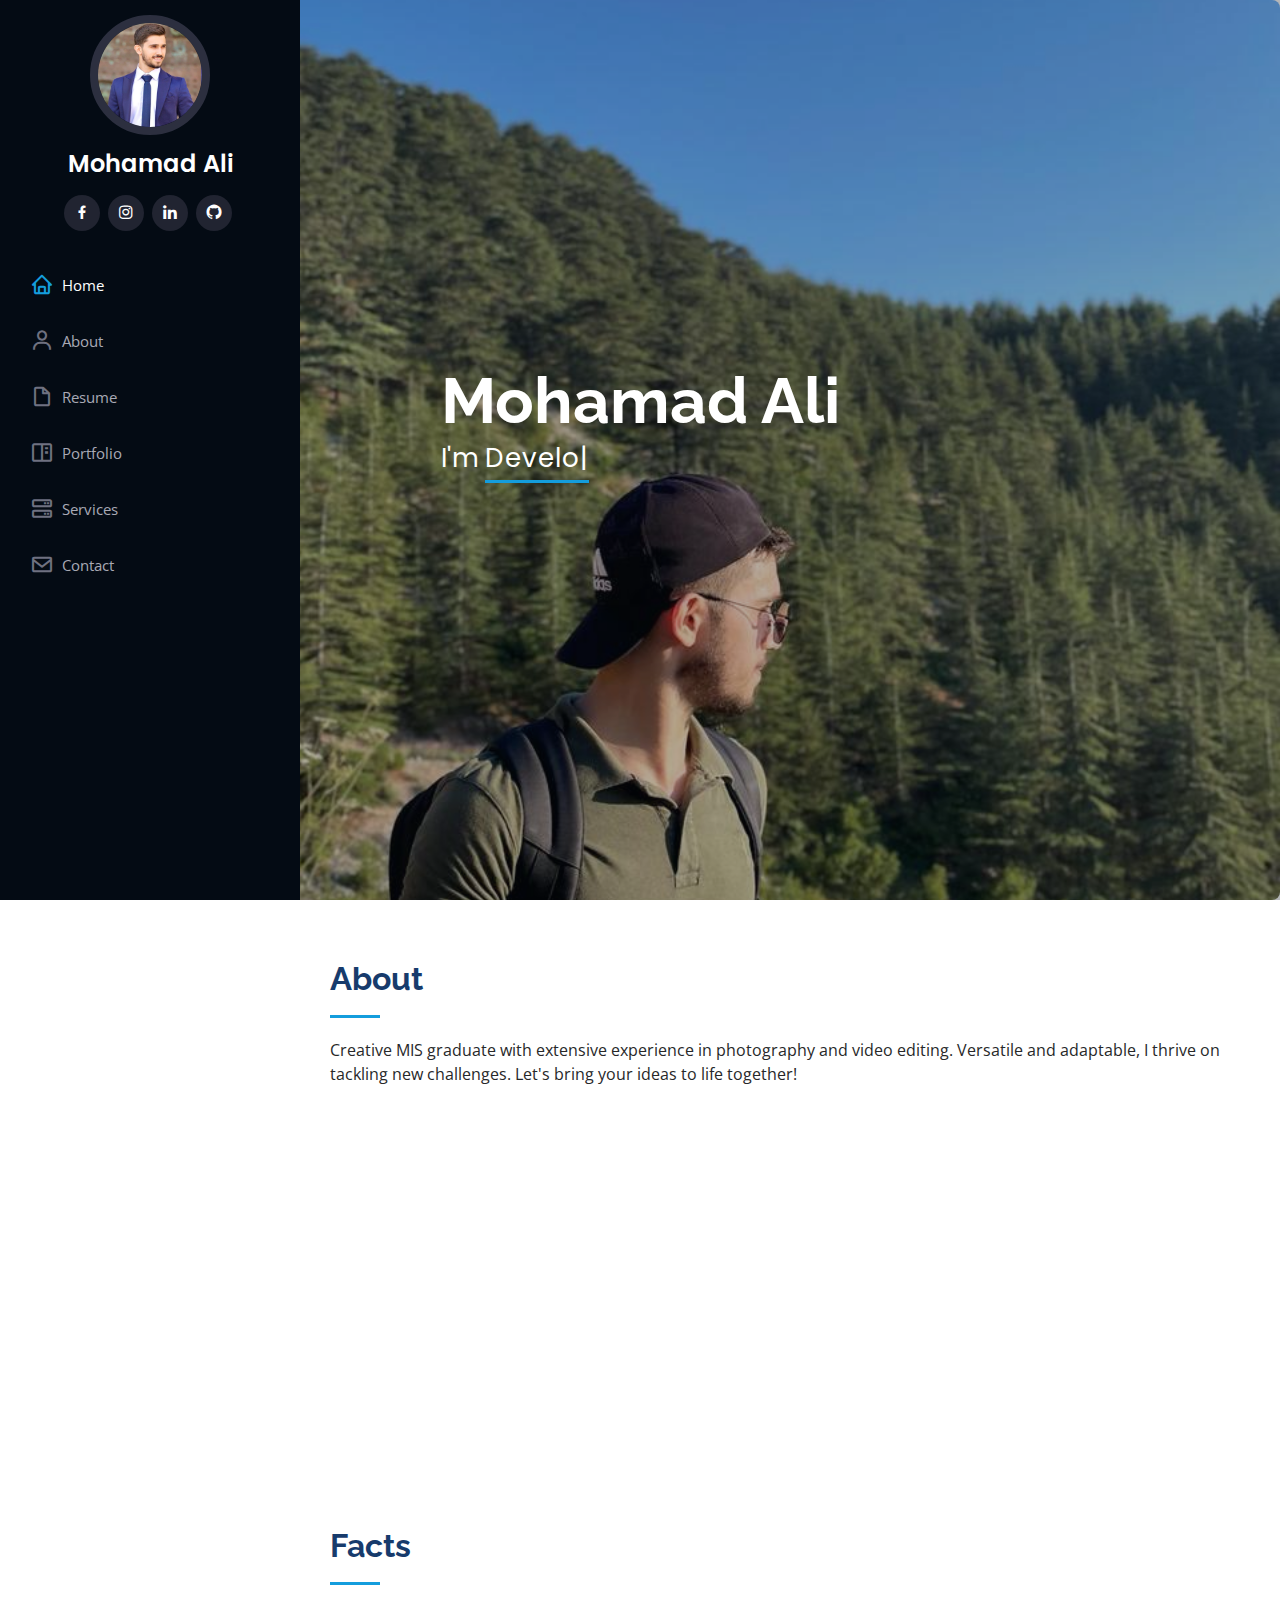
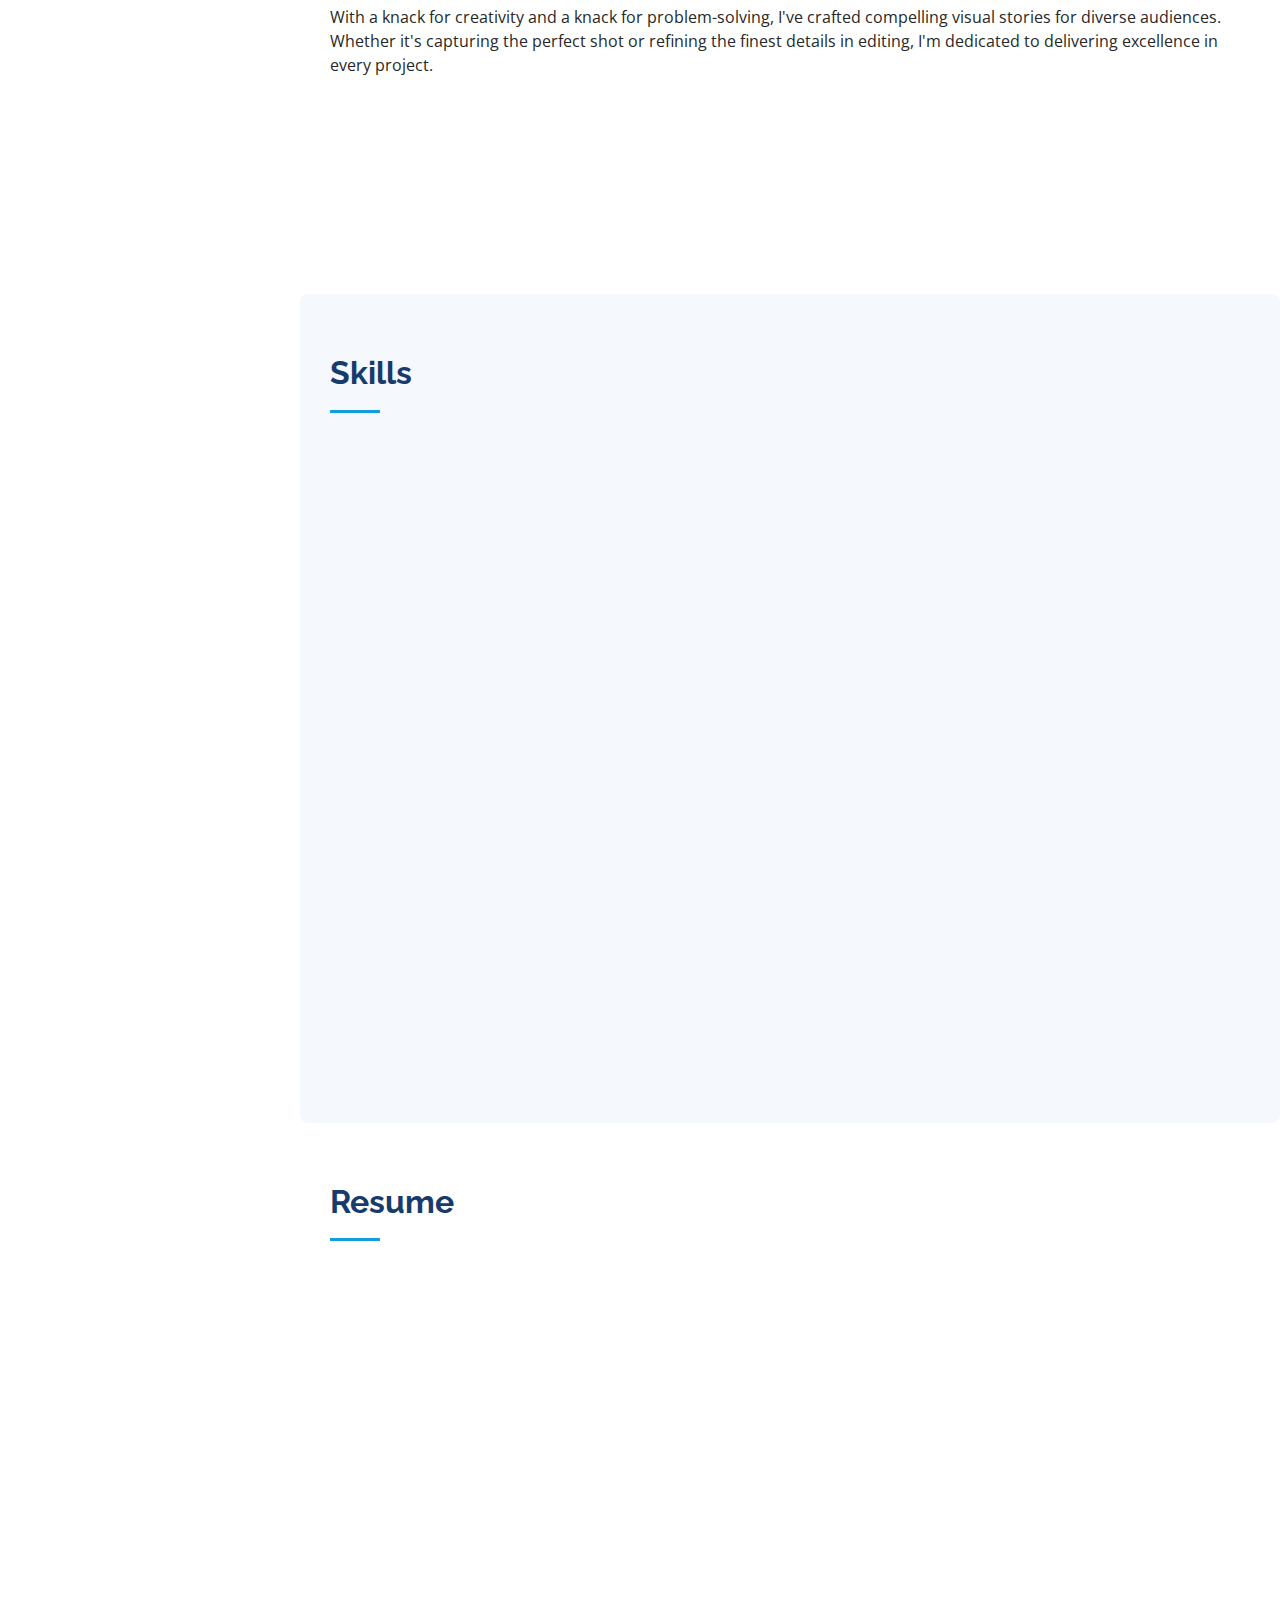
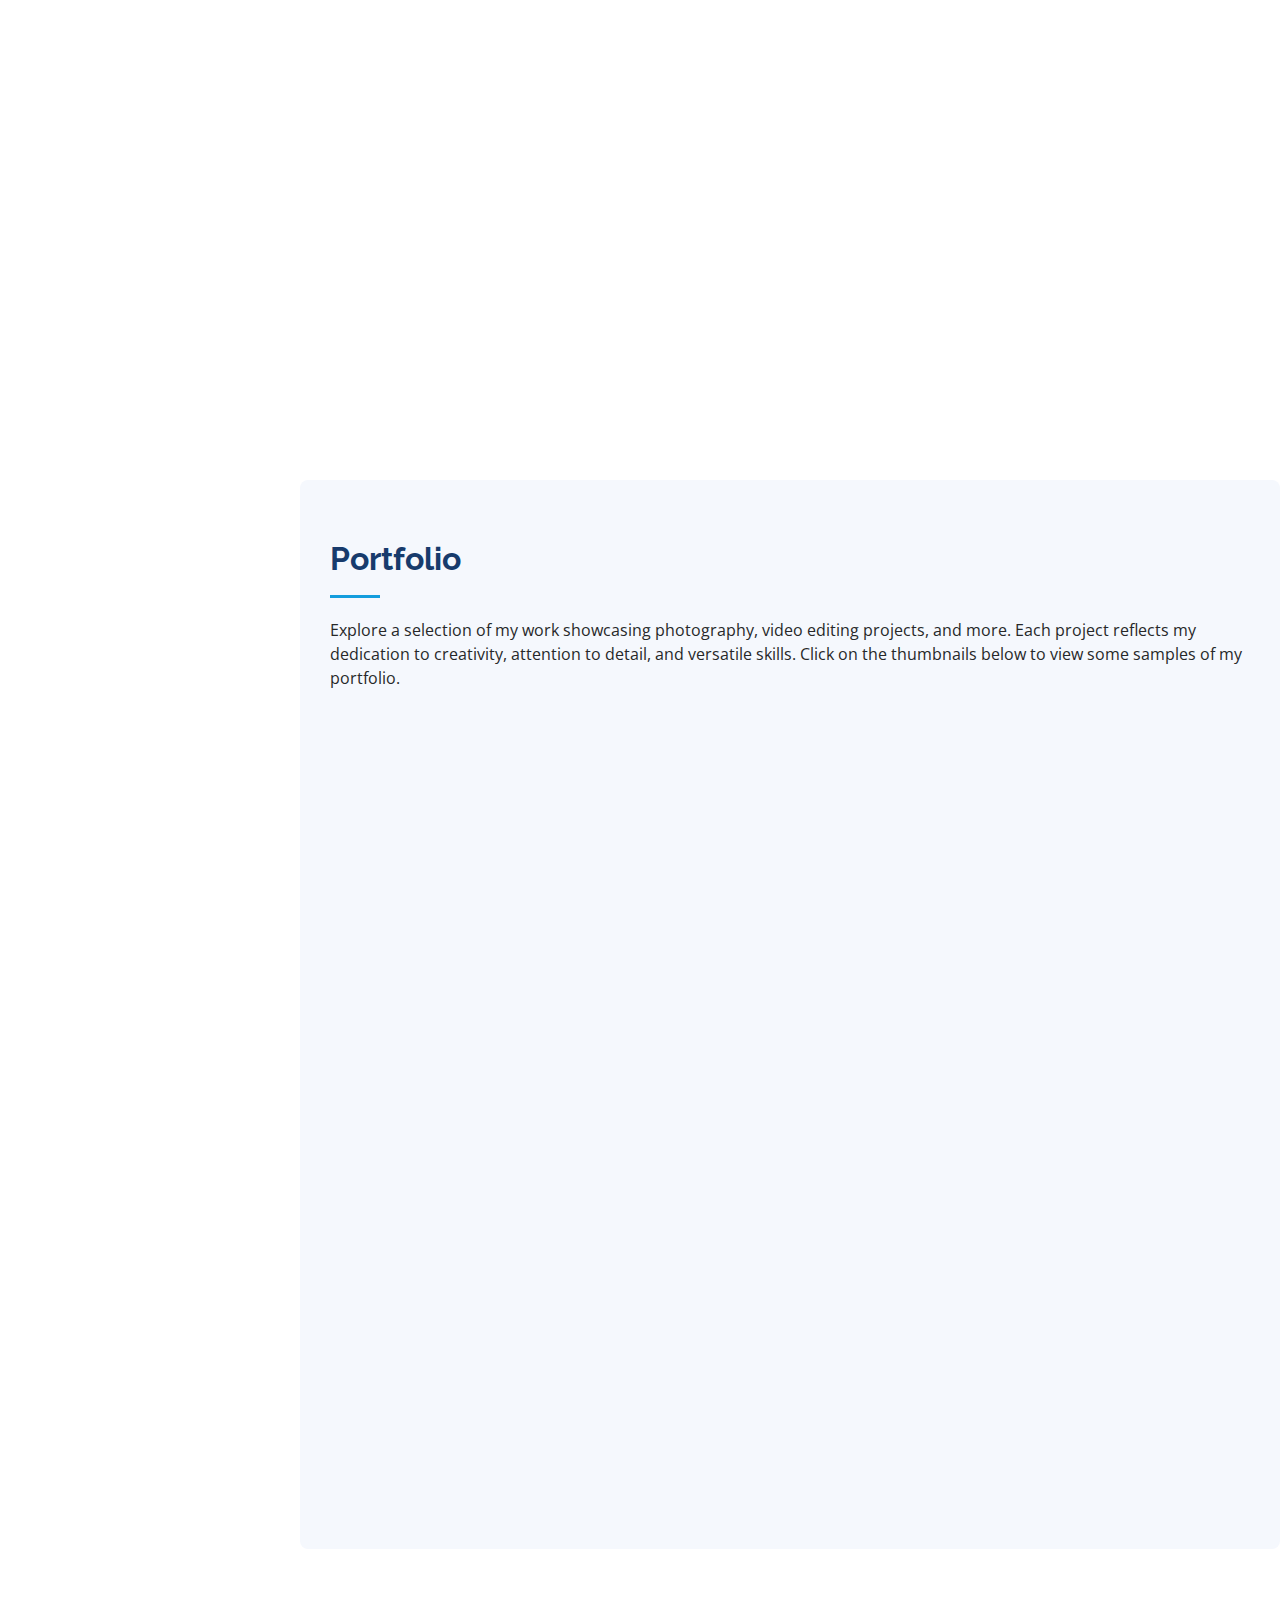
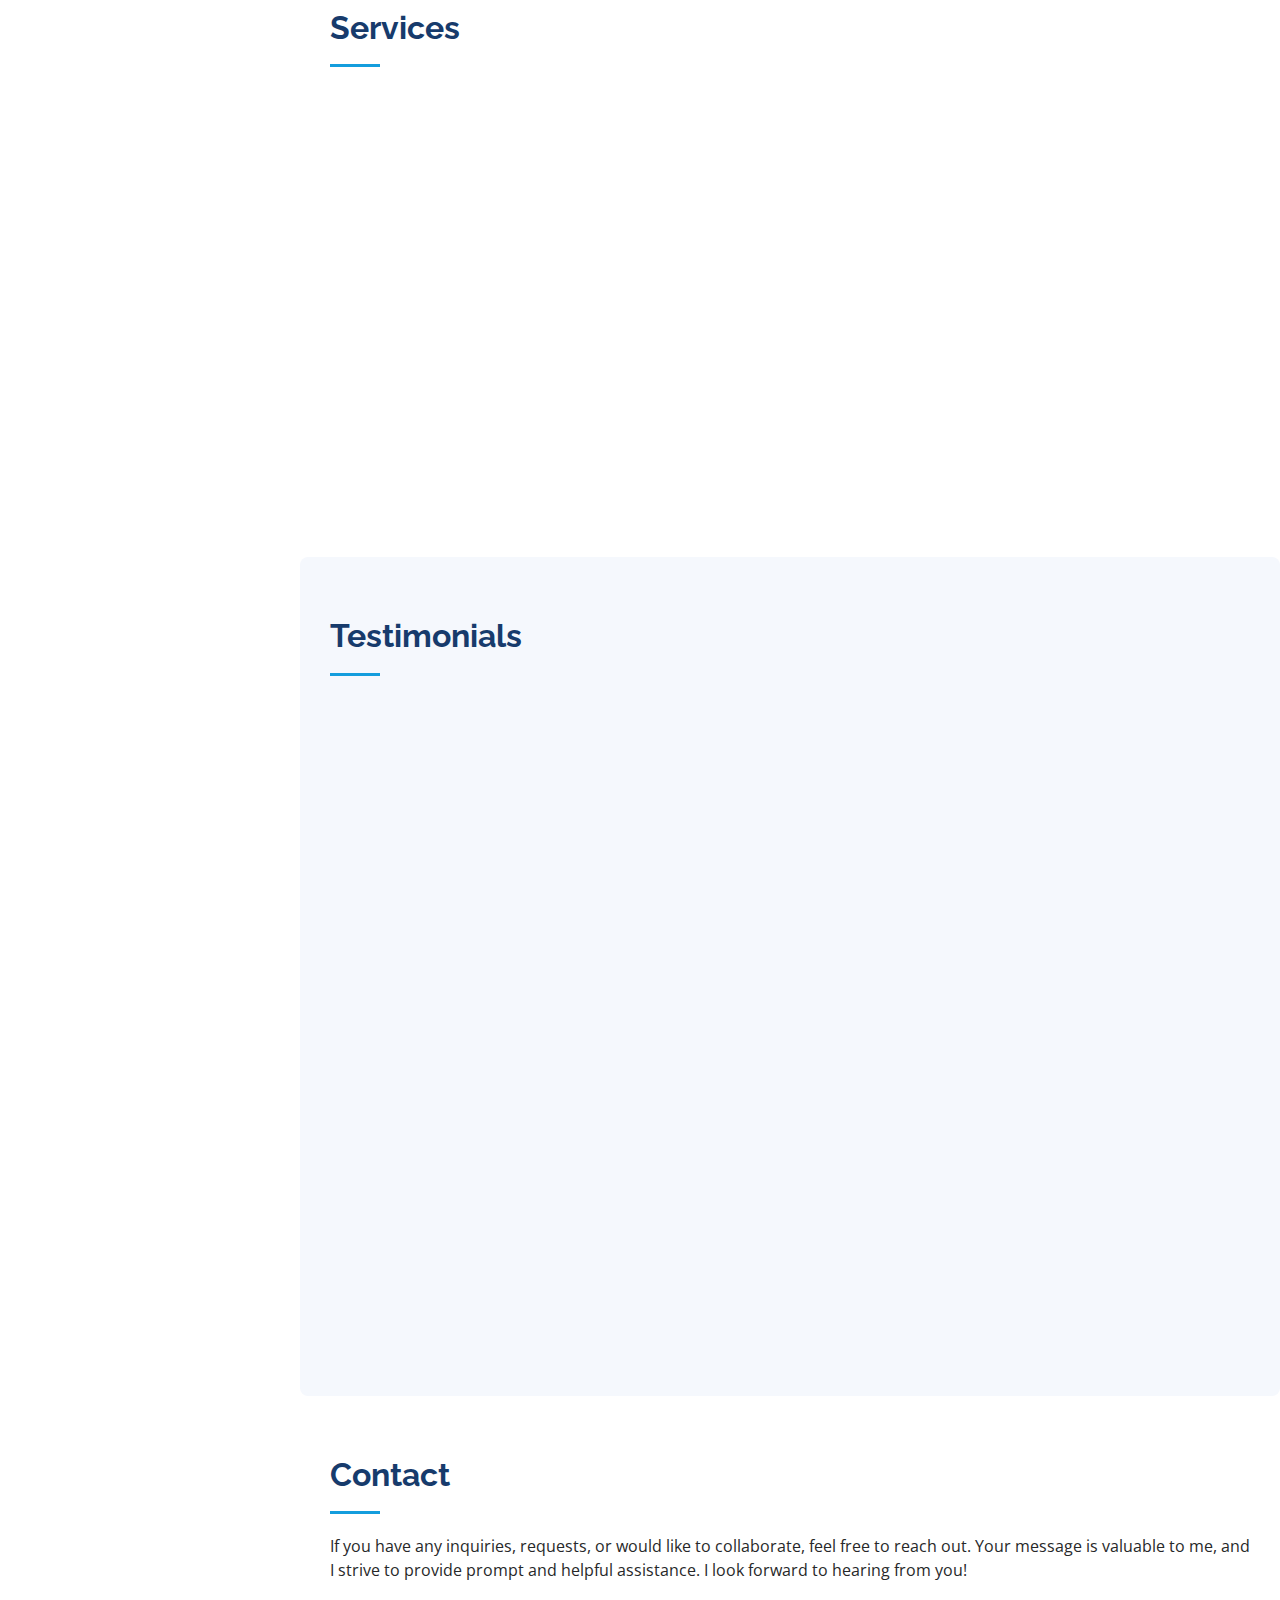
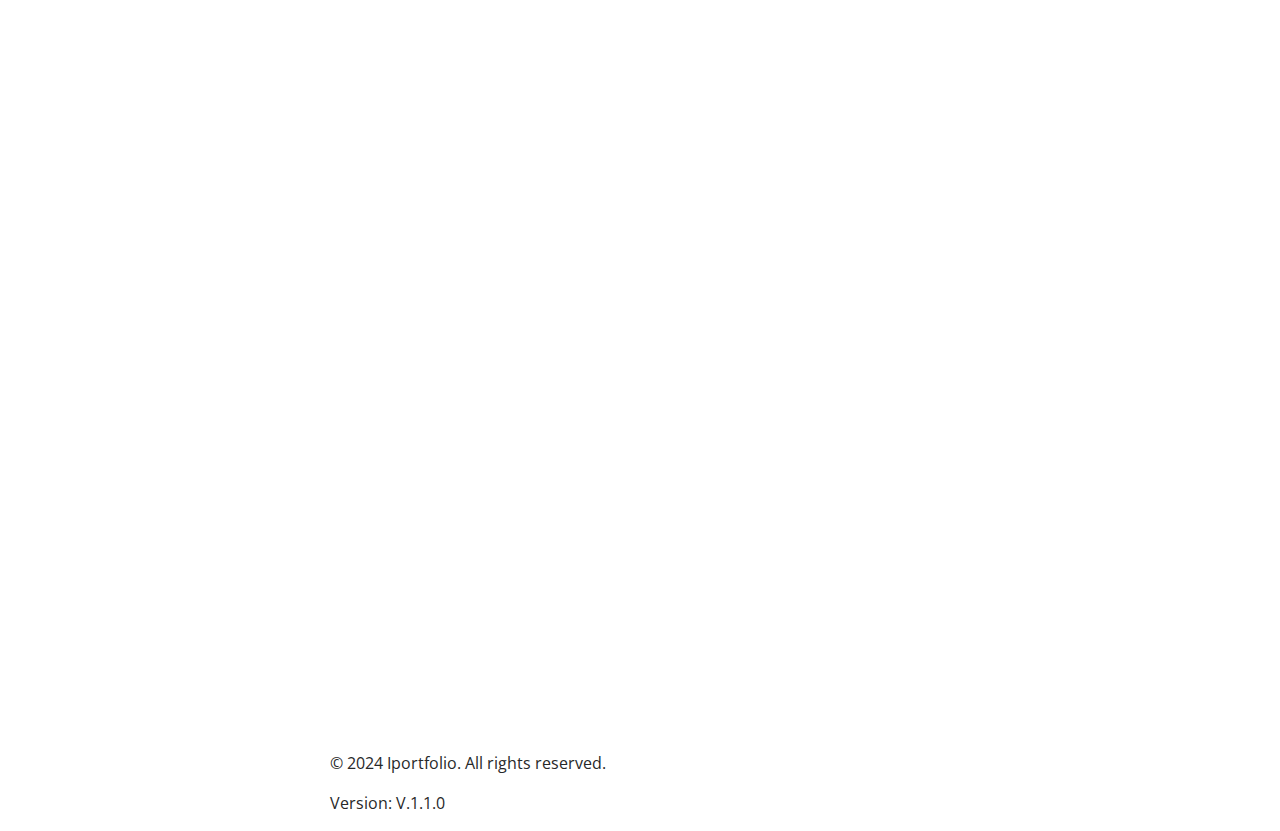
==== index.html @ a1acf6ff "Update index.html" ====
<!DOCTYPE html>
<html lang="en">

<head>
  <meta charset="utf-8">
  <meta content="width=device-width, initial-scale=1.0" name="viewport">

  <title>Mohamad Ali's Resume </title>
  <meta content="" name="description">
  <meta content="" name="keywords">

  <!-- Favicons -->
  <link href="assets/img/Mohamad-without-bg.png" rel="icon">
  <link href="assets/img/Mohamad-without-bg.png" rel="apple-touch-icon">

  <!-- Google Fonts -->
  <link href="https://fonts.googleapis.com/css?family=Open+Sans:300,300i,400,400i,600,600i,700,700i|Raleway:300,300i,400,400i,500,500i,600,600i,700,700i|Poppins:300,300i,400,400i,500,500i,600,600i,700,700i" rel="stylesheet">

  <!-- Vendor CSS Files -->
  <link href="assets/vendor/aos/aos.css" rel="stylesheet">
  <link href="assets/vendor/bootstrap/css/bootstrap.min.css" rel="stylesheet">
  <link href="assets/vendor/bootstrap-icons/bootstrap-icons.css" rel="stylesheet">
  <link href="assets/vendor/boxicons/css/boxicons.min.css" rel="stylesheet">
  <link href="assets/vendor/glightbox/css/glightbox.min.css" rel="stylesheet">
  <link href="assets/vendor/swiper/swiper-bundle.min.css" rel="stylesheet">

  <!-- Template Main CSS File -->
  <link href="assets/css/style.css" rel="stylesheet">
  <script src="https://www.google.com/recaptcha/api.js"></script>

  <!-- =======================================================
  * Template Name: iPortfolio
  * Updated: Mar 13 2024 with Bootstrap v5.3.3
  * Template URL: https://bootstrapmade.com/iportfolio-bootstrap-portfolio-websites-template/
  * Author: BootstrapMade.com
  * License: https://bootstrapmade.com/license/
  ======================================================== -->
</head>

<body>

  <!-- ======= Mobile nav toggle button ======= -->
  <i class="bi bi-list mobile-nav-toggle d-xl-none"></i>

  <!-- ======= Header ======= -->
  <header id="header">
    <div class="d-flex flex-column">

      <div class="profile">
        <img src="assets/img/Mohamad3.jpg" alt="" class="img-fluid rounded-circle">
        <h1 class="text-light"><a href="index.html">Mohamad Ali</a></h1>
        <div class="social-links mt-3 text-center">
          <a href="https://www.facebook.com/aamir.aali.773?mibextid=uzlsIk" class="facebook"><i class="bx bxl-facebook"></i></a>
          <a href="https://www.instagram.com/mohamad_hassan_2022?igsh=MWs1YWQ5cjB3b2Q0NQ%3D%3D&utm_source=qr" class="instagram"><i class="bx bxl-instagram"></i></a>
          <a href="http://linkedin.com/in/mohamad-ali-8a27a21a2" class="linkedin"><i class="bx bxl-linkedin"></i></a>
          <a href="https://github.com/MohamadAli2023" class="github"><i class="bx bxl-github"></i></a>
        </div>
      </div>

      <nav id="navbar" class="nav-menu navbar">
        <ul>
          <li><a href="#hero" class="nav-link scrollto active"><i class="bx bx-home"></i> <span>Home</span></a></li>
          <li><a href="#about" class="nav-link scrollto"><i class="bx bx-user"></i> <span>About</span></a></li>
          <li><a href="#resume" class="nav-link scrollto"><i class="bx bx-file-blank"></i> <span>Resume</span></a></li>
          <li><a href="#portfolio" class="nav-link scrollto"><i class="bx bx-book-content"></i> <span>Portfolio</span></a></li>
          <li><a href="#services" class="nav-link scrollto"><i class="bx bx-server"></i> <span>Services</span></a></li>
          <li><a href="#contact" class="nav-link scrollto"><i class="bx bx-envelope"></i> <span>Contact</span></a></li>
        </ul>
      </nav><!-- .nav-menu -->
    </div>
  </header><!-- End Header -->

  <!-- ======= Hero Section ======= -->
  <section id="hero" class="d-flex flex-column justify-content-center align-items-center">
    <div class="hero-container" data-aos="fade-in">
      <h1>Mohamad Ali</h1>
      <p>I'm <span class="typed" data-typed-items="Developer, Freelancer, Photographer , Video editor"></span></p>
    </div>
  </section><!-- End Hero -->

  <main id="main">

    <!-- ======= About Section ======= -->
    <section id="about" class="about">
      <div class="container">

        <div class="section-title">
          <h2>About</h2>
          <p>Creative MIS graduate with extensive experience in photography and video editing. Versatile and adaptable, I thrive on tackling new challenges. Let's bring your ideas to life together!</p>
        </div>

        <div class="row">
          <div class="col-lg-4" data-aos="fade-right">
            <img src="assets/img/Mohamad3.jpg" class="img-fluid" alt="">
          </div>
          <div class="col-lg-8 pt-4 pt-lg-0 content" data-aos="fade-left">
            <h3>Associate consultant,QA</h3>
            <!-- <p class="fst-italic">
              Lorem ipsum dolor sit amet, consectetur adipiscing elit, sed do eiusmod tempor incididunt ut labore et dolore
              magna aliqua.
            </p> -->
            <div class="row">
              <div class="col-lg-6">
                <ul>
                  <!-- <li><i class="bi bi-chevron-right"></i> <strong>Birthday:</strong> <span>20 June 2003</span></li> -->
                  <li><i class="bi bi-chevron-right"></i> <strong>Nationality:</strong> <span>Lebanese</span></li>
                  <li><i class="bi bi-chevron-right"></i> <strong>Phone:</strong> <span>+961 71 579 387</span></li>
                  <li><i class="bi bi-chevron-right"></i> <strong>City:</strong> <span>Beirut, Lebanon</span></li>
                </ul>
              </div>
              <div class="col-lg-6">
                <ul>
                  <!-- <li><i class="bi bi-chevron-right"></i> <strong>Age:</strong> <span>21</span></li> -->
                  <li><i class="bi bi-chevron-right"></i> <strong>Degree:</strong> <span>Bachelor</span></li>
                  <li><i class="bi bi-chevron-right"></i> <strong>Email:</strong> <span>Hassanmhamad777@gmail.com</span></li>
                  <li><i class="bi bi-chevron-right"></i> <strong>Freelance:</strong> <span>Available</span></li>
                </ul>
              </div>
            </div>
            <p>
              With a background in MIS and a passion for photography and video editing, I bring a versatile skill set to every project. Let's collaborate and transform your ideas into captivating visuals!
            </p>
                                  </div>
        </div>

      </div>
    </section><!-- End About Section -->

    <!-- ======= Facts Section ======= -->
    <section id="facts" class="facts">
      <div class="container">

        <div class="section-title">
          <h2>Facts</h2>
          <p>With a knack for creativity and a knack for problem-solving, I've crafted compelling visual stories for diverse audiences. Whether it's capturing the perfect shot or refining the finest details in editing, I'm dedicated to delivering excellence in every project.</p>
        </div>
                <div class="row no-gutters">

          <div class="col-lg-3 col-md-6 d-md-flex align-items-md-stretch" data-aos="fade-up">
            <div class="count-box">
              <i class="bi bi-emoji-smile"></i>
              <span data-purecounter-start="0" data-purecounter-end="20" data-purecounter-duration="1" class="purecounter"></span>
              <p><strong>Happy Clients</strong></p>
            </div>
          </div>

          <div class="col-lg-3 col-md-6 d-md-flex align-items-md-stretch" data-aos="fade-up" data-aos-delay="100">
            <div class="count-box">
              <i class="bi bi-journal-richtext"></i>
              <span data-purecounter-start="0" data-purecounter-end="22" data-purecounter-duration="1" class="purecounter"></span>
              <p><strong>Projects</strong></p>
            </div>
          </div>

          <div class="col-lg-3 col-md-6 d-md-flex align-items-md-stretch" data-aos="fade-up" data-aos-delay="200">
            <div class="count-box">
              <i class="bi bi-headset"></i>
              <span data-purecounter-start="0" data-purecounter-end="50" data-purecounter-duration="1" class="purecounter"></span>
              <p><strong>Hours Of Support</strong> </p>
            </div>
          </div>

          <div class="col-lg-3 col-md-6 d-md-flex align-items-md-stretch" data-aos="fade-up" data-aos-delay="300">
            <div class="count-box">
              <i class="bi bi-people"></i>
              <span data-purecounter-start="0" data-purecounter-end="12" data-purecounter-duration="1" class="purecounter"></span>
              <p><strong>Hard Workers</strong> </p>
            </div>
          </div>

        </div>

      </div>
    </section><!-- End Facts Section -->

    <!-- ======= Skills Section ======= -->
    <section id="skills" class="skills section-bg">
      <div class="container">

        <div class="section-title">
          <h2>Skills</h2>
          <!-- <p>Proficient in photography and video editing software such as Adobe Photoshop, Lightroom and Premiere Pro. Skilled in conceptualizing, shooting, and editing to produce engaging visual content. Strong attention to detail and a keen eye for aesthetics. Additionally, adept in technical fields including web development, software testing, and more, bringing a diverse skill set to every project.</p> -->
        </div>
                
        <div class="row skills-content">

          <div class="col-lg-6" data-aos="fade-up">

            <div class="progress">
              <span class="skill">HTML <i class="val">90%</i></span>
              <div class="progress-bar-wrap">
                <div class="progress-bar" role="progressbar" aria-valuenow="90" aria-valuemin="0" aria-valuemax="100"></div>
              </div>
            </div>

            <div class="progress">
              <span class="skill">CSS <i class="val">90%</i></span>
              <div class="progress-bar-wrap">
                <div class="progress-bar" role="progressbar" aria-valuenow="90" aria-valuemin="0" aria-valuemax="100"></div>
              </div>
            </div>
            
            <div class="progress">
              <span class="skill">JavaScript <i class="val">70%</i></span>
              <div class="progress-bar-wrap">
                <div class="progress-bar" role="progressbar" aria-valuenow="70" aria-valuemin="0" aria-valuemax="100"></div>
              </div>
            </div>
            <div class="progress">
              <span class="skill">C/C++ <i class="val">70%</i></span>
              <div class="progress-bar-wrap">
                <div class="progress-bar" role="progressbar" aria-valuenow="70" aria-valuemin="0" aria-valuemax="100"></div>
              </div>
            </div>
            
            <div class="progress">
              <span class="skill">Java <i class="val">70%</i></span>
              <div class="progress-bar-wrap">
                <div class="progress-bar" role="progressbar" aria-valuenow="70" aria-valuemin="0" aria-valuemax="100"></div>
              </div>
            </div>
            <div class="progress">
              <span class="skill">.NET <i class="val">45%</i></span>
              <div class="progress-bar-wrap">
                <div class="progress-bar" role="progressbar" aria-valuenow="45" aria-valuemin="0" aria-valuemax="100"></div>
              </div>
            </div>
            <div class="progress">
              <span class="skill">C# <i class="val">45%</i></span>
              <div class="progress-bar-wrap">
                <div class="progress-bar" role="progressbar" aria-valuenow="45" aria-valuemin="0" aria-valuemax="100"></div>
              </div>
            </div>
            <div class="progress">
              <span class="skill">Python <i class="val">45%</i></span>
              <div class="progress-bar-wrap">
                <div class="progress-bar" role="progressbar" aria-valuenow="45" aria-valuemin="0" aria-valuemax="100"></div>
              </div>
            </div>
            <div class="progress">
              <span class="skill">SQL <i class="val">75%</i></span>
              <div class="progress-bar-wrap">
                <div class="progress-bar" role="progressbar" aria-valuenow="75" aria-valuemin="0" aria-valuemax="100"></div>
              </div>
            </div>
            <div class="progress">
              <span class="skill">PL/SQL <i class="val">75%</i></span>
              <div class="progress-bar-wrap">
                <div class="progress-bar" role="progressbar" aria-valuenow="75" aria-valuemin="0" aria-valuemax="100"></div>
              </div>
            </div>

          </div>

          <div class="col-lg-6" data-aos="fade-up" data-aos-delay="100">


            <div class="progress">
              <span class="skill">Photoshop <i class="val">55%</i></span>
              <div class="progress-bar-wrap">
                <div class="progress-bar" role="progressbar" aria-valuenow="55" aria-valuemin="0" aria-valuemax="100"></div>
              </div>
            </div>
            <div class="progress">
              <span class="skill">Premiere pro <i class="val">65%</i></span>
              <div class="progress-bar-wrap">
                <div class="progress-bar" role="progressbar" aria-valuenow="65" aria-valuemin="0" aria-valuemax="100"></div>
              </div>
            </div>
            <div class="progress">
              <span class="skill">Canva <i class="val">75%</i></span>
              <div class="progress-bar-wrap">
                <div class="progress-bar" role="progressbar" aria-valuenow="75" aria-valuemin="0" aria-valuemax="100"></div>
              </div>
            </div>
            <div class="progress">
              <span class="skill">Lightroom <i class="val">55%</i></span>
              <div class="progress-bar-wrap">
                <div class="progress-bar" role="progressbar" aria-valuenow="55" aria-valuemin="0" aria-valuemax="100"></div>
              </div>
            </div>

          </div>

        </div>

      </div>
    </section><!-- End Skills Section -->

    <!-- ======= Resume Section ======= -->
    <section id="resume" class="resume">
      <div class="container">

        <div class="section-title">
          <h2>Resume</h2>
          <!-- <p>A MIS graduate with extensive experience in photography and video editing, complemented by proficiency in technical fields such as web development, software testing, and more. My resume showcases a journey of versatility and dedication to excellence, with a strong focus on blending technical expertise with creative endeavors to deliver outstanding results.</p> -->
        </div>
        
        <div class="row">
          <div class="col-lg-6" data-aos="fade-up">
            <!-- <h3 class="resume-title">Summary</h3> -->
            <!-- <div class="resume-item pb-0">
              <h4>Mohamad Ali</h4>
              <p><em>A versatile MIS graduate with a deep passion for photography and video editing, coupled with expertise in technical fields such as web development and software testing.</em></p>
              <ul>
                <li>Beirut,Lebanon</li>
                <li>+961 71 579 387</li>
                <li>Hassanmhamad777@gmail.com</li>
              </ul>
            </div> -->
            
            <h3 class="resume-title">Education</h3>
            <div class="resume-item">
              <h4>Bachelor in Management Information Systems (MIS)</h4>
              <h5>2021-2023</h5>
              <p><em>Lebanese University, Hadath</em></p>
              <p>Description: Specialized in Management Information Systems, with coursework emphasizing technical skills in areas such as database management, software development, and systems analysis.</p>
            </div>
            <div class="resume-item">
              <h4>Certified in Digital Photography</h4>
              <h5>2018 - 2019</h5>
              <p><em>Smart guide Institute, Beirut</em></p>
              <p>Description: Obtained certification in Digital Photography from Smart guide Institute. Developed expertise in capturing and editing digital images, enhancing skills crucial for creative projects and visual storytelling.</p>
            </div>
                      </div>
          <div class="col-lg-6" data-aos="fade-up" data-aos-delay="100">
            <h3 class="resume-title">Professional Experience</h3>
            <div class="resume-item">
              <h4>Associate Consultant,QA</h4>
              <h5>Dec 2023 - Present</h5>
              <p><em>Nordstar, Beirut</em></p>
              <ul>
                <li>Developed and maintained comprehensive test cases.</li>
                <li>Documented and tracked defects using tools like Azure DevOps.</li>
                <li>Provided strategic advice and solutions to clients.</li>
                <li>Analyzed business processes to identify opportunities for improvement.</li>
                <li>Assisted in the implementation of software solutions.</li>
              </ul>
            </div>
            <div class="resume-item">
              <h4>Freelance Video Editor</h4>
              <h5>Jul 2023 - June 2024</h5>
              <p><em>Al ahmar marketing hub, Beirut-Dubai</em></p>
              <ul>
                <li>Specialized in crafting captivating video content for various marketing initiatives.</li>
                <li>Managed multiple video editing projects concurrently, meeting tight deadlines and maintaining quality standards.</li>
                <li>Provided expert guidance to clients on video editing techniques and creative strategies.</li>
                <li>Produced and presented compelling video proposals and presentations, exceeding client expectations.</li>
              </ul>
            </div>
            <div class="resume-item">
              <h4>Freelance Photographer</h4>
              <h5>Jul 2023 - June 2024</h5>
              <p><em>Al Ahmar Marketing Hub, Beirut-Dubai</em></p>
              <ul>
                <li>Specialized in capturing captivating images to meet clients' diverse needs and marketing objectives.</li>
                <li>Managed multiple photography projects concurrently, ensuring high-quality deliverables and client satisfaction.</li>
                <li>Provided expert guidance to clients on photography techniques, composition, and visual storytelling.</li>
                <li>Produced and presented portfolios showcasing a diverse range of photography styles and concepts, exceeding client expectations.</li>
              </ul>
            </div>
            <div class="resume-item">
              <h4>Customer Delight - Dispatcher</h4>
              <h5>Jul 2022 - Dec 2022</h5>
              <p><em>Amb Group - Dikkanji, Beirut</em></p>
              <ul>
                <li>Managed customer inquiries and provided timely and effective solutions to ensure satisfaction.</li>
                <li>Coordinated dispatch activities to optimize delivery schedules and meet customer expectations.</li>
                <li>Ensured smooth communication between customers and delivery personnel, resolving any issues promptly.</li>
                <li>Maintained accurate records of dispatch activities and customer interactions for reporting purposes.</li>
              </ul>
            </div>
            <div class="resume-item">
              <h4>Researcher</h4>
              <h5>Mar 2022 - Jun 2022</h5>
              <p><em>Infopro, Beirut</em></p>
              <ul>
                <li>Engaged with stakeholders including representatives from organizations such as Oxfam and IFC.</li>
                <li>Conducted data collection activities, including phone interviews, surveys, and other research methods, to gather essential information for research projects.</li>
                <li>Contributed to the development of research strategies and methodologies to ensure comprehensive data collection and analysis.</li>
              </ul>
            </div>
            <div class="resume-item">
              <h4>Data Entry - Cash Collector</h4>
              <h5>Aug 2020 - Aug 2021</h5>
              <p><em>Trust Delivery, Beirut</em></p>
              <ul>
                <li>Entered daily payment vouchers accurately and efficiently into the system (Fleetrunnr).</li>
                <li>Collected cash payments from fleet drivers on a daily basis, ensuring accuracy and timeliness.</li>
                <li>Maintained detailed records of all cash collections to track and reconcile payments.</li>
              </ul>
            </div>
                                                                                  </div>
        </div>

      </div>
    </section><!-- End Resume Section -->

    <!-- ======= Portfolio Section ======= -->
    <section id="portfolio" class="portfolio section-bg">
      <div class="container">

        <div class="section-title">
          <h2>Portfolio</h2>
          <p>Explore a selection of my work showcasing photography, video editing projects, and more. Each project reflects my dedication to creativity, attention to detail, and versatile skills. Click on the thumbnails below to view some samples of my portfolio.</p>
        </div>
                <div class="row" data-aos="fade-up">
          <div class="col-lg-12 d-flex justify-content-center">
            <ul id="portfolio-flters">
              <li data-filter=".filter-app">Images</li>
              <li data-filter=".filter-card">Videos</li>
              <!-- <li data-filter="*" class="filter-active">All</li> -->
              <!-- <li data-filter=".filter-web">Web</li> -->
            </ul>
          </div>
        </div>

        <div class="row portfolio-container" data-aos="fade-up" data-aos-delay="100">

          <div class="col-lg-4 col-md-6 portfolio-item filter-app" title="Tiara B">
            <div class="portfolio-wrap">
              <img src="assets/img/portfolio/Tiara_B1.JPG" class="img-fluid" alt="">
              <div class="portfolio-links">
                <a href="assets/img/portfolio/Tiara_B1.JPG" data-gallery="portfolioGallery" class="portfolio-lightbox" title="Preview"><i class="bi bi-arrows-angle-expand"></i></a>
                <a href="portfolio-details.html?sample=sample1" title="More Details"><i class="bx bx-link"></i></a>
              </div>
            </div>
          </div>

          <div class="col-lg-4 col-md-6 portfolio-item filter-app" title="Carat Jewellery">
            <div class="portfolio-wrap">
              <img src="assets/img/portfolio/Carat1.jpg" class="img-fluid" alt="">
              <div class="portfolio-links">
                <a href="assets/img/portfolio/Carat1.jpg" data-gallery="portfolioGallery" class="portfolio-lightbox" title="Preview"><i class="bi bi-arrows-angle-expand"></i></a>
                <a href="portfolio-details.html?sample=sample2" title="More Details"><i class="bx bx-link"></i></a>
              </div>
            </div>
          </div>

          <div class="col-lg-4 col-md-6 portfolio-item filter-app" title="Crazy nuts UAE">
            <div class="portfolio-wrap">
              <img src="assets/img/CRAZY NUTS EDITED.jpg" class="img-fluid" alt="">
              <div class="portfolio-links">
                <a href="assets/img/CRAZY NUTS EDITED.jpg" data-gallery="portfolioGallery" class="portfolio-lightbox" title="Preview"><i class="bi bi-arrows-angle-expand"></i></a>
                <a href="portfolio-details.html?sample=sample3" title="More Details"><i class="bx bx-link"></i></a>
              </div>
            </div>
          </div>

          <div class="col-lg-4 col-md-6 portfolio-item filter-card" title="Crazy nuts UAE">
            <div class="portfolio-wrap">
              <video  class="img-fluid" loading="lazy" alt="" controls>
                <source src="assets/img/portfolio/Crazyvideo.mp4">
              </video>
              <div class="portfolio-links">
                <a href="assets/img/portfolio/Crazyvideo.mp4" data-gallery="portfolioGallery" class="portfolio-lightbox" title="Preview"><i class="bi bi-play"></i></a>
                <!-- <a href="portfolio-details.html?sample=sample4" title="More Details"><i class="bx bx-link"></i></a> -->
              </div>
            </div>
          </div>
          <div class="col-lg-4 col-md-6 portfolio-item filter-card" title="D'aqua">
            <div class="portfolio-wrap">
              <video  class="img-fluid" alt="" loading="lazy">
                <source src="assets/img/portfolio/daqua1.mp4">
              </video>
              <div class="portfolio-links">
                <a href="assets/img/portfolio/daqua1.mp4" data-gallery="portfolioGallery" class="portfolio-lightbox" title="Preview"><i class="bi bi-play"></i></a>
                <!-- <a href="portfolio-details.html?sample=sample5" title="More Details"><i class="bx bx-link"></i></a> -->
              </div>
            </div>
          </div>
          <div class="col-lg-4 col-md-6 portfolio-item filter-card" title="Zeus">
            <div class="portfolio-wrap">
              <video  class="img-fluid" alt="" loading="lazy">
                <source src="assets/img/portfolio/Zeus Reel 1.mp4">
              </video>
              <div class="portfolio-links">
                <a href="assets/img/portfolio/Zeus Reel 1.mp4" data-gallery="portfolioGallery" class="portfolio-lightbox" title="Preview"><i class="bi bi-play"></i></a>
                <!-- <a href="portfolio-details.html?sample=sample6" title="More Details"><i class="bx bx-link"></i></a> -->
              </div>
            </div>
          </div>

          <div class="col-lg-4 col-md-6 portfolio-item filter-card" title="Poule d'or">
            <div class="portfolio-wrap">
              <video  class="img-fluid" alt="" loading="lazy">
                <source src="assets/img/portfolio/Poule d_or 2.mp4">
              </video>
              <div class="portfolio-links">
                <a href="assets/img/portfolio/Poule d_or 2.mp4" data-gallery="portfolioGallery" class="portfolio-lightbox" title="Preview"><i class="bi bi-play"></i></a>
                <!-- <a href="portfolio-details.html?sample=sample7" title="More Details"><i class="bx bx-link"></i></a> -->
              </div>
            </div>
          </div>
          <div class="col-lg-4 col-md-6 portfolio-item filter-card" title="Artmaze">
            <div class="portfolio-wrap" >
              <video  class="img-fluid" alt="" loading="lazy">
                <source src="assets/img/portfolio/Artmaze 5.mp4">
              </video>
              <div class="portfolio-links">
                <a href="assets/img/portfolio/Artmaze 5.mp4" data-gallery="portfolioGallery" class="portfolio-lightbox" title="Preview"><i class="bi bi-play"></i></a>
                <!-- <a href="portfolio-details.html?sample=sample8" title="More Details"><i class="bx bx-link"></i></a> -->
              </div>
            </div>
          </div>
          <div class="col-lg-4 col-md-6 portfolio-item filter-card" title="Oakland">
            <div class="portfolio-wrap">
              <video  class="img-fluid" alt="" loading="lazy">
                <source src="assets/img/portfolio/oakland 1.mp4">
              </video>
              <div class="portfolio-links">
                <a href="assets/img/portfolio/oakland 1.mp4" data-gallery="portfolioGallery" class="portfolio-lightbox" title="Preview"><i class="bi bi-play"></i></a>
                <!-- <a href="portfolio-details.html?sample=sample9" title="More Details"><i class="bx bx-link"></i></a> -->
              </div>
            </div>
          </div>

          <!-- <div class="col-lg-4 col-md-6 portfolio-item filter-web">
            <div class="portfolio-wrap">
              <img src="assets/img/portfolio/portfolio-5.jpg" class="img-fluid" alt="">
              <div class="portfolio-links">
                <a href="assets/img/portfolio/portfolio-5.jpg" data-gallery="portfolioGallery" class="portfolio-lightbox" title="Web 2"><i class="bx bx-plus"></i></a>
                <a href="portfolio-details.html" title="More Details"><i class="bx bx-link"></i></a>
              </div>
            </div>
          </div> -->

          <!-- <div class="col-lg-4 col-md-6 portfolio-item filter-app">
            <div class="portfolio-wrap">
              <img src="assets/img/portfolio/portfolio-6.jpg" class="img-fluid" alt="">
              <div class="portfolio-links">
                <a href="assets/img/portfolio/portfolio-6.jpg" data-gallery="portfolioGallery" class="portfolio-lightbox" title="App 3"><i class="bx bx-plus"></i></a>
                <a href="portfolio-details.html" title="More Details"><i class="bx bx-link"></i></a>
              </div>
            </div>
          </div>


          <div class="col-lg-4 col-md-6 portfolio-item filter-card">
            <div class="portfolio-wrap">
              <img src="assets/img/portfolio/portfolio-8.jpg" class="img-fluid" alt="">
              <div class="portfolio-links">
                <a href="assets/img/portfolio/portfolio-8.jpg" data-gallery="portfolioGallery" class="portfolio-lightbox" title="Card 3"><i class="bx bx-plus"></i></a>
                <a href="portfolio-details.html" title="More Details"><i class="bx bx-link"></i></a>
              </div>
            </div>
          </div> -->

          <!-- <div class="col-lg-4 col-md-6 portfolio-item filter-web">
            <div class="portfolio-wrap">
              <img src="assets/img/portfolio/portfolio-9.jpg" class="img-fluid" alt="">
              <div class="portfolio-links">
                <a href="assets/img/portfolio/portfolio-9.jpg" data-gallery="portfolioGallery" class="portfolio-lightbox" title="Web 3"><i class="bx bx-plus"></i></a>
                <a href="portfolio-details.html" title="More Details"><i class="bx bx-link"></i></a>
              </div>
            </div>
          </div> -->

        </div>

      </div>
    </section><!-- End Portfolio Section -->

    <!-- ======= Services Section ======= -->
    <section id="services" class="services">
      <div class="container">

        <div class="section-title">
          <h2>Services</h2>
          <!-- <p>Discover a range of services tailored to meet your needs. From photography sessions to video editing projects, I offer professional expertise and a creative touch to bring your ideas to life. Explore the services below and let's collaborate to create something exceptional.</p> -->
        </div>
        
        <div class="row">
          <div class="col-lg-4 col-md-6 icon-box" data-aos="fade-up">
            <div class="icon"><i class="bi bi-camera"></i></div>
            <h4 class="title">Photography Sessions</h4>
            <p class="description">Capture memorable moments with professional photography sessions tailored to your needs.</p>
          </div>
          <div class="col-lg-4 col-md-6 icon-box" data-aos="fade-up" data-aos-delay="100">
            <div class="icon"><i class="bi bi-camera-reels"></i></div>
            <h4 class="title">Video Editing Projects</h4>
            <p class="description">Transform raw footage into stunning visual stories with expert video editing services.</p>
          </div>
          <div class="col-lg-4 col-md-6 icon-box" data-aos="fade-up" data-aos-delay="200">
            <div class="icon"><i class="bi bi-palette"></i></div>
            <h4 class="title">Graphic Design Solutions</h4>
            <p class="description">Create eye-catching graphics for your brand, including logos, brochures, and advertisements.</p>
          </div>
          <div class="col-lg-4 col-md-6 icon-box" data-aos="fade-up" data-aos-delay="300">
            <div class="icon"><i class="bi bi-browser-chrome"></i></div>
            <h4 class="title">Web Development Services</h4>
            <p class="description">Build a strong online presence with custom website development and design solutions.</p>
          </div>
          <div class="col-lg-4 col-md-6 icon-box" data-aos="fade-up" data-aos-delay="400">
            <div class="icon"><i class="bi bi-body-text"></i></div>
            <h4 class="title">Content Creation</h4>
            <p class="description">Craft engaging content for your audience, including blog posts, social media content, and more.</p>
          </div>
          <div class="col-lg-4 col-md-6 icon-box" data-aos="fade-up" data-aos-delay="500">
            <div class="icon"><i class="bi bi-vector-pen"></i></div>
            <h4 class="title">Brand Strategy Development</h4>
            <p class="description">Develop comprehensive brand strategies to enhance your brand identity and market presence.</p>
          </div>
        </div>
      
      </div>
      
    </section><!-- End Services Section -->

    <!-- ======= Testimonials Section ======= -->
    <section id="testimonials" class="testimonials section-bg">
      <div class="container">

        <div class="section-title">
          <h2>Testimonials</h2>
          <!-- <p>Below are testimonials from individuals who have experienced my professional services. I take pride in delivering exceptional results and ensuring client satisfaction. Their feedback speaks volumes about the quality and dedication I bring to every project.</p> -->
        </div>
        
        <div class="testimonials-slider swiper" data-aos="fade-up" data-aos-delay="100">
          <div class="swiper-wrapper">

            <div class="swiper-slide">
              <div class="testimonial-item" data-aos="fade-up">
                <p>
                  <i class="bx bxs-quote-alt-left quote-icon-left"></i>
                  I've had the pleasure of collaborating with Mohamad Ali on multiple projects at Al Ahmar Marketing Hub, and I highly recommend him. Mohamad is a talented video editor and photographer with a keen eye for detail and a knack for creativity. His dedication to quality and professionalism make him a valuable freelancer. I look forward to future collaborations with Mohamad.                  <i class="bx bxs-quote-alt-right quote-icon-right"></i>
                </p>
                <img src="assets/img/testimonials/MohamadAhmar.jpg" class="testimonial-img" alt="">
                <h3>Mohamad Al Ahmar</h3>
                <h4>Ceo &amp; Founder</h4>
              </div>
            </div><!-- End testimonial item -->

            <div class="swiper-slide">
              <div class="testimonial-item" data-aos="fade-up" data-aos-delay="100">
                <p>
                  <i class="bx bxs-quote-alt-left quote-icon-left"></i>
                  I needed someone who could bring my vision to life through video editing. Mohamad Ali exceeded my expectations. His attention to detail and creativity transformed my designs into stunning visual stories. I highly recommend him for any video editing needs.                  <i class="bx bxs-quote-alt-right quote-icon-right"></i>
                </p>
                <img src="assets/img/testimonials/MohamadBazzi.jpg" class="testimonial-img" alt="">
                <h3>Mohamad Bazzi</h3>
                <h4>Interior Designer</h4>
              </div>
            </div><!-- End testimonial item -->

            <div class="swiper-slide">
              <div class="testimonial-item" data-aos="fade-up" data-aos-delay="200">
                <p>
                  <i class="bx bxs-quote-alt-left quote-icon-left"></i>
                  Mohamad Ali's video editing skills are exceptional. As a senior graphic designer, I appreciate his attention to detail and his ability to translate my concepts into engaging visual content. His professionalism and prompt delivery make him a reliable collaborator for any project.                  <i class="bx bxs-quote-alt-right quote-icon-right"></i>
                </p>
                <img src="assets/img/testimonials/LaraDoudar.jpg" class="testimonial-img" alt="">
                <h3>Lara Doudar</h3>
                <h4>Senior Graphic designer</h4>
              </div>
            </div><!-- End testimonial item -->

            <div class="swiper-slide">
              <div class="testimonial-item" data-aos="fade-up" data-aos-delay="300">
                <p>
                  <i class="bx bxs-quote-alt-left quote-icon-left"></i>
                  Mohamad Ali's video editing expertise has greatly enhanced our marketing efforts. As a retail manager, I rely on his creativity and precision to showcase our products effectively. His quick turnaround and dedication to our vision make him a valued partner in our promotional campaigns.                  <i class="bx bxs-quote-alt-right quote-icon-right"></i>
                </p>
                <img src="assets/img/testimonials/user.jpg" class="testimonial-img" alt="">
                <h3>loyal customer</h3>
                <h4>Retail Manager</h4>
              </div>
            </div>

            <!-- <div class="swiper-slide">
              <div class="testimonial-item" data-aos="fade-up" data-aos-delay="400">
                <p>
                  <i class="bx bxs-quote-alt-left quote-icon-left"></i>
                  Quis quorum aliqua sint quem legam fore sunt eram irure aliqua veniam tempor noster veniam enim culpa labore duis sunt culpa nulla illum cillum fugiat legam esse veniam culpa fore nisi cillum quid.
                  <i class="bx bxs-quote-alt-right quote-icon-right"></i>
                </p>
                <img src="assets/img/testimonials/testimonials-5.jpg" class="testimonial-img" alt="">
                <h3>John Larson</h3>
                <h4>Entrepreneur</h4>
              </div>
            </div>End testimonial item -->

          </div>
          <div class="swiper-pagination"></div>
        </div>

      </div>
    </section><!-- End Testimonials Section -->

    <!-- ======= Contact Section ======= -->
    <section id="contact" class="contact">
      <div class="container">

        <div class="section-title">
          <h2>Contact</h2>
          <p>If you have any inquiries, requests, or would like to collaborate, feel free to reach out. Your message is valuable to me, and I strive to provide prompt and helpful assistance. I look forward to hearing from you!</p>
        </div>
        
        <div class="row" data-aos="fade-in">

          <div class="col-lg-5 d-flex align-items-stretch">
            <div class="info">
              <div class="address">
                <i class="bi bi-geo-alt"></i>
                <h4>Location:</h4>
                <p>Haret hreik,Beirut,Lebanon</p>
              </div>

              <div class="email">
                <i class="bi bi-envelope"></i>
                <h4>Email:</h4>
                <a href="mailto:hassanmhamad777@gmail.com"><p>Hassanmhamad777@gmail.com</p></a>
              </div>

              <div class="phone">
                <i class="bi bi-phone"></i>
                <h4>Call:</h4>
                <p>+961 71 579 387</p>
              </div>

              <iframe src="https://www.google.com/maps/embed?pb=!1m14!1m12!1m3!1d521.8200110736101!2d35.52041298747642!3d33.85486529736495!2m3!1f0!2f0!3f0!3m2!1i1024!2i768!4f13.1!5e0!3m2!1sen!2slb!4v1711399571635!5m2!1sen!2slb" frameborder="0" style="border:0; width: 100%; height: 290px;" allowfullscreen></iframe>
            </div>

          </div>

          <div class="col-lg-7 mt-5 mt-lg-0 d-flex align-items-stretch">
<!-- HTML form -->
<form method="post" action="https://formspree.io/f/mgegnyzv"  role="form" class="php-email-form">
  <div class="row">
      <div class="form-group col-md-6">
          <label for="name">Your Name</label>
          <input type="text" name="name" class="form-control" id="name" required>
      </div>
      <div class="form-group col-md-6">
          <label for="email">Your Email</label>
          <input type="email" class="form-control" name="email" id="email" required>
      </div>
  </div>
  <div class="form-group">
      <label for="subject">Subject</label>
      <input type="text" class="form-control" name="subject" id="subject" required>
  </div>
  <div class="form-group">
      <label for="message">Message</label>
      <textarea class="form-control" name="message" id="message" rows="10" required></textarea>
  </div>
  <div class="my-3">
      <div class="loading">Loading</div>
      <div class="error-message invisible"></div>
      <div class="sent-message">Your message has been sent. Thank you!</div>
  </div>
  <!-- <div class="g-recaptcha" data-sitekey="6Lc7PagpAAAAALNBXuh0-3pCMyiqxnOwggfQM9jv"></div> -->
  <div class="text-center"><button type="submit">Send Message</button></div>
</form>

<!-- Script to handle form submission -->
<script>
const form = document.querySelector('.php-email-form');
const successMessage = document.querySelector('.sent-message');

form.addEventListener('submit', async (e) => {
    e.preventDefault(); // Prevent default form submission behavior

    const formData = new FormData(form);
    const response = await fetch(form.action, {
        method: 'POST',
        body: formData,
        headers: {
            'Accept': 'application/json'
        }
    });

    const jsonResponse = await response.json();
    if (jsonResponse.ok) {
        // Form submission was successful
        // Display a user-friendly confirmation message
        successMessage.style.display = 'block';
        // Optionally, hide other messages
        const loadingMessage = document.querySelector('.loading');
        if (loadingMessage) {
            loadingMessage.style.display = 'none';
        }
        // Reset the form
        form.reset();

        // Hide the success message after 5 seconds (adjust as needed)
        setTimeout(() => {
            successMessage.style.display = 'none';
        }, 5000); // 5000 milliseconds = 5 seconds
    } else {
        // Handle form submission error
        const errorMessage = document.querySelector('.error-message');
        errorMessage.textContent = 'An error occurred. Please try again later.';
        errorMessage.style.display = 'block';
        // Optionally, hide other messages
        const loadingMessage = document.querySelector('.loading');
        if (loadingMessage) {
            loadingMessage.style.display = 'none';
        }
        // Hide the success message if it's currently displayed
        if (successMessage.style.display === 'block') {
            successMessage.style.display = 'none';
        }
    }
});


</script>
<style>
  .invisible{
    display: none;
  }
</style>
        </div>

        </div>

      </div>
    </section><!-- End Contact Section -->
    
        <div class="container">
          <p>&copy; 2024 Iportfolio. All rights reserved.</p>
          <p>Version: V.1.1.0</p>
        </div>
      

  </main><!-- End #main -->

  <!-- ======= Footer ======= -->
  <footer id="footer">
    <div class="container">
      <!-- <div class="copyright">
        &copy; Copyright <strong><span>iPortfolio</span></strong>
      </div> -->
      <!-- <div class="credits"> -->
        <!-- All the links in the footer should remain intact. -->
        <!-- You can delete the links only if you purchased the pro version. -->
        <!-- Licensing information: https://bootstrapmade.com/license/ -->
        <!-- Purchase the pro version with working PHP/AJAX contact form: https://bootstrapmade.com/iportfolio-bootstrap-portfolio-websites-template/ -->
        <!-- Designed by <a href="https://bootstrapmade.com/">BootstrapMade</a> -->
      <!-- </div> -->
    </div>
  </footer><!-- End  Footer -->

  <a href="#" class="back-to-top d-flex align-items-center justify-content-center"><i class="bi bi-arrow-up-short"></i></a>

  <!-- Vendor JS Files -->
  <script src="assets/vendor/purecounter/purecounter_vanilla.js"></script>
  <script src="assets/vendor/aos/aos.js"></script>
  <script src="assets/vendor/bootstrap/js/bootstrap.bundle.min.js"></script>
  <script src="assets/vendor/glightbox/js/glightbox.min.js"></script>
  <script src="assets/vendor/isotope-layout/isotope.pkgd.min.js"></script>
  <script src="assets/vendor/swiper/swiper-bundle.min.js"></script>
  <script src="assets/vendor/typed.js/typed.umd.js"></script>
  <script src="assets/vendor/waypoints/noframework.waypoints.js"></script>
  <script src="assets/vendor/php-email-form/validate.js"></script>

  <!-- Template Main JS File -->
  <script src="assets/js/main.js"></script>

</body>

</html>
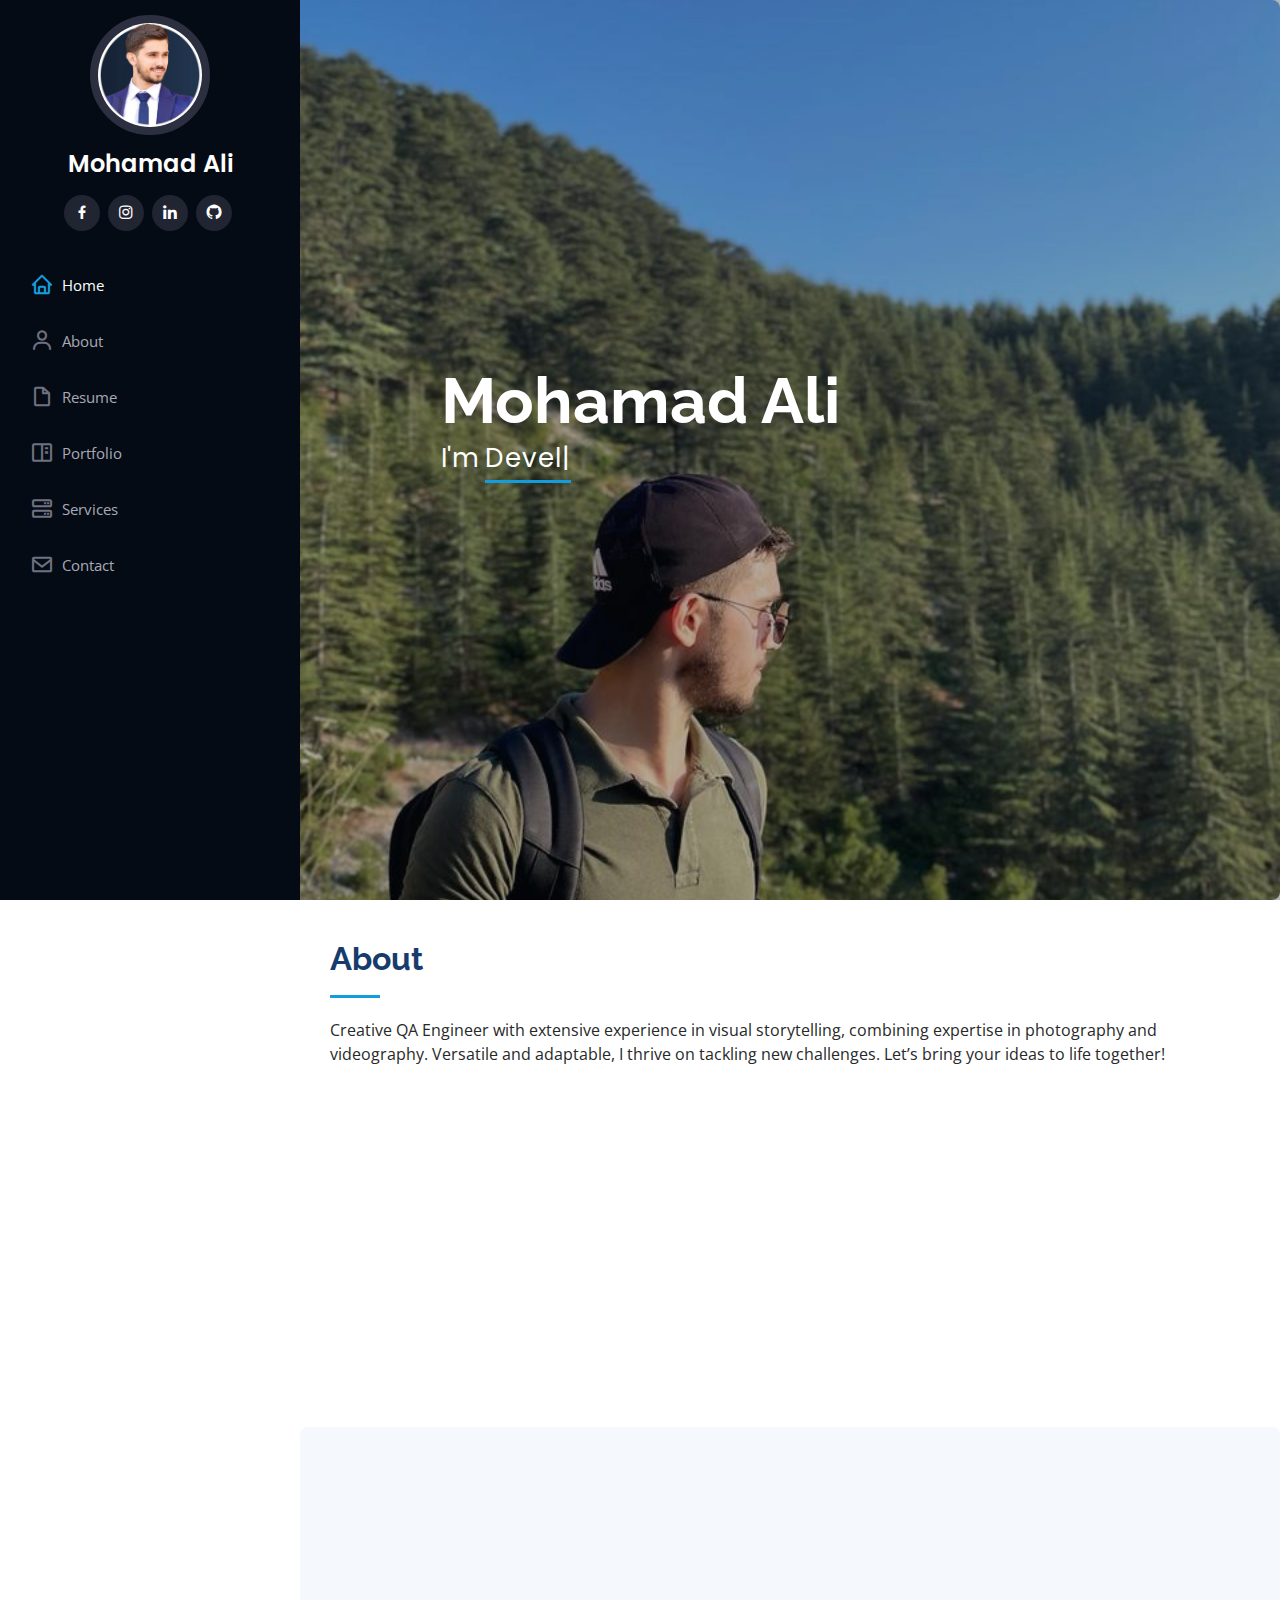
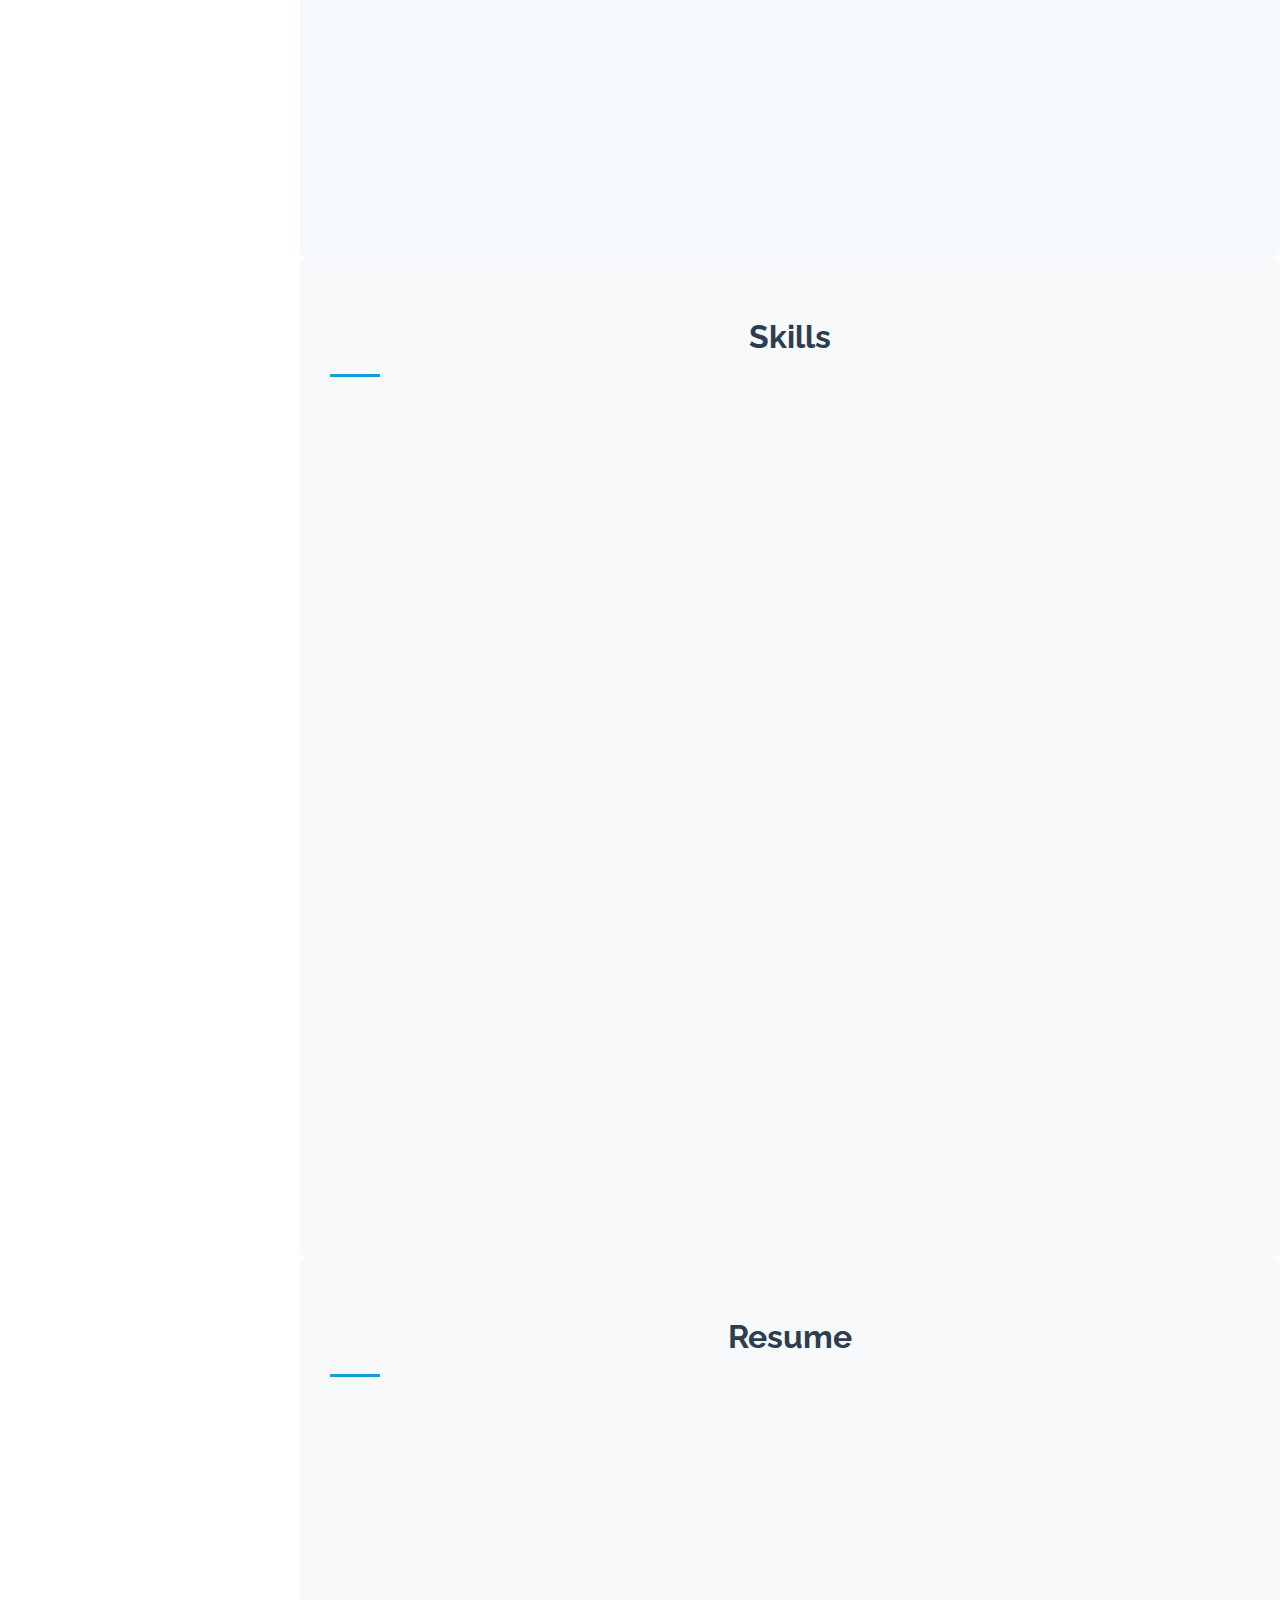
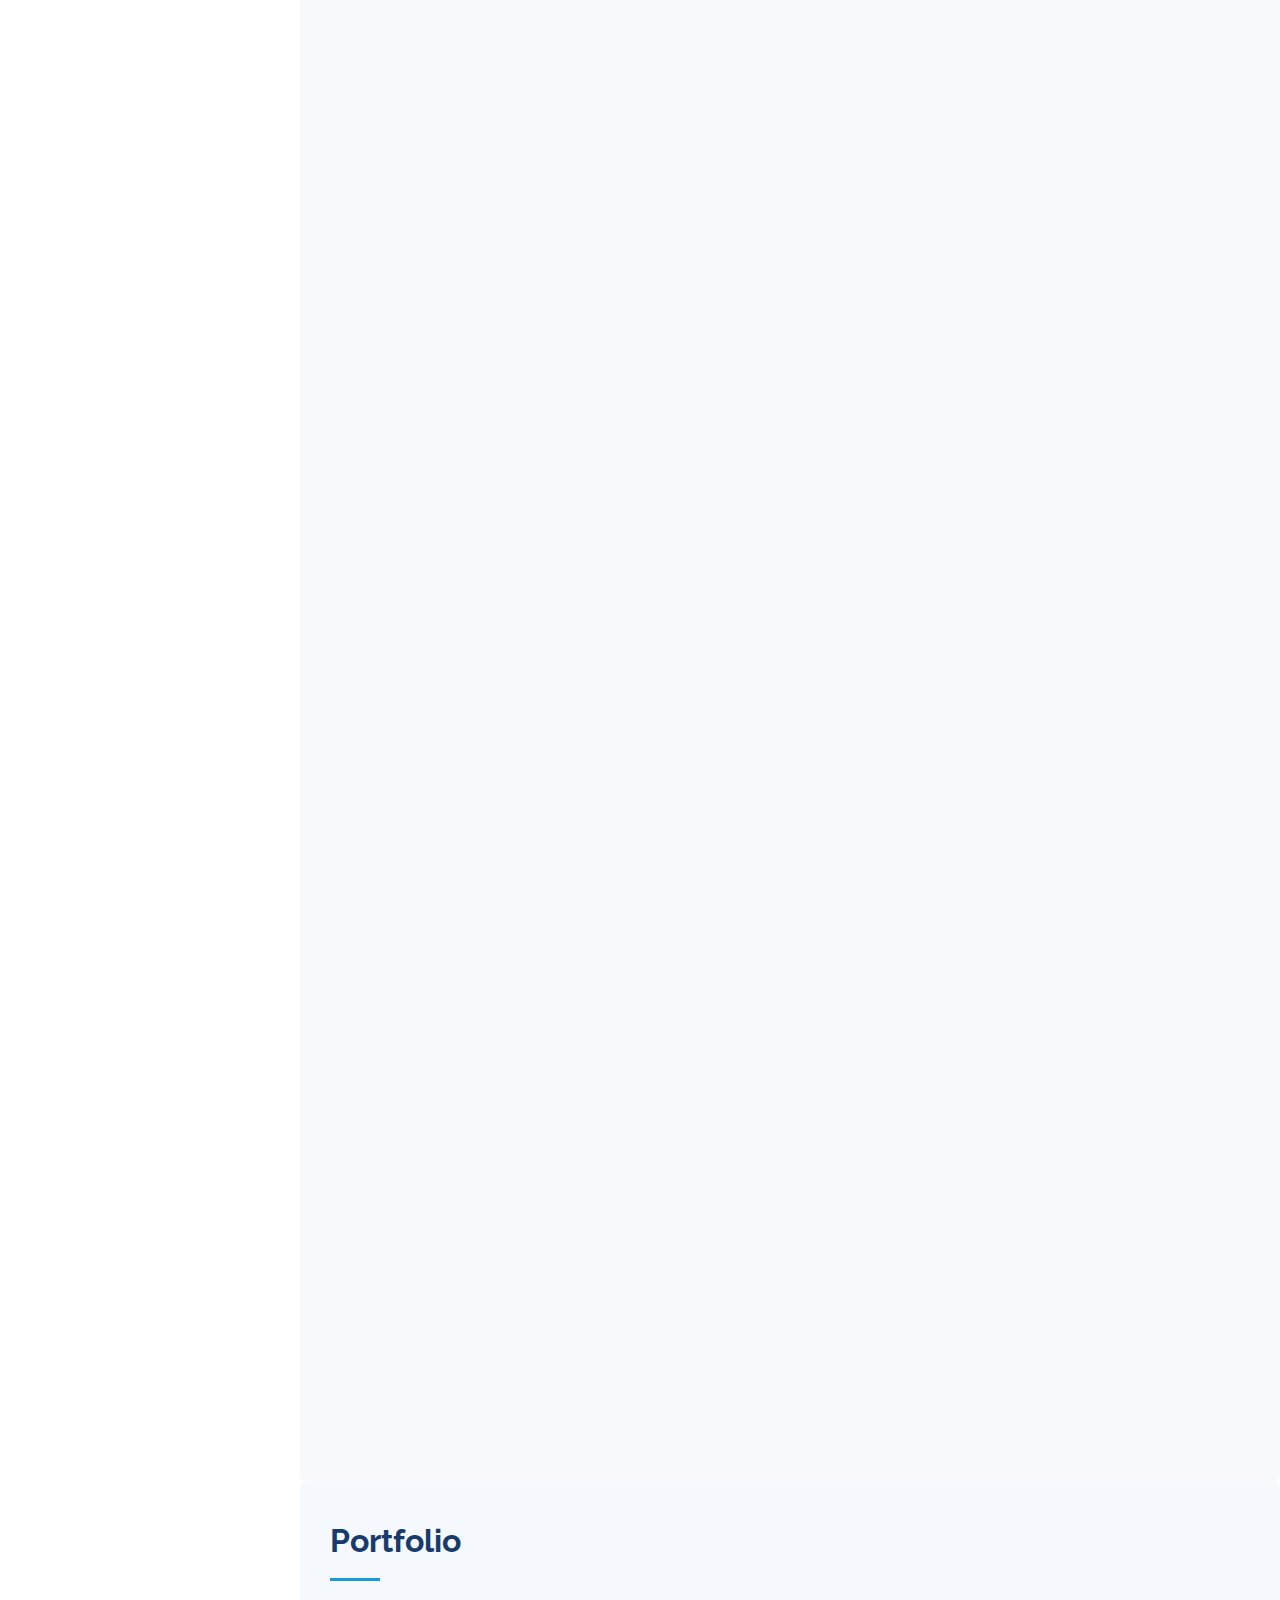
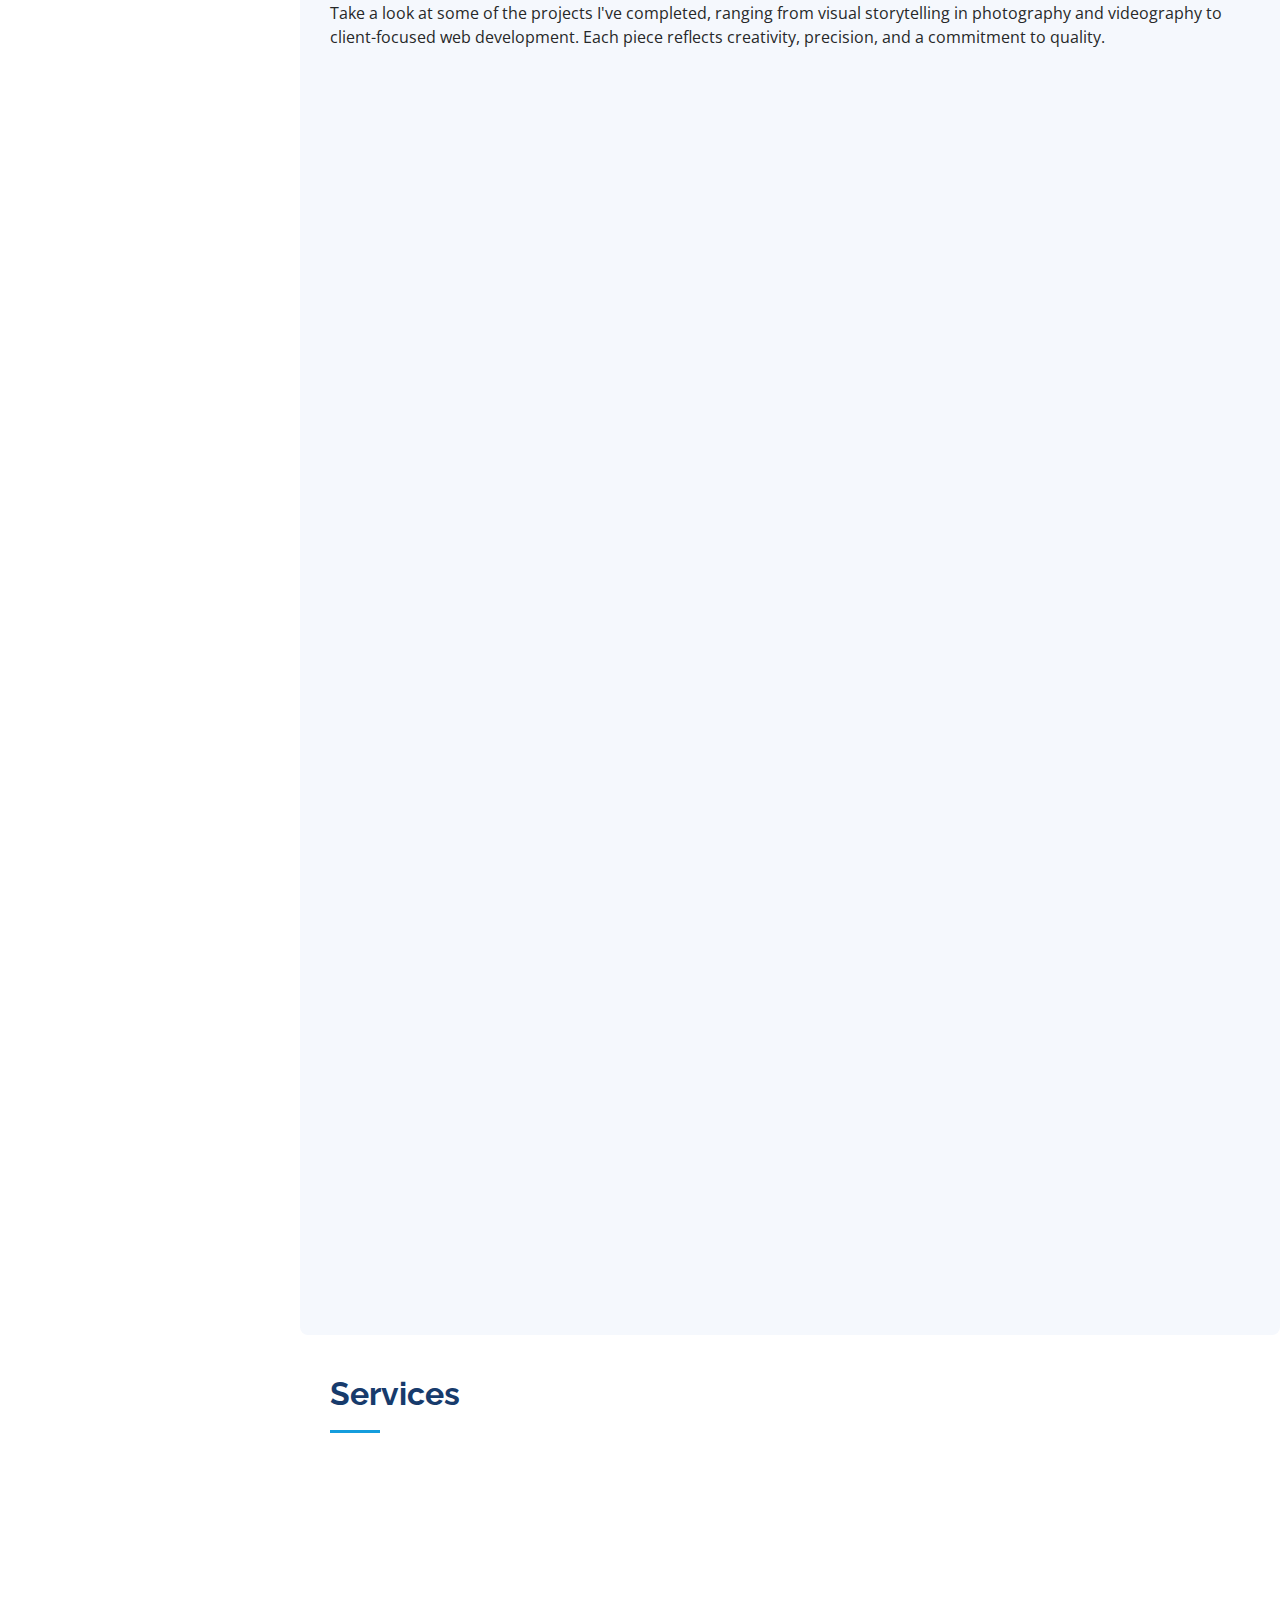
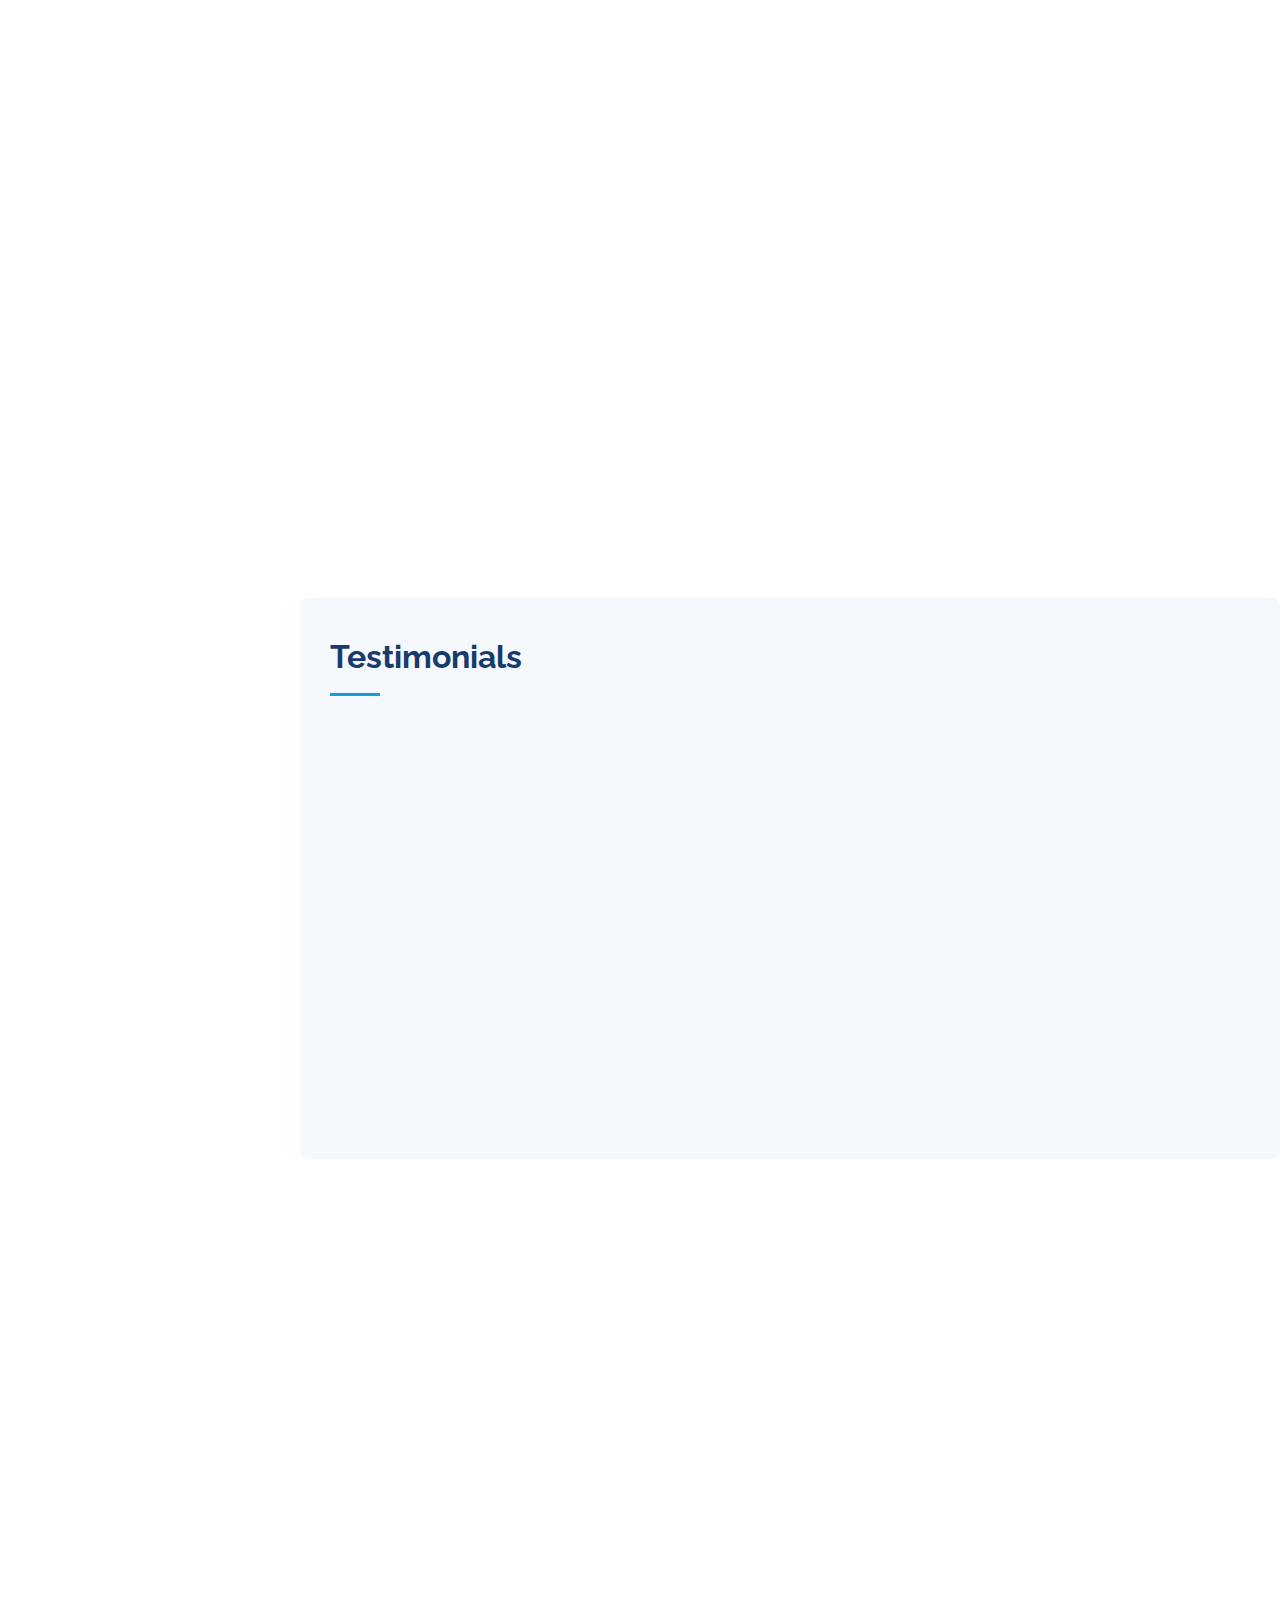
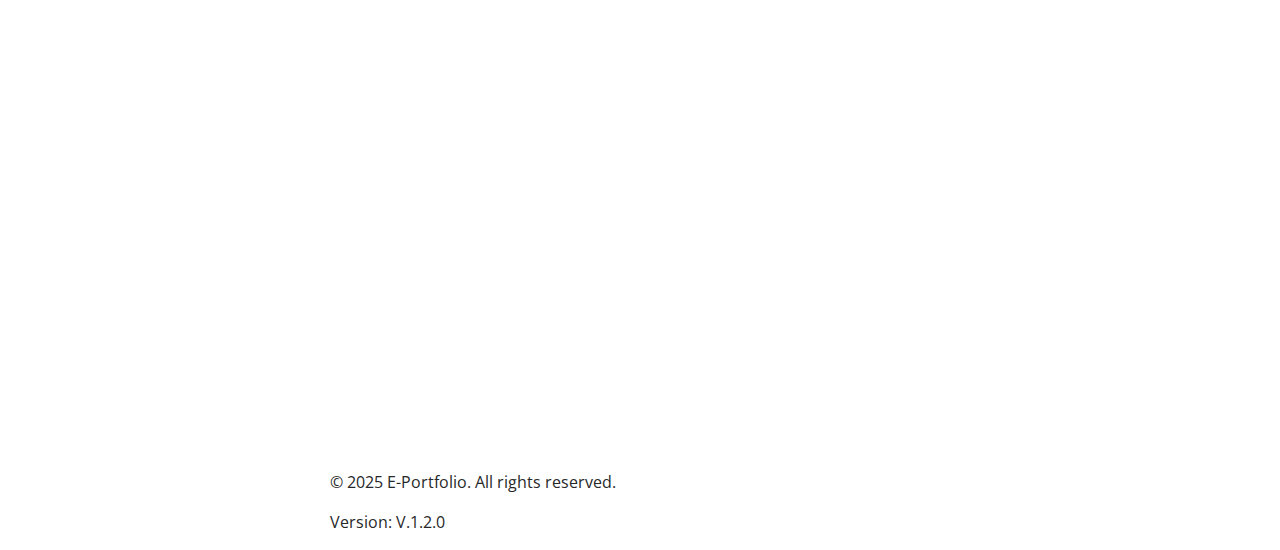
==== commit 691ade1e: "E portfolio version V.1.2.0" ====
--- a/index.html
+++ b/index.html
@@ -10,8 +10,8 @@
   <meta content="" name="keywords">
 
   <!-- Favicons -->
-  <link href="assets/img/Mohamad-without-bg.png" rel="icon">
-  <link href="assets/img/Mohamad-without-bg.png" rel="apple-touch-icon">
+  <link href="assets/img/new-profile-without bg.png" rel="icon">
+  <link href="assets/img/new-profile-without bg.png" rel="apple-touch-icon">
 
   <!-- Google Fonts -->
   <link href="https://fonts.googleapis.com/css?family=Open+Sans:300,300i,400,400i,600,600i,700,700i|Raleway:300,300i,400,400i,500,500i,600,600i,700,700i|Poppins:300,300i,400,400i,500,500i,600,600i,700,700i" rel="stylesheet">
@@ -47,7 +47,7 @@
     <div class="d-flex flex-column">
 
       <div class="profile">
-        <img src="assets/img/Mohamad3.jpg" alt="" class="img-fluid rounded-circle">
+        <img src="assets/img/new-profile.jpg" alt="" class="img-fluid rounded-circle">
         <h1 class="text-light"><a href="index.html">Mohamad Ali</a></h1>
         <div class="social-links mt-3 text-center">
           <a href="https://www.facebook.com/aamir.aali.773?mibextid=uzlsIk" class="facebook"><i class="bx bxl-facebook"></i></a>
@@ -86,15 +86,15 @@
 
         <div class="section-title">
           <h2>About</h2>
-          <p>Creative MIS graduate with extensive experience in photography and video editing. Versatile and adaptable, I thrive on tackling new challenges. Let's bring your ideas to life together!</p>
+          <p>Creative QA Engineer with extensive experience in visual storytelling, combining expertise in photography and videography. Versatile and adaptable, I thrive on tackling new challenges. Let’s bring your ideas to life together!</p>
         </div>
 
         <div class="row">
           <div class="col-lg-4" data-aos="fade-right">
-            <img src="assets/img/Mohamad3.jpg" class="img-fluid" alt="">
+            <img src="assets/img/new-profile.jpg" class="img-fluid" alt="">
           </div>
           <div class="col-lg-8 pt-4 pt-lg-0 content" data-aos="fade-left">
-            <h3>Associate consultant,QA</h3>
+            <h3>QA Engineer</h3>
             <!-- <p class="fst-italic">
               Lorem ipsum dolor sit amet, consectetur adipiscing elit, sed do eiusmod tempor incididunt ut labore et dolore
               magna aliqua.
@@ -117,61 +117,64 @@
                 </ul>
               </div>
             </div>
-            <p>
-              With a background in MIS and a passion for photography and video editing, I bring a versatile skill set to every project. Let's collaborate and transform your ideas into captivating visuals!
-            </p>
+            <p>With expertise in software development for enterprise clients and a passion for visual storytelling through photography and videography, I bring a versatile skill set to every project. Let’s collaborate and turn your ideas into impactful solutions!            </p>
                                   </div>
         </div>
 
       </div>
     </section><!-- End About Section -->
 
-    <!-- ======= Facts Section ======= -->
-    <section id="facts" class="facts">
-      <div class="container">
-
-        <div class="section-title">
-          <h2>Facts</h2>
-          <p>With a knack for creativity and a knack for problem-solving, I've crafted compelling visual stories for diverse audiences. Whether it's capturing the perfect shot or refining the finest details in editing, I'm dedicated to delivering excellence in every project.</p>
-        </div>
-                <div class="row no-gutters">
-
-          <div class="col-lg-3 col-md-6 d-md-flex align-items-md-stretch" data-aos="fade-up">
-            <div class="count-box">
-              <i class="bi bi-emoji-smile"></i>
-              <span data-purecounter-start="0" data-purecounter-end="20" data-purecounter-duration="1" class="purecounter"></span>
-              <p><strong>Happy Clients</strong></p>
-            </div>
-          </div>
-
-          <div class="col-lg-3 col-md-6 d-md-flex align-items-md-stretch" data-aos="fade-up" data-aos-delay="100">
-            <div class="count-box">
-              <i class="bi bi-journal-richtext"></i>
-              <span data-purecounter-start="0" data-purecounter-end="22" data-purecounter-duration="1" class="purecounter"></span>
-              <p><strong>Projects</strong></p>
-            </div>
-          </div>
-
-          <div class="col-lg-3 col-md-6 d-md-flex align-items-md-stretch" data-aos="fade-up" data-aos-delay="200">
-            <div class="count-box">
-              <i class="bi bi-headset"></i>
-              <span data-purecounter-start="0" data-purecounter-end="50" data-purecounter-duration="1" class="purecounter"></span>
-              <p><strong>Hours Of Support</strong> </p>
-            </div>
-          </div>
-
-          <div class="col-lg-3 col-md-6 d-md-flex align-items-md-stretch" data-aos="fade-up" data-aos-delay="300">
-            <div class="count-box">
-              <i class="bi bi-people"></i>
-              <span data-purecounter-start="0" data-purecounter-end="12" data-purecounter-duration="1" class="purecounter"></span>
-              <p><strong>Hard Workers</strong> </p>
-            </div>
-          </div>
-
-        </div>
-
-      </div>
-    </section><!-- End Facts Section -->
+<!-- ======= Facts Section ======= -->
+<section id="facts" class="facts section-bg">
+  <div class="container">
+
+    <!-- Section Title -->
+    <div class="section-title" data-aos="fade-up">
+      <h2>Facts</h2>
+      <p>Driven by creativity and problem-solving, I deliver excellence in every project—capturing stories, crafting visuals, and exceeding expectations.</p>
+    </div>
+
+    <!-- Facts Counters -->
+    <div class="row no-gutters">
+      <div class="col-lg-3 col-md-6 d-md-flex align-items-md-stretch" data-aos="zoom-in">
+        <div class="count-box">
+          <i class="bi bi-emoji-smile"></i>
+          <span data-purecounter-start="0" data-purecounter-end="20" data-purecounter-duration="1" class="purecounter"></span>
+          <p><strong>Happy Clients</strong></p>
+          <small>Delivering smiles with every project.</small>
+        </div>
+      </div>
+
+      <div class="col-lg-3 col-md-6 d-md-flex align-items-md-stretch" data-aos="zoom-in" data-aos-delay="100">
+        <div class="count-box">
+          <i class="bi bi-journal-richtext"></i>
+          <span data-purecounter-start="0" data-purecounter-end="22" data-purecounter-duration="1" class="purecounter"></span>
+          <p><strong>Projects</strong></p>
+          <small>From concept to reality.</small>
+        </div>
+      </div>
+
+      <div class="col-lg-3 col-md-6 d-md-flex align-items-md-stretch" data-aos="zoom-in" data-aos-delay="200">
+        <div class="count-box">
+          <i class="bi bi-headset"></i>
+          <span data-purecounter-start="0" data-purecounter-end="50" data-purecounter-duration="1" class="purecounter"></span>
+          <p><strong>Hours Of Support</strong></p>
+          <small>Always here to help.</small>
+        </div>
+      </div>
+
+      <div class="col-lg-3 col-md-6 d-md-flex align-items-md-stretch" data-aos="zoom-in" data-aos-delay="300">
+        <div class="count-box">
+          <i class="bi bi-people"></i>
+          <span data-purecounter-start="0" data-purecounter-end="12" data-purecounter-duration="1" class="purecounter"></span>
+          <p><strong>Hard Workers</strong></p>
+          <small>The team powering success.</small>
+        </div>
+      </div>
+    </div>
+
+  </div>
+</section>
 
     <!-- ======= Skills Section ======= -->
     <section id="skills" class="skills section-bg">
@@ -183,429 +186,349 @@
         </div>
                 
         <div class="row skills-content">
-
+          <!-- Technical Skills -->
           <div class="col-lg-6" data-aos="fade-up">
-
-            <div class="progress">
-              <span class="skill">HTML <i class="val">90%</i></span>
-              <div class="progress-bar-wrap">
-                <div class="progress-bar" role="progressbar" aria-valuenow="90" aria-valuemin="0" aria-valuemax="100"></div>
-              </div>
-            </div>
-
-            <div class="progress">
-              <span class="skill">CSS <i class="val">90%</i></span>
-              <div class="progress-bar-wrap">
-                <div class="progress-bar" role="progressbar" aria-valuenow="90" aria-valuemin="0" aria-valuemax="100"></div>
-              </div>
-            </div>
-            
-            <div class="progress">
-              <span class="skill">JavaScript <i class="val">70%</i></span>
-              <div class="progress-bar-wrap">
-                <div class="progress-bar" role="progressbar" aria-valuenow="70" aria-valuemin="0" aria-valuemax="100"></div>
-              </div>
-            </div>
-            <div class="progress">
-              <span class="skill">C/C++ <i class="val">70%</i></span>
-              <div class="progress-bar-wrap">
-                <div class="progress-bar" role="progressbar" aria-valuenow="70" aria-valuemin="0" aria-valuemax="100"></div>
-              </div>
-            </div>
-            
-            <div class="progress">
-              <span class="skill">Java <i class="val">70%</i></span>
-              <div class="progress-bar-wrap">
-                <div class="progress-bar" role="progressbar" aria-valuenow="70" aria-valuemin="0" aria-valuemax="100"></div>
-              </div>
-            </div>
-            <div class="progress">
-              <span class="skill">.NET <i class="val">45%</i></span>
-              <div class="progress-bar-wrap">
-                <div class="progress-bar" role="progressbar" aria-valuenow="45" aria-valuemin="0" aria-valuemax="100"></div>
-              </div>
-            </div>
-            <div class="progress">
-              <span class="skill">C# <i class="val">45%</i></span>
-              <div class="progress-bar-wrap">
-                <div class="progress-bar" role="progressbar" aria-valuenow="45" aria-valuemin="0" aria-valuemax="100"></div>
-              </div>
-            </div>
-            <div class="progress">
-              <span class="skill">Python <i class="val">45%</i></span>
-              <div class="progress-bar-wrap">
-                <div class="progress-bar" role="progressbar" aria-valuenow="45" aria-valuemin="0" aria-valuemax="100"></div>
-              </div>
-            </div>
-            <div class="progress">
-              <span class="skill">SQL <i class="val">75%</i></span>
-              <div class="progress-bar-wrap">
-                <div class="progress-bar" role="progressbar" aria-valuenow="75" aria-valuemin="0" aria-valuemax="100"></div>
-              </div>
-            </div>
-            <div class="progress">
-              <span class="skill">PL/SQL <i class="val">75%</i></span>
-              <div class="progress-bar-wrap">
-                <div class="progress-bar" role="progressbar" aria-valuenow="75" aria-valuemin="0" aria-valuemax="100"></div>
-              </div>
-            </div>
-
-          </div>
-
+            <h4><i class="bi bi-code-slash"></i> Technical Skills</h4>
+            <div class="icon-skill">
+              <i class="bi bi-bug"></i> Software Testing & QA: Cypress, Selenium, Azure DevOps
+            </div>
+            <div class="icon-skill">
+              <i class="bi bi-braces"></i> Programming Languages: C, C++, C#, .NET, Python, JavaScript, PHP
+            </div>
+            <div class="icon-skill">
+              <i class="bi bi-database"></i> Databases: MSSQL, Oracle DB
+            </div>
+            <div class="icon-skill">
+              <i class="bi bi-cloud"></i> Cloud Platforms: Azure, OCI, AWS
+            </div>
+            <div class="icon-skill">
+              <i class="bi bi-globe"></i> Web Development: HTML, CSS, JavaScript, WordPress
+            </div>
+            <div class="icon-skill">
+              <i class="bi bi-bar-chart"></i> SEO & Digital Marketing
+            </div>
+            <div class="icon-skill">
+              <i class="bi bi-layers"></i> Oracle Apex
+            </div>
+            <div class="icon-skill">
+              <i class="bi bi-windows"></i> Microsoft 365 Suite: Word, Excel, PowerPoint, Access
+            </div>
+            <div class="icon-skill">
+              <i class="bi bi-image"></i> Adobe Suite: Photoshop, Lightroom, Premiere Pro
+            </div>
+          </div>
+        
+          <!-- Soft Skills -->
           <div class="col-lg-6" data-aos="fade-up" data-aos-delay="100">
-
-
-            <div class="progress">
-              <span class="skill">Photoshop <i class="val">55%</i></span>
-              <div class="progress-bar-wrap">
-                <div class="progress-bar" role="progressbar" aria-valuenow="55" aria-valuemin="0" aria-valuemax="100"></div>
-              </div>
-            </div>
-            <div class="progress">
-              <span class="skill">Premiere pro <i class="val">65%</i></span>
-              <div class="progress-bar-wrap">
-                <div class="progress-bar" role="progressbar" aria-valuenow="65" aria-valuemin="0" aria-valuemax="100"></div>
-              </div>
-            </div>
-            <div class="progress">
-              <span class="skill">Canva <i class="val">75%</i></span>
-              <div class="progress-bar-wrap">
-                <div class="progress-bar" role="progressbar" aria-valuenow="75" aria-valuemin="0" aria-valuemax="100"></div>
-              </div>
-            </div>
-            <div class="progress">
-              <span class="skill">Lightroom <i class="val">55%</i></span>
-              <div class="progress-bar-wrap">
-                <div class="progress-bar" role="progressbar" aria-valuenow="55" aria-valuemin="0" aria-valuemax="100"></div>
-              </div>
-            </div>
-
-          </div>
-
-        </div>
-
+            <h4><i class="bi bi-person-circle"></i> Soft Skills</h4>
+            <div class="icon-skill">
+              <i class="bi bi-puzzle"></i> Problem-Solving
+            </div>
+            <div class="icon-skill">
+              <i class="bi bi-graph-up"></i> Analytical Thinking
+            </div>
+            <div class="icon-skill">
+              <i class="bi bi-chat-left-dots"></i> Strong Communication Skills
+            </div>
+            <div class="icon-skill">
+              <i class="bi bi-people"></i> Teamwork
+            </div>
+            <div class="icon-skill">
+              <i class="bi bi-kanban"></i> Agile & Scrum Methodologies
+            </div>
+            <div class="icon-skill">
+              <i class="bi bi-eye"></i> Attention to Detail
+            </div>
+            <div class="icon-skill">
+              <i class="bi bi-compass"></i> Adaptability
+            </div>
+          </div>
+        </div>
+        
       </div>
     </section><!-- End Skills Section -->
 
-    <!-- ======= Resume Section ======= -->
-    <section id="resume" class="resume">
-      <div class="container">
-
-        <div class="section-title">
-          <h2>Resume</h2>
-          <!-- <p>A MIS graduate with extensive experience in photography and video editing, complemented by proficiency in technical fields such as web development, software testing, and more. My resume showcases a journey of versatility and dedication to excellence, with a strong focus on blending technical expertise with creative endeavors to deliver outstanding results.</p> -->
-        </div>
-        
-        <div class="row">
-          <div class="col-lg-6" data-aos="fade-up">
-            <!-- <h3 class="resume-title">Summary</h3> -->
-            <!-- <div class="resume-item pb-0">
-              <h4>Mohamad Ali</h4>
-              <p><em>A versatile MIS graduate with a deep passion for photography and video editing, coupled with expertise in technical fields such as web development and software testing.</em></p>
-              <ul>
-                <li>Beirut,Lebanon</li>
-                <li>+961 71 579 387</li>
-                <li>Hassanmhamad777@gmail.com</li>
-              </ul>
-            </div> -->
-            
-            <h3 class="resume-title">Education</h3>
-            <div class="resume-item">
-              <h4>Bachelor in Management Information Systems (MIS)</h4>
-              <h5>2021-2023</h5>
-              <p><em>Lebanese University, Hadath</em></p>
-              <p>Description: Specialized in Management Information Systems, with coursework emphasizing technical skills in areas such as database management, software development, and systems analysis.</p>
-            </div>
-            <div class="resume-item">
-              <h4>Certified in Digital Photography</h4>
-              <h5>2018 - 2019</h5>
-              <p><em>Smart guide Institute, Beirut</em></p>
-              <p>Description: Obtained certification in Digital Photography from Smart guide Institute. Developed expertise in capturing and editing digital images, enhancing skills crucial for creative projects and visual storytelling.</p>
-            </div>
-                      </div>
-          <div class="col-lg-6" data-aos="fade-up" data-aos-delay="100">
-            <h3 class="resume-title">Professional Experience</h3>
-            <div class="resume-item">
-              <h4>Associate Consultant,QA</h4>
-              <h5>Dec 2023 - Present</h5>
-              <p><em>Nordstar, Beirut</em></p>
-              <ul>
-                <li>Developed and maintained comprehensive test cases.</li>
-                <li>Documented and tracked defects using tools like Azure DevOps.</li>
-                <li>Provided strategic advice and solutions to clients.</li>
-                <li>Analyzed business processes to identify opportunities for improvement.</li>
-                <li>Assisted in the implementation of software solutions.</li>
-              </ul>
-            </div>
-            <div class="resume-item">
-              <h4>Freelance Video Editor</h4>
-              <h5>Jul 2023 - June 2024</h5>
-              <p><em>Al ahmar marketing hub, Beirut-Dubai</em></p>
-              <ul>
-                <li>Specialized in crafting captivating video content for various marketing initiatives.</li>
-                <li>Managed multiple video editing projects concurrently, meeting tight deadlines and maintaining quality standards.</li>
-                <li>Provided expert guidance to clients on video editing techniques and creative strategies.</li>
-                <li>Produced and presented compelling video proposals and presentations, exceeding client expectations.</li>
-              </ul>
-            </div>
-            <div class="resume-item">
-              <h4>Freelance Photographer</h4>
-              <h5>Jul 2023 - June 2024</h5>
-              <p><em>Al Ahmar Marketing Hub, Beirut-Dubai</em></p>
-              <ul>
-                <li>Specialized in capturing captivating images to meet clients' diverse needs and marketing objectives.</li>
-                <li>Managed multiple photography projects concurrently, ensuring high-quality deliverables and client satisfaction.</li>
-                <li>Provided expert guidance to clients on photography techniques, composition, and visual storytelling.</li>
-                <li>Produced and presented portfolios showcasing a diverse range of photography styles and concepts, exceeding client expectations.</li>
-              </ul>
-            </div>
-            <div class="resume-item">
-              <h4>Customer Delight - Dispatcher</h4>
-              <h5>Jul 2022 - Dec 2022</h5>
-              <p><em>Amb Group - Dikkanji, Beirut</em></p>
-              <ul>
-                <li>Managed customer inquiries and provided timely and effective solutions to ensure satisfaction.</li>
-                <li>Coordinated dispatch activities to optimize delivery schedules and meet customer expectations.</li>
-                <li>Ensured smooth communication between customers and delivery personnel, resolving any issues promptly.</li>
-                <li>Maintained accurate records of dispatch activities and customer interactions for reporting purposes.</li>
-              </ul>
-            </div>
-            <div class="resume-item">
-              <h4>Researcher</h4>
-              <h5>Mar 2022 - Jun 2022</h5>
-              <p><em>Infopro, Beirut</em></p>
-              <ul>
-                <li>Engaged with stakeholders including representatives from organizations such as Oxfam and IFC.</li>
-                <li>Conducted data collection activities, including phone interviews, surveys, and other research methods, to gather essential information for research projects.</li>
-                <li>Contributed to the development of research strategies and methodologies to ensure comprehensive data collection and analysis.</li>
-              </ul>
-            </div>
-            <div class="resume-item">
-              <h4>Data Entry - Cash Collector</h4>
-              <h5>Aug 2020 - Aug 2021</h5>
-              <p><em>Trust Delivery, Beirut</em></p>
-              <ul>
-                <li>Entered daily payment vouchers accurately and efficiently into the system (Fleetrunnr).</li>
-                <li>Collected cash payments from fleet drivers on a daily basis, ensuring accuracy and timeliness.</li>
-                <li>Maintained detailed records of all cash collections to track and reconcile payments.</li>
-              </ul>
-            </div>
-                                                                                  </div>
-        </div>
-
-      </div>
-    </section><!-- End Resume Section -->
-
-    <!-- ======= Portfolio Section ======= -->
-    <section id="portfolio" class="portfolio section-bg">
-      <div class="container">
-
-        <div class="section-title">
-          <h2>Portfolio</h2>
-          <p>Explore a selection of my work showcasing photography, video editing projects, and more. Each project reflects my dedication to creativity, attention to detail, and versatile skills. Click on the thumbnails below to view some samples of my portfolio.</p>
-        </div>
-                <div class="row" data-aos="fade-up">
-          <div class="col-lg-12 d-flex justify-content-center">
-            <ul id="portfolio-flters">
-              <li data-filter=".filter-app">Images</li>
-              <li data-filter=".filter-card">Videos</li>
-              <!-- <li data-filter="*" class="filter-active">All</li> -->
-              <!-- <li data-filter=".filter-web">Web</li> -->
+<!-- ======= Resume Section ======= -->
+<!-- ======= Resume Section ======= -->
+<section id="resume" class="resume">
+  <div class="container">
+    <div class="section-title">
+      <h2>Resume</h2>
+    </div>
+    
+    <!-- Education Timeline -->
+    <div class="timeline-block" data-aos="fade-up">
+      <div class="timeline-header">
+        <h3>Education</h3>
+      </div>
+      <div class="timeline">
+        <div class="timeline-item">
+          <div class="timeline-content">
+            <span class="date">2024 - Present</span>
+            <h4>Bachelor of Computer Science</h4>
+            <p><em>CNAM Liban, Lebanon</em></p>
+            <p>Coursework focuses on software development, cloud computing, and data management.</p>
+          </div>
+        </div>
+        <div class="timeline-item">
+          <div class="timeline-content">
+            <span class="date">2020 - 2023</span>
+            <h4>Bachelor in Management Information Systems (MIS)</h4>
+            <p><em>Lebanese University, Faculty of Economics and Business Administration, Lebanon</em></p>
+            <p>Specialized in database management, system analysis, and business intelligence.</p>
+          </div>
+        </div>
+        <div class="timeline-item">
+          <div class="timeline-content">
+            <span class="date">2018 - 2019</span>
+            <h4>Certified in Digital Photography</h4>
+            <p><em>Smart Guide Institute, Beirut</em></p>
+            <p>Developed expertise in capturing and editing digital images for creative projects.</p>
+          </div>
+        </div>
+      </div>
+    </div>
+
+    <!-- Professional Experience Timeline -->
+    <div class="timeline-block" data-aos="fade-up" data-aos-delay="100">
+      <div class="timeline-header">
+        <h3>Professional Experience</h3>
+      </div>
+      <div class="timeline">
+        <div class="timeline-item">
+          <div class="timeline-content">
+            <span class="date">Jan 2024 - Present</span>
+            <h4>QA Engineer | Software Tester</h4>
+            <p><em>Nordstar Solutions LLC, Beirut</em></p>
+            <ul>
+              <li>Developed and maintained 1000+ test cases for cloud-based applications.</li>
+              <li>Reduced software defects by 30% with automated testing using Selenium and Cypress.</li>
+              <li>Enhanced testing efficiency by 20% by integrating Azure DevOps into defect tracking.</li>
             </ul>
           </div>
         </div>
-
-        <div class="row portfolio-container" data-aos="fade-up" data-aos-delay="100">
-
-          <div class="col-lg-4 col-md-6 portfolio-item filter-app" title="Tiara B">
-            <div class="portfolio-wrap">
-              <img src="assets/img/portfolio/Tiara_B1.JPG" class="img-fluid" alt="">
-              <div class="portfolio-links">
-                <a href="assets/img/portfolio/Tiara_B1.JPG" data-gallery="portfolioGallery" class="portfolio-lightbox" title="Preview"><i class="bi bi-arrows-angle-expand"></i></a>
-                <a href="portfolio-details.html?sample=sample1" title="More Details"><i class="bx bx-link"></i></a>
-              </div>
-            </div>
-          </div>
-
-          <div class="col-lg-4 col-md-6 portfolio-item filter-app" title="Carat Jewellery">
-            <div class="portfolio-wrap">
-              <img src="assets/img/portfolio/Carat1.jpg" class="img-fluid" alt="">
-              <div class="portfolio-links">
-                <a href="assets/img/portfolio/Carat1.jpg" data-gallery="portfolioGallery" class="portfolio-lightbox" title="Preview"><i class="bi bi-arrows-angle-expand"></i></a>
-                <a href="portfolio-details.html?sample=sample2" title="More Details"><i class="bx bx-link"></i></a>
-              </div>
-            </div>
-          </div>
-
-          <div class="col-lg-4 col-md-6 portfolio-item filter-app" title="Crazy nuts UAE">
-            <div class="portfolio-wrap">
-              <img src="assets/img/CRAZY NUTS EDITED.jpg" class="img-fluid" alt="">
-              <div class="portfolio-links">
-                <a href="assets/img/CRAZY NUTS EDITED.jpg" data-gallery="portfolioGallery" class="portfolio-lightbox" title="Preview"><i class="bi bi-arrows-angle-expand"></i></a>
-                <a href="portfolio-details.html?sample=sample3" title="More Details"><i class="bx bx-link"></i></a>
-              </div>
-            </div>
-          </div>
-
-          <div class="col-lg-4 col-md-6 portfolio-item filter-card" title="Crazy nuts UAE">
-            <div class="portfolio-wrap">
-              <video  class="img-fluid" loading="lazy" alt="" controls>
-                <source src="assets/img/portfolio/Crazyvideo.mp4">
-              </video>
-              <div class="portfolio-links">
-                <a href="assets/img/portfolio/Crazyvideo.mp4" data-gallery="portfolioGallery" class="portfolio-lightbox" title="Preview"><i class="bi bi-play"></i></a>
-                <!-- <a href="portfolio-details.html?sample=sample4" title="More Details"><i class="bx bx-link"></i></a> -->
-              </div>
-            </div>
-          </div>
-          <div class="col-lg-4 col-md-6 portfolio-item filter-card" title="D'aqua">
-            <div class="portfolio-wrap">
-              <video  class="img-fluid" alt="" loading="lazy">
-                <source src="assets/img/portfolio/daqua1.mp4">
-              </video>
-              <div class="portfolio-links">
-                <a href="assets/img/portfolio/daqua1.mp4" data-gallery="portfolioGallery" class="portfolio-lightbox" title="Preview"><i class="bi bi-play"></i></a>
-                <!-- <a href="portfolio-details.html?sample=sample5" title="More Details"><i class="bx bx-link"></i></a> -->
-              </div>
-            </div>
-          </div>
-          <div class="col-lg-4 col-md-6 portfolio-item filter-card" title="Zeus">
-            <div class="portfolio-wrap">
-              <video  class="img-fluid" alt="" loading="lazy">
-                <source src="assets/img/portfolio/Zeus Reel 1.mp4">
-              </video>
-              <div class="portfolio-links">
-                <a href="assets/img/portfolio/Zeus Reel 1.mp4" data-gallery="portfolioGallery" class="portfolio-lightbox" title="Preview"><i class="bi bi-play"></i></a>
-                <!-- <a href="portfolio-details.html?sample=sample6" title="More Details"><i class="bx bx-link"></i></a> -->
-              </div>
-            </div>
-          </div>
-
-          <div class="col-lg-4 col-md-6 portfolio-item filter-card" title="Poule d'or">
-            <div class="portfolio-wrap">
-              <video  class="img-fluid" alt="" loading="lazy">
-                <source src="assets/img/portfolio/Poule d_or 2.mp4">
-              </video>
-              <div class="portfolio-links">
-                <a href="assets/img/portfolio/Poule d_or 2.mp4" data-gallery="portfolioGallery" class="portfolio-lightbox" title="Preview"><i class="bi bi-play"></i></a>
-                <!-- <a href="portfolio-details.html?sample=sample7" title="More Details"><i class="bx bx-link"></i></a> -->
-              </div>
-            </div>
-          </div>
-          <div class="col-lg-4 col-md-6 portfolio-item filter-card" title="Artmaze">
-            <div class="portfolio-wrap" >
-              <video  class="img-fluid" alt="" loading="lazy">
-                <source src="assets/img/portfolio/Artmaze 5.mp4">
-              </video>
-              <div class="portfolio-links">
-                <a href="assets/img/portfolio/Artmaze 5.mp4" data-gallery="portfolioGallery" class="portfolio-lightbox" title="Preview"><i class="bi bi-play"></i></a>
-                <!-- <a href="portfolio-details.html?sample=sample8" title="More Details"><i class="bx bx-link"></i></a> -->
-              </div>
-            </div>
-          </div>
-          <div class="col-lg-4 col-md-6 portfolio-item filter-card" title="Oakland">
-            <div class="portfolio-wrap">
-              <video  class="img-fluid" alt="" loading="lazy">
-                <source src="assets/img/portfolio/oakland 1.mp4">
-              </video>
-              <div class="portfolio-links">
-                <a href="assets/img/portfolio/oakland 1.mp4" data-gallery="portfolioGallery" class="portfolio-lightbox" title="Preview"><i class="bi bi-play"></i></a>
-                <!-- <a href="portfolio-details.html?sample=sample9" title="More Details"><i class="bx bx-link"></i></a> -->
-              </div>
-            </div>
-          </div>
-
-          <!-- <div class="col-lg-4 col-md-6 portfolio-item filter-web">
-            <div class="portfolio-wrap">
-              <img src="assets/img/portfolio/portfolio-5.jpg" class="img-fluid" alt="">
-              <div class="portfolio-links">
-                <a href="assets/img/portfolio/portfolio-5.jpg" data-gallery="portfolioGallery" class="portfolio-lightbox" title="Web 2"><i class="bx bx-plus"></i></a>
-                <a href="portfolio-details.html" title="More Details"><i class="bx bx-link"></i></a>
-              </div>
-            </div>
-          </div> -->
-
-          <!-- <div class="col-lg-4 col-md-6 portfolio-item filter-app">
-            <div class="portfolio-wrap">
-              <img src="assets/img/portfolio/portfolio-6.jpg" class="img-fluid" alt="">
-              <div class="portfolio-links">
-                <a href="assets/img/portfolio/portfolio-6.jpg" data-gallery="portfolioGallery" class="portfolio-lightbox" title="App 3"><i class="bx bx-plus"></i></a>
-                <a href="portfolio-details.html" title="More Details"><i class="bx bx-link"></i></a>
-              </div>
-            </div>
-          </div>
-
-
-          <div class="col-lg-4 col-md-6 portfolio-item filter-card">
-            <div class="portfolio-wrap">
-              <img src="assets/img/portfolio/portfolio-8.jpg" class="img-fluid" alt="">
-              <div class="portfolio-links">
-                <a href="assets/img/portfolio/portfolio-8.jpg" data-gallery="portfolioGallery" class="portfolio-lightbox" title="Card 3"><i class="bx bx-plus"></i></a>
-                <a href="portfolio-details.html" title="More Details"><i class="bx bx-link"></i></a>
-              </div>
-            </div>
-          </div> -->
-
-          <!-- <div class="col-lg-4 col-md-6 portfolio-item filter-web">
-            <div class="portfolio-wrap">
-              <img src="assets/img/portfolio/portfolio-9.jpg" class="img-fluid" alt="">
-              <div class="portfolio-links">
-                <a href="assets/img/portfolio/portfolio-9.jpg" data-gallery="portfolioGallery" class="portfolio-lightbox" title="Web 3"><i class="bx bx-plus"></i></a>
-                <a href="portfolio-details.html" title="More Details"><i class="bx bx-link"></i></a>
-              </div>
-            </div>
-          </div> -->
-
-        </div>
-
-      </div>
-    </section><!-- End Portfolio Section -->
-
-    <!-- ======= Services Section ======= -->
-    <section id="services" class="services">
-      <div class="container">
-
-        <div class="section-title">
-          <h2>Services</h2>
-          <!-- <p>Discover a range of services tailored to meet your needs. From photography sessions to video editing projects, I offer professional expertise and a creative touch to bring your ideas to life. Explore the services below and let's collaborate to create something exceptional.</p> -->
-        </div>
-        
-        <div class="row">
-          <div class="col-lg-4 col-md-6 icon-box" data-aos="fade-up">
-            <div class="icon"><i class="bi bi-camera"></i></div>
-            <h4 class="title">Photography Sessions</h4>
-            <p class="description">Capture memorable moments with professional photography sessions tailored to your needs.</p>
-          </div>
-          <div class="col-lg-4 col-md-6 icon-box" data-aos="fade-up" data-aos-delay="100">
-            <div class="icon"><i class="bi bi-camera-reels"></i></div>
-            <h4 class="title">Video Editing Projects</h4>
-            <p class="description">Transform raw footage into stunning visual stories with expert video editing services.</p>
-          </div>
-          <div class="col-lg-4 col-md-6 icon-box" data-aos="fade-up" data-aos-delay="200">
-            <div class="icon"><i class="bi bi-palette"></i></div>
-            <h4 class="title">Graphic Design Solutions</h4>
-            <p class="description">Create eye-catching graphics for your brand, including logos, brochures, and advertisements.</p>
-          </div>
-          <div class="col-lg-4 col-md-6 icon-box" data-aos="fade-up" data-aos-delay="300">
-            <div class="icon"><i class="bi bi-browser-chrome"></i></div>
-            <h4 class="title">Web Development Services</h4>
-            <p class="description">Build a strong online presence with custom website development and design solutions.</p>
-          </div>
-          <div class="col-lg-4 col-md-6 icon-box" data-aos="fade-up" data-aos-delay="400">
-            <div class="icon"><i class="bi bi-body-text"></i></div>
-            <h4 class="title">Content Creation</h4>
-            <p class="description">Craft engaging content for your audience, including blog posts, social media content, and more.</p>
-          </div>
-          <div class="col-lg-4 col-md-6 icon-box" data-aos="fade-up" data-aos-delay="500">
-            <div class="icon"><i class="bi bi-vector-pen"></i></div>
-            <h4 class="title">Brand Strategy Development</h4>
-            <p class="description">Develop comprehensive brand strategies to enhance your brand identity and market presence.</p>
-          </div>
-        </div>
-      
-      </div>
-      
-    </section><!-- End Services Section -->
+        <div class="timeline-item">
+          <div class="timeline-content">
+            <span class="date">Mar 2024 - Present</span>
+            <h4>Freelance Web Developer</h4>
+            <p><em>MENA and Gulf Regions</em></p>
+            <ul>
+              <li>Designed and developed high-performance WordPress sites optimized for user experience and SEO.</li>
+              <li>Boosted client engagement by 50% with strategic UX/UI enhancements.</li>
+            </ul>
+          </div>
+        </div>
+        <div class="timeline-item">
+          <div class="timeline-content">
+            <span class="date">Jul 2023 - Dec 2024</span>
+            <h4>Freelance Photographer & Videographer</h4>
+            <p><em>Al Ahmar Marketing Hub, Beirut-Dubai</em></p>
+            <ul>
+              <li>Produced 50+ marketing videos, increasing social media engagement by 20%.</li>
+              <li>Improved video quality using Adobe Premiere Pro, raising viewer retention by 25%.</li>
+            </ul>
+          </div>
+        </div>
+        <div class="timeline-item">
+          <div class="timeline-content">
+            <span class="date">Jul 2022 - Dec 2022</span>
+            <h4>Customer Service Representative</h4>
+            <p><em>AMB Group - Dikkanji, Beirut</em></p>
+            <ul>
+              <li>Enhanced customer satisfaction through efficient issue resolution and optimized delivery processes.</li>
+            </ul>
+          </div>
+        </div>
+      </div>
+    </div>
+    
+  </div>
+</section>
+    
+<!-- ======= Portfolio Section ======= -->
+<section id="portfolio" class="portfolio section-bg">
+  <div class="container">
+    <!-- Section Title -->
+    <div class="section-title">
+      <h2>Portfolio</h2>
+      <p>Take a look at some of the projects I've completed, ranging from visual storytelling in photography and videography to client-focused web development. Each piece reflects creativity, precision, and a commitment to quality.</p>
+    </div>
+
+    <!-- Filters -->
+    <div class="row" data-aos="fade-up">
+      <div class="col-lg-12 d-flex justify-content-center">
+        <ul id="portfolio-flters">
+          <!-- <li data-filter="*" class="filter-active">All</li> -->
+          <li class= "images-section" data-filter=".filter-images">Images</li>
+          <li data-filter=".filter-videos">Videos</li>
+          <li data-filter=".filter-websites">Websites</li>
+        </ul>
+      </div>
+    </div>
+
+    <!-- Portfolio Content -->
+    <div class="row portfolio-container" data-aos="fade-up" data-aos-delay="100">
+      <!-- Images -->
+      <div class="portfolio-item filter-images">
+        <div class="portfolio-wrap">
+          <img src="assets/img/portfolio/Tiara_B1.JPG" class="img-fluid" alt="Tiara B">
+          <div class="portfolio-links">
+            <a href="assets/img/portfolio/Tiara_B1.JPG" data-gallery="portfolioGallery" class="portfolio-lightbox" title="Preview"><i class="bi bi-arrows-angle-expand"></i></a>
+            <a href="portfolio-details.html?sample=sample1" title="More Details"><i class="bx bx-link"></i></a>
+          </div>
+        </div>
+      </div>
+
+      <div class="portfolio-item filter-images">
+        <div class="portfolio-wrap">
+          <img src="assets/img/portfolio/Najat Boutique.jpg" class="img-fluid" alt="Najat Boutique">
+          <div class="portfolio-links">
+            <a href="assets/img/portfolio/Najat Boutique.jpg" data-gallery="portfolioGallery" class="portfolio-lightbox" title="Preview"><i class="bi bi-arrows-angle-expand"></i></a>
+            <a href="portfolio-details.html?sample=sample1" title="More Details"><i class="bx bx-link"></i></a>
+          </div>
+        </div>
+      </div>
+
+      <div class="portfolio-item filter-images">
+        <div class="portfolio-wrap">
+          <img src="assets/img/portfolio/Carat1.jpg" class="img-fluid" alt="Carat Jewellery">
+          <div class="portfolio-links">
+            <a href="assets/img/portfolio/Carat1.jpg" data-gallery="portfolioGallery" class="portfolio-lightbox" title="Preview"><i class="bi bi-arrows-angle-expand"></i></a>
+            <a href="portfolio-details.html?sample=sample2" title="More Details"><i class="bx bx-link"></i></a>
+          </div>
+        </div>
+      </div>
+
+      <div class="portfolio-item filter-images">
+        <div class="portfolio-wrap">
+          <img src="assets/img/portfolio/CRAZY NUTS EDITED.jpg" class="img-fluid" alt="Crazy Nuts UAE">
+          <div class="portfolio-links">
+            <a href="assets/img/portfolio/CRAZY NUTS EDITED.jpg" data-gallery="portfolioGallery" class="portfolio-lightbox" title="Preview"><i class="bi bi-arrows-angle-expand"></i></a>
+            <a href="portfolio-details.html?sample=sample3" title="More Details"><i class="bx bx-link"></i></a>
+          </div>
+        </div>
+      </div>
+
+      <!-- Videos -->
+      <div class="portfolio-item filter-videos">
+        <div class="portfolio-wrap">
+          <video class="img-fluid" controls>
+            <source src="assets/img/portfolio/Crazyvideo.mp4" type="video/mp4">
+          </video>
+          <div class="portfolio-links">
+            <a href="assets/img/portfolio/Crazyvideo.mp4" data-gallery="portfolioGallery" class="portfolio-lightbox" title="Watch Video"><i class="bi bi-play"></i></a>
+          </div>
+        </div>
+      </div>
+
+      <div class="portfolio-item filter-videos">
+        <div class="portfolio-wrap">
+          <video class="img-fluid" controls>
+            <source src="assets/img/portfolio/daqua1.mp4" type="video/mp4">
+          </video>
+          <div class="portfolio-links">
+            <a href="assets/img/portfolio/daqua1.mp4" data-gallery="portfolioGallery" class="portfolio-lightbox" title="Watch Video"><i class="bi bi-play"></i></a>
+          </div>
+        </div>
+      </div>
+
+      <!-- Client Websites -->
+      <div class="portfolio-item filter-websites client-website-card" style="">
+        <div class="card-inner">
+          <!-- Front -->
+          <div class="card-front">
+            <img src="assets/img/portfolio/BERGHOF2.png" alt="Multilevels Dialogue" class="img-fluid web-image">
+            <div class="overlay">
+              <h3>Multilevels Dialogue</h3>
+              <p>multilevelsdialogue.com</p>
+            </div>
+          </div>
+          <!-- Back -->
+          <div class="card-back">
+            <h3>Multilevels Dialogue</h3>
+            <p>An innovative platform facilitating creative, multi-layered dialogues.</p>
+            <div class="card-buttons">
+              <a href="https://multilevelsdialogue.com" target="_blank" class="btn visit-btn web-image">
+                <i class="bi bi-globe"></i> Visit Site
+              </a>
+              <a href="portfolio-details.html?sample=client1" class="btn details-btn">
+                <i class="bx bx-link"></i> More Details
+              </a>
+            </div>
+          </div>
+        </div>
+      </div>
+
+      <div class="portfolio-item filter-websites client-website-card">
+        <div class="card-inner">
+          <!-- Front -->
+          <div class="card-front">
+            <img src="assets/img/portfolio/vide-2.png" alt="Vida 360" class="img-fluid web-image">
+            <div class="overlay">
+              <h3>Vida 360</h3>
+              <p>vida-360.com</p>
+            </div>
+          </div>
+          <!-- Back -->
+          <div class="card-back">
+            <h3>Vida 360</h3>
+            <p>Experience a complete 360° view of modern living with intuitive design.</p>
+            <div class="card-buttons">
+              <a href="https://vida-360.com" target="_blank" class="btn visit-btn">
+                <i class="bi bi-globe"></i> Visit Site
+              </a>
+              <a href="portfolio-details.html?sample=client2" class="btn details-btn">
+                <i class="bx bx-link"></i> More Details
+              </a>
+            </div>
+          </div>
+        </div>
+      </div>
+    </div>
+  </div>
+</section>
+    
+<!-- ======= Services Section ======= -->
+<section id="services" class="services">
+  <div class="container">
+    <div class="section-title">
+      <h2>Services</h2>
+    </div>
+    
+    <div class="row">
+      <div class="col-lg-4 col-md-6 icon-box" id="service-1" data-aos="zoom-in" data-aos-delay="100">
+        <div class="icon"><i class="bi bi-camera"></i></div>
+        <h4 class="title">Photography Sessions</h4>
+        <p class="description">Capture memorable moments with professional photography sessions tailored to your needs.</p>
+      </div>
+      <div class="col-lg-4 col-md-6 icon-box" id="service-2" data-aos="zoom-in" data-aos-delay="200">
+        <div class="icon"><i class="bi bi-camera-reels"></i></div>
+        <h4 class="title">Video Editing Projects</h4>
+        <p class="description">Transform raw footage into stunning visual stories with expert video editing services.</p>
+      </div>
+      <div class="col-lg-4 col-md-6 icon-box" id="service-3" data-aos="zoom-in" data-aos-delay="300">
+        <div class="icon"><i class="bi bi-palette"></i></div>
+        <h4 class="title">Graphic Design Solutions</h4>
+        <p class="description">Create eye-catching graphics for your brand, including logos, brochures, and advertisements.</p>
+      </div>
+      <div class="col-lg-4 col-md-6 icon-box" id="service-4" data-aos="zoom-in" data-aos-delay="400">
+        <div class="icon"><i class="bi bi-browser-chrome"></i></div>
+        <h4 class="title">Web Development Services</h4>
+        <p class="description">Build a strong online presence with custom website development and design solutions.</p>
+      </div>
+      <div class="col-lg-4 col-md-6 icon-box" id="service-5" data-aos="zoom-in" data-aos-delay="500">
+        <div class="icon"><i class="bi bi-body-text"></i></div>
+        <h4 class="title">Content Creation</h4>
+        <p class="description">Craft engaging content for your audience, including blog posts, social media content, and more.</p>
+      </div>
+      <div class="col-lg-4 col-md-6 icon-box" id="service-6" data-aos="zoom-in" data-aos-delay="600">
+        <div class="icon"><i class="bi bi-vector-pen"></i></div>
+        <h4 class="title">Brand Strategy Development</h4>
+        <p class="description">Develop comprehensive brand strategies to enhance your brand identity and market presence.</p>
+      </div>
+    </div>
+  </div>
+</section><!-- End Services Section -->
 
     <!-- ======= Testimonials Section ======= -->
     <section id="testimonials" class="testimonials section-bg">
@@ -623,8 +546,7 @@
               <div class="testimonial-item" data-aos="fade-up">
                 <p>
                   <i class="bx bxs-quote-alt-left quote-icon-left"></i>
-                  I've had the pleasure of collaborating with Mohamad Ali on multiple projects at Al Ahmar Marketing Hub, and I highly recommend him. Mohamad is a talented video editor and photographer with a keen eye for detail and a knack for creativity. His dedication to quality and professionalism make him a valuable freelancer. I look forward to future collaborations with Mohamad.                  <i class="bx bxs-quote-alt-right quote-icon-right"></i>
-                </p>
+                  Mohamad’s creativity and professionalism make him a standout video editor and photographer.                </p>
                 <img src="assets/img/testimonials/MohamadAhmar.jpg" class="testimonial-img" alt="">
                 <h3>Mohamad Al Ahmar</h3>
                 <h4>Ceo &amp; Founder</h4>
@@ -635,9 +557,9 @@
               <div class="testimonial-item" data-aos="fade-up" data-aos-delay="100">
                 <p>
                   <i class="bx bxs-quote-alt-left quote-icon-left"></i>
-                  I needed someone who could bring my vision to life through video editing. Mohamad Ali exceeded my expectations. His attention to detail and creativity transformed my designs into stunning visual stories. I highly recommend him for any video editing needs.                  <i class="bx bxs-quote-alt-right quote-icon-right"></i>
+                  Mohamad transformed my vision into stunning visuals with unmatched attention to detail.                              <i class="bx bxs-quote-alt-right quote-icon-right"></i>
                 </p>
-                <img src="assets/img/testimonials/MohamadBazzi.jpg" class="testimonial-img" alt="">
+                <img src="assets/img/testimonials/MohamadBazzi2.jpg" class="testimonial-img" alt="">
                 <h3>Mohamad Bazzi</h3>
                 <h4>Interior Designer</h4>
               </div>
@@ -647,7 +569,8 @@
               <div class="testimonial-item" data-aos="fade-up" data-aos-delay="200">
                 <p>
                   <i class="bx bxs-quote-alt-left quote-icon-left"></i>
-                  Mohamad Ali's video editing skills are exceptional. As a senior graphic designer, I appreciate his attention to detail and his ability to translate my concepts into engaging visual content. His professionalism and prompt delivery make him a reliable collaborator for any project.                  <i class="bx bxs-quote-alt-right quote-icon-right"></i>
+                  Mohamad’s editing skills and reliability make him a valued collaborator for any project.
+                    <i class="bx bxs-quote-alt-right quote-icon-right"></i>
                 </p>
                 <img src="assets/img/testimonials/LaraDoudar.jpg" class="testimonial-img" alt="">
                 <h3>Lara Doudar</h3>
@@ -659,7 +582,7 @@
               <div class="testimonial-item" data-aos="fade-up" data-aos-delay="300">
                 <p>
                   <i class="bx bxs-quote-alt-left quote-icon-left"></i>
-                  Mohamad Ali's video editing expertise has greatly enhanced our marketing efforts. As a retail manager, I rely on his creativity and precision to showcase our products effectively. His quick turnaround and dedication to our vision make him a valued partner in our promotional campaigns.                  <i class="bx bxs-quote-alt-right quote-icon-right"></i>
+                  Mohamad’s creativity and precision have greatly enhanced our marketing campaigns.                    <i class="bx bxs-quote-alt-right quote-icon-right"></i>
                 </p>
                 <img src="assets/img/testimonials/user.jpg" class="testimonial-img" alt="">
                 <h3>loyal customer</h3>
@@ -687,71 +610,79 @@
       </div>
     </section><!-- End Testimonials Section -->
 
-    <!-- ======= Contact Section ======= -->
-    <section id="contact" class="contact">
-      <div class="container">
-
-        <div class="section-title">
-          <h2>Contact</h2>
-          <p>If you have any inquiries, requests, or would like to collaborate, feel free to reach out. Your message is valuable to me, and I strive to provide prompt and helpful assistance. I look forward to hearing from you!</p>
-        </div>
-        
-        <div class="row" data-aos="fade-in">
-
-          <div class="col-lg-5 d-flex align-items-stretch">
-            <div class="info">
-              <div class="address">
-                <i class="bi bi-geo-alt"></i>
-                <h4>Location:</h4>
-                <p>Haret hreik,Beirut,Lebanon</p>
-              </div>
-
-              <div class="email">
-                <i class="bi bi-envelope"></i>
-                <h4>Email:</h4>
-                <a href="mailto:hassanmhamad777@gmail.com"><p>Hassanmhamad777@gmail.com</p></a>
-              </div>
-
-              <div class="phone">
-                <i class="bi bi-phone"></i>
-                <h4>Call:</h4>
-                <p>+961 71 579 387</p>
-              </div>
-
-              <iframe src="https://www.google.com/maps/embed?pb=!1m14!1m12!1m3!1d521.8200110736101!2d35.52041298747642!3d33.85486529736495!2m3!1f0!2f0!3f0!3m2!1i1024!2i768!4f13.1!5e0!3m2!1sen!2slb!4v1711399571635!5m2!1sen!2slb" frameborder="0" style="border:0; width: 100%; height: 290px;" allowfullscreen></iframe>
-            </div>
-
-          </div>
-
-          <div class="col-lg-7 mt-5 mt-lg-0 d-flex align-items-stretch">
-<!-- HTML form -->
-<form method="post" action="https://formspree.io/f/mgegnyzv"  role="form" class="php-email-form">
-  <div class="row">
-      <div class="form-group col-md-6">
-          <label for="name">Your Name</label>
-          <input type="text" name="name" class="form-control" id="name" required>
-      </div>
-      <div class="form-group col-md-6">
-          <label for="email">Your Email</label>
-          <input type="email" class="form-control" name="email" id="email" required>
-      </div>
+<!-- ======= Contact Section ======= -->
+<section id="contact" class="contact">
+  <div class="container">
+
+    <!-- Section Title -->
+    <div class="section-title" data-aos="fade-up">
+      <h2>Contact</h2>
+      <p>If you have any questions or would like to collaborate, feel free to contact me. I look forward to hearing from you!</p>
+    </div>
+    
+    <!-- Contact Information and Form -->
+    <div class="row" data-aos="fade-up" data-aos-delay="100">
+
+      <!-- Contact Info -->
+      <div class="col-lg-5 d-flex align-items-stretch">
+        <div class="info">
+          <div class="address" data-aos="fade-right">
+            <i class="bi bi-geo-alt"></i>
+            <h4>Location:</h4>
+            <p>Beirut, Lebanon</p>
+          </div>
+
+          <div class="email" data-aos="fade-right" data-aos-delay="100">
+            <i class="bi bi-envelope"></i>
+            <h4>Email:</h4>
+            <a href="mailto:hassanmhamad777@gmail.com"><p>hassanmhamad777@gmail.com</p></a>
+          </div>
+
+          <div class="phone" data-aos="fade-right" data-aos-delay="200">
+            <i class="bi bi-phone"></i>
+            <h4>Call:</h4>
+            <p>+961 71 579 387</p>
+          </div>
+
+          <iframe src="https://www.google.com/maps/embed?pb=!1m14!1m12!1m3!1d521.8200110736101!2d35.52041298747642!3d33.85486529736495!2m3!1f0!2f0!3f0!3m2!1i1024!2i768!4f13.1!5e0!3m2!1sen!2slb!4v1711399571635!5m2!1sen!2slb" frameborder="0" style="border:0; width: 100%; height: 290px; border-radius: 8px;" allowfullscreen></iframe>
+        </div>
+      </div>
+
+      <!-- Contact Form -->
+      <div class="col-lg-7 mt-5 mt-lg-0 d-flex align-items-stretch">
+        <form method="post" action="https://formspree.io/f/mgegnyzv" class="php-email-form" data-aos="fade-left">
+          <div class="row">
+            <div class="form-group col-md-6">
+              <label for="name">Your Name</label>
+              <input type="text" name="name" class="form-control" id="name" required>
+            </div>
+            <div class="form-group col-md-6">
+              <label for="email">Your Email</label>
+              <input type="email" class="form-control" name="email" id="email" required>
+            </div>
+          </div>
+          <div class="form-group">
+            <label for="subject">Subject</label>
+            <input type="text" class="form-control" name="subject" id="subject" required>
+          </div>
+          <div class="form-group">
+            <label for="message">Message</label>
+            <textarea class="form-control" name="message" id="message" rows="10" required></textarea>
+          </div>
+          <div class="my-3">
+            <div class="loading">Loading</div>
+            <div class="error-message invisible"></div>
+            <div class="sent-message">Your message has been sent. Thank you!</div>
+          </div>
+          <div class="text-center">
+            <button type="submit" class="btn-primary submit-button">Send Message</button>
+          </div>
+        </form>
+      </div>
+
+    </div>
   </div>
-  <div class="form-group">
-      <label for="subject">Subject</label>
-      <input type="text" class="form-control" name="subject" id="subject" required>
-  </div>
-  <div class="form-group">
-      <label for="message">Message</label>
-      <textarea class="form-control" name="message" id="message" rows="10" required></textarea>
-  </div>
-  <div class="my-3">
-      <div class="loading">Loading</div>
-      <div class="error-message invisible"></div>
-      <div class="sent-message">Your message has been sent. Thank you!</div>
-  </div>
-  <!-- <div class="g-recaptcha" data-sitekey="6Lc7PagpAAAAALNBXuh0-3pCMyiqxnOwggfQM9jv"></div> -->
-  <div class="text-center"><button type="submit">Send Message</button></div>
-</form>
+</section>
 
 <!-- Script to handle form submission -->
 <script>
@@ -819,8 +750,8 @@
     </section><!-- End Contact Section -->
     
         <div class="container">
-          <p>&copy; 2024 Iportfolio. All rights reserved.</p>
-          <p>Version: V.1.1.0</p>
+          <p>&copy; 2025 E-Portfolio. All rights reserved.</p>
+          <p>Version: V.1.2.0</p>
         </div>
       
 
@@ -860,4 +791,4 @@
 
 </body>
 
-</html>
+</html>--- a/assets/css/style.css
+++ b/assets/css/style.css
@@ -335,7 +335,7 @@
 # Sections General
 --------------------------------------------------------------*/
 section {
-  padding: 60px 0;
+  padding: 40px 0;
   overflow: hidden;
 }
 
@@ -629,6 +629,7 @@
   transition: all ease-in-out 0.3s;
   display: flex;
   justify-content: center;
+  align-items: center;
 }
 
 .portfolio .portfolio-wrap .portfolio-links a {
@@ -729,56 +730,67 @@
 /*--------------------------------------------------------------
 # Services
 --------------------------------------------------------------*/
-.services .icon-box {
-  margin-bottom: 20px;
-}
-
-.services .icon {
-  float: left;
-  display: flex;
-  align-items: center;
-  justify-content: center;
-  width: 54px;
-  height: 54px;
-  background: #149ddd;
-  border-radius: 50%;
-  transition: 0.5s;
-  border: 1px solid #149ddd;
-}
-
-.services .icon i {
-  color: #fff;
-  font-size: 24px;
-  line-height: 0;
-}
-
-.services .icon-box:hover .icon {
-  background: #fff;
-}
-
-.services .icon-box:hover .icon i {
-  color: #149ddd;
-}
-
-.services .title {
-  margin-left: 80px;
-  font-weight: 700;
-  margin-bottom: 15px;
-  font-size: 18px;
-}
-
-.services .title a {
-  color: #343a40;
-}
-
-.services .title a:hover {
-  color: #149ddd;
-}
-
-.services .description {
-  margin-left: 80px;
-  line-height: 24px;
+/* ======= Services Section Enhancements ======= */
+
+/* Container Styles for Icon Boxes */
+.icon-box {
+  background: #f9f9f9; /* Light background for better contrast */
+  /* padding: 0px; */
+  border-radius: 10px;
+  text-align: center;
+  transition: transform 0.3s ease, box-shadow 0.3s ease; /* Adds a smooth animation */
+  box-shadow: 0 4px 8px rgba(0, 0, 0, 0.1);
+  margin: 15px 0; /*Vertical spacing between rows*/
+}
+
+/* Add horizontal spacing between columns */
+@media (min-width: 768px) {
+  .icon-box {
+    margin: 15px 10px; /* Horizontal spacing on larger screens */
+  }
+}
+
+/* Hover Effects for Services */
+.icon-box:hover {
+  transform: translateY(-10px); /* Subtle hover effect */
+  box-shadow: 0 8px 16px rgba(0, 0, 0, 0.2); /* More prominent shadow on hover */
+  background: #ffffff; /* Slightly brighter background on hover */
+}
+
+/* Icon Styling */
+.icon-box .icon {
+  font-size: 48px;
+  color: #149ddd; /* Blue accent for icons */
+  margin-bottom: 10px;
+  transition: color 0.3s ease;
+}
+
+.icon-box:hover .icon {
+  color: #0f87c1; /* Darker blue on hover */
+}
+
+/* Title Styling */
+.icon-box .title {
+  font-size: 20px;
+  font-weight: bold;
+  color: #333333;
+  margin-bottom: 10px;
+  transition: color 0.3s ease;
+}
+
+.icon-box:hover .title {
+  color: #149ddd; /* Highlight title on hover */
+}
+
+/* Description Styling */
+.icon-box .description {
   font-size: 14px;
+  color: #666666;
+  transition: color 0.3s ease;
+}
+
+.icon-box:hover .description {
+  color: #333333; /* Darker text on hover */
 }
 
 /*--------------------------------------------------------------
@@ -1148,4 +1160,500 @@
     width: auto;
     padding-right: 20px 15px;
   }
-}+}
+
+.portfolio-container {
+  display: flex;
+  flex-wrap: wrap;
+  gap: 20px; /* Space between portfolio items */
+  justify-content: center; /* Center items in the row */
+}
+
+.portfolio-item {
+  flex: 1 1 calc(33.333% - 20px); /* Responsive: 3 items per row */
+  max-width: calc(33.333% - 20px);
+  height: 350px; /* Fixed height for all items */
+  display: flex;
+  align-items: center;
+  justify-content: center;
+  box-sizing: border-box;
+}
+
+@media screen and (max-width: 768px) {
+  .portfolio-item {
+    flex: 1 1 calc(50% - 20px); /* 2 items per row on tablets */
+    max-width: calc(50% - 20px);
+  }
+}
+
+@media screen and (max-width: 576px) {
+  .portfolio-item {
+    flex: 1 1 100%; /* 1 item per row on small screens */
+    max-width: 100%;
+  }
+}
+
+.portfolio-wrap {
+  width: 100%;
+  height: 100%;
+  overflow: hidden;
+  border-radius: 10px;
+  box-shadow: 0px 4px 6px rgba(0, 0, 0, 0.1); /* Subtle shadow for aesthetic */
+  display: flex;
+  align-items: center;
+  justify-content: center;
+  position: relative;
+  background-color: #f9f9f9; /* Light background for consistency */
+}
+
+.portfolio-wrap img,
+.portfolio-wrap video {
+  width: 100%;
+  height: 100%;
+  object-fit: cover; /* Scale content without distortion */
+  border-radius: 10px; /* Match parent border radius */
+}
+
+ /* .portfolio-links {
+  /* position: absolute; */
+  /* bottom: 10px; */
+  /* left: 50%; */
+  /* transform: translateX(-50%); */
+  /* display: flex; */
+  /* justify-content: center; */
+  /* gap: 15px; Space between icons */
+/*}  */
+
+/* .portfolio-links a {
+  display: flex;
+  justify-content: center;
+  align-items: center;
+  background: #3498db;
+  color: #fff;
+  width: 40px;
+  height: 40px;
+  border-radius: 50%;
+  transition: all 0.3s ease;
+}
+
+.portfolio-links a:hover {
+  background: #2c3e50;
+  transform: scale(1.1);
+} */
+/* Skills Section Styling */
+.skills {
+  padding: 60px 0;
+  background-color: #f8f9fa; /* Light background */
+}
+
+.skills .section-title h2 {
+  font-size: 2rem;
+  text-align: center;
+  margin-bottom: 20px;
+  color: #2c3e50; /* Dark text for emphasis */
+}
+
+.skills .skills-content {
+  margin-top: 20px;
+}
+
+.skills .skills-content h4 {
+  font-size: 1.5rem;
+  margin-bottom: 15px;
+  color: #2c3e50;
+  border-bottom: 2px solid #3498db; /* Add a bottom border for styling */
+  padding-bottom: 5px;
+}
+
+.skills .icon-skill {
+  display: flex;
+  align-items: center;
+  background: #ffffff;
+  padding: 10px 15px;
+  margin: 10px 0;
+  border-radius: 8px;
+  border: 1px solid #e0e0e0;
+  box-shadow: 0 2px 4px rgba(0, 0, 0, 0.1);
+  transition: all 0.3s ease;
+}
+
+.skills .icon-skill:hover {
+  background-color: #eaf3fa; /* Light hover effect */
+  transform: translateY(-5px);
+  box-shadow: 0 4px 8px rgba(0, 0, 0, 0.15);
+}
+
+.skills .icon-skill i {
+  font-size: 1.8rem;
+  color: #3498db; /* Icon color */
+  margin-right: 10px;
+}
+
+.skills .icon-skill:hover i {
+  color: #007bff; /* Change icon color on hover */
+}
+
+.skills .icon-skill:nth-child(odd) {
+  background-color: #f9f9f9; /* Subtle alternating row background */
+}
+
+
+/* Container & Section Defaults */
+.resume {
+  padding: 60px 0;
+  background-color: #f8f9fa;
+}
+
+.resume .section-title h2 {
+  text-align: center;
+  font-size: 2rem;
+  color: #2c3e50;
+  margin-bottom: 40px;
+}
+
+/* Timeline Block */
+.timeline-block {
+  margin-bottom: 50px;
+}
+
+/* Timeline Header */
+.timeline-header h3 {
+  font-size: 1.8rem;
+  color: #3498db;
+  border-bottom: 2px solid #3498db;
+  padding-bottom: 5px;
+  margin-bottom: 20px;
+}
+
+/* Timeline Container */
+.timeline {
+  position: relative;
+  margin: 0;
+  padding-left: 40px;
+  border-left: 2px solid #3498db;
+}
+
+/* Timeline Item */
+.timeline-item {
+  position: relative;
+  margin-bottom: 30px;
+}
+
+/* Marker (Dot) */
+.timeline-marker {
+  position: absolute;
+  left: -11px;
+  width: 22px;
+  height: 22px;
+  background: #3498db;
+  border-radius: 50%;
+  border: 3px solid #fff;
+  box-shadow: 0 0 0 2px #3498db;
+  top: 0;
+}
+
+/* Timeline Content */
+.timeline-content {
+  background: #fff;
+  padding: 15px 20px;
+  border-radius: 6px;
+  box-shadow: 0 2px 8px rgba(0, 0, 0, 0.1);
+  position: relative;
+  transition: transform 0.3s ease, box-shadow 0.3s ease;
+}
+
+.timeline-content:hover {
+  transform: translateY(-5px);
+  box-shadow: 0 4px 12px rgba(0, 0, 0, 0.15);
+}
+
+/* Date, Title & Paragraphs */
+.timeline-content .date {
+  font-size: 0.9rem;
+  color: #666;
+  display: block;
+  margin-bottom: 10px;
+}
+
+.timeline-content h4 {
+  font-size: 1.3rem;
+  color: #2c3e50;
+  margin-bottom: 8px;
+}
+
+.timeline-content p {
+  font-size: 0.95rem;
+  color: #555;
+  margin-bottom: 8px;
+}
+
+/* List Styling */
+.timeline-content ul {
+  margin: 10px 0 0 20px;
+}
+
+.timeline-content ul li {
+  font-size: 0.9rem;
+  color: #555;
+  line-height: 1.6;
+  margin-bottom: 5px;
+}
+
+/* Responsive Adjustments */
+@media (max-width: 768px) {
+  .timeline {
+    padding-left: 20px;
+    border-left-width: 1px;
+  }
+  .timeline-marker {
+    left: -12px;
+    width: 18px;
+    height: 18px;
+  }
+  .timeline-header h3 {
+    font-size: 1.6rem;
+  }
+  .timeline-content h4 {
+    font-size: 1.2rem;
+  }
+}
+.timeline-marker {
+  z-index: 2; /* Ensures the marker sits above other elements */
+}
+
+.timeline-content {
+  position: relative; /* This allows the marker to overlay without interference */
+  z-index: 1;
+}
+
+/*------------------------------------------------------------------
+   Enhanced Play Video Button Style
+-------------------------------------------------------------------*/
+
+/* Position and Hide the Overlay Until Hover */
+.portfolio-item.filter-videos .portfolio-links {
+  position: absolute;
+  top: 50%;
+  left: 50%;
+  transform: translate(-50%, -50%);
+  z-index: 5;
+  opacity: 0;
+  transition: opacity 0.3s ease-in-out;
+}
+
+/* Show overlay on hover */
+.portfolio-item.filter-videos .portfolio-wrap:hover .portfolio-links {
+  opacity: 1;
+}
+
+/* New Play Button Design */
+.portfolio-item.filter-videos .portfolio-links a {
+  display: flex;
+  align-items: center;
+  justify-content: center;
+  width: 70px;           /* Increased size for better visibility */
+  height: 70px;          /* Same as width for a perfect circle */
+  background: rgba(20, 157, 221, 0.85); /* Primary color with opacity */
+  color: #fff;
+  border-radius: 50%;
+  font-size: 32px;       /* Bigger icon size */
+  text-decoration: none;
+  transition: transform 0.3s ease, background 0.3s ease;
+  position: relative;
+}
+
+/* Pulse animation for attracting attention */
+@keyframes playPulse {
+  0% {
+    box-shadow: 0 0 0 0 rgba(20, 157, 221, 0.7);
+  }
+  70% {
+    box-shadow: 0 0 0 15px rgba(20, 157, 221, 0);
+  }
+  100% {
+    box-shadow: 0 0 0 0 rgba(20, 157, 221, 0);
+  }
+}
+
+.portfolio-item.filter-videos .portfolio-links a {
+  animation: playPulse 2s infinite;
+}
+
+/* Hover state for the play button */
+.portfolio-item.filter-videos .portfolio-links a:hover {
+  transform: scale(1.15);
+  background: rgba(20, 157, 221, 0.95);
+}
+
+/* Container for the client website cards */
+.client-websites {
+  display: flex;
+  flex-wrap: wrap;
+  gap: 30px;
+  justify-content: center;
+  margin: 40px 0;
+}
+
+/* Each flip card: */
+.client-website-card {
+  width: 300px;
+  perspective: 1000px; /* Enables 3D flip effect */
+}
+
+/* Inner container for flip animation */
+.card-inner {
+  position: relative;
+  width: 100%;
+  height: 400px;
+  transition: transform 0.6s;
+  transform-style: preserve-3d;
+  box-shadow: 0 4px 12px rgba(0, 0, 0, 0.15);
+  border-radius: 12px;
+}
+
+/* Flip the card on hover (desktop) or tap (on mobile, use JavaScript to toggle a class) */
+.client-website-card:hover .card-inner {
+  transform: rotateY(180deg);
+}
+
+/* Front and back faces of the card */
+.card-front,
+.card-back {
+  position: absolute;
+  width: 100%;
+  height: 100%;
+  backface-visibility: hidden;
+  border-radius: 12px;
+  overflow: hidden;
+}
+
+/* Front side: show the website screenshot */
+.card-front {
+  background: #fff;
+}
+.card-front img {
+  width: 100%;
+  height: 100%;
+  object-fit: cover;
+}
+
+/* Overlay on the front image for website title and URL */
+.card-front .overlay {
+  position: absolute;
+  bottom: 0;
+  left: 0;
+  width: 100%;
+  padding: 15px;
+  background: linear-gradient(180deg, transparent, rgba(0, 0, 0, 0.7));
+  color: #fff;
+  text-align: left;
+}
+.card-front .overlay h3 {
+  margin: 0;
+  font-size: 20px;
+}
+.card-front .overlay p {
+  margin: 5px 0 0;
+  font-size: 14px;
+}
+
+/* Back side: details and action buttons */
+.card-back {
+  background: #fff;
+  transform: rotateY(180deg);
+  padding: 20px;
+  text-align: center;
+  display: flex;
+  flex-direction: column;
+  justify-content: center;
+}
+.card-back h3 {
+  font-size: 22px;
+  margin-bottom: 10px;
+  color: #2c3e50;
+}
+.card-back p {
+  font-size: 14px;
+  margin-bottom: 20px;
+  color: #555;
+}
+
+/* Buttons on back side */
+.card-buttons {
+  display: flex;
+  justify-content: center;
+  gap: 10px;
+}
+.card-buttons .btn {
+  display: inline-flex;
+  align-items: center;
+  gap: 5px;
+  padding: 8px 12px;
+  background: #149ddd;
+  color: #fff;
+  text-decoration: none;
+  border-radius: 4px;
+  font-size: 14px;
+  transition: background 0.3s ease;
+}
+.card-buttons .btn:hover {
+  background: #0f87c1;
+}
+
+/* Responsive adjustments (if needed) */
+@media (max-width: 576px) {
+  .client-website-card {
+    width: 90%;
+  }
+}
+
+/* Portfolio Grid */
+.portfolio-container {
+  display: grid;
+  grid-template-columns: repeat(auto-fit, minmax(280px, 1fr));
+  gap: 30px; /* Consistent spacing between items */
+}
+
+/* Websites Section Styling */
+.client-website-card {
+  perspective: 1000px;
+  width: 100%;
+}
+
+.client-website-card .card-inner {
+  position: relative;
+  width: 100%;
+  height: 400px;
+  transition: transform 0.6s;
+  transform-style: preserve-3d;
+}
+
+.client-website-card:hover .card-inner {
+  transform: rotateY(180deg);
+}
+
+.client-website-card .card-front,
+.client-website-card .card-back {
+  position: absolute;
+  backface-visibility: hidden;
+  width: 100%;
+  height: 100%;
+}
+
+.client-website-card .card-front {
+  background-color: #fff;
+}
+
+.client-website-card .card-back {
+  background-color: #f8f9fa;
+  transform: rotateY(180deg);
+  display: flex;
+  flex-direction: column;
+  justify-content: center;
+  padding: 15px;
+}
+
+.icon-box.hovered {
+  transform: scale(1.05); /* Slightly enlarge the box */
+  transition: transform 0.3s ease;
+}
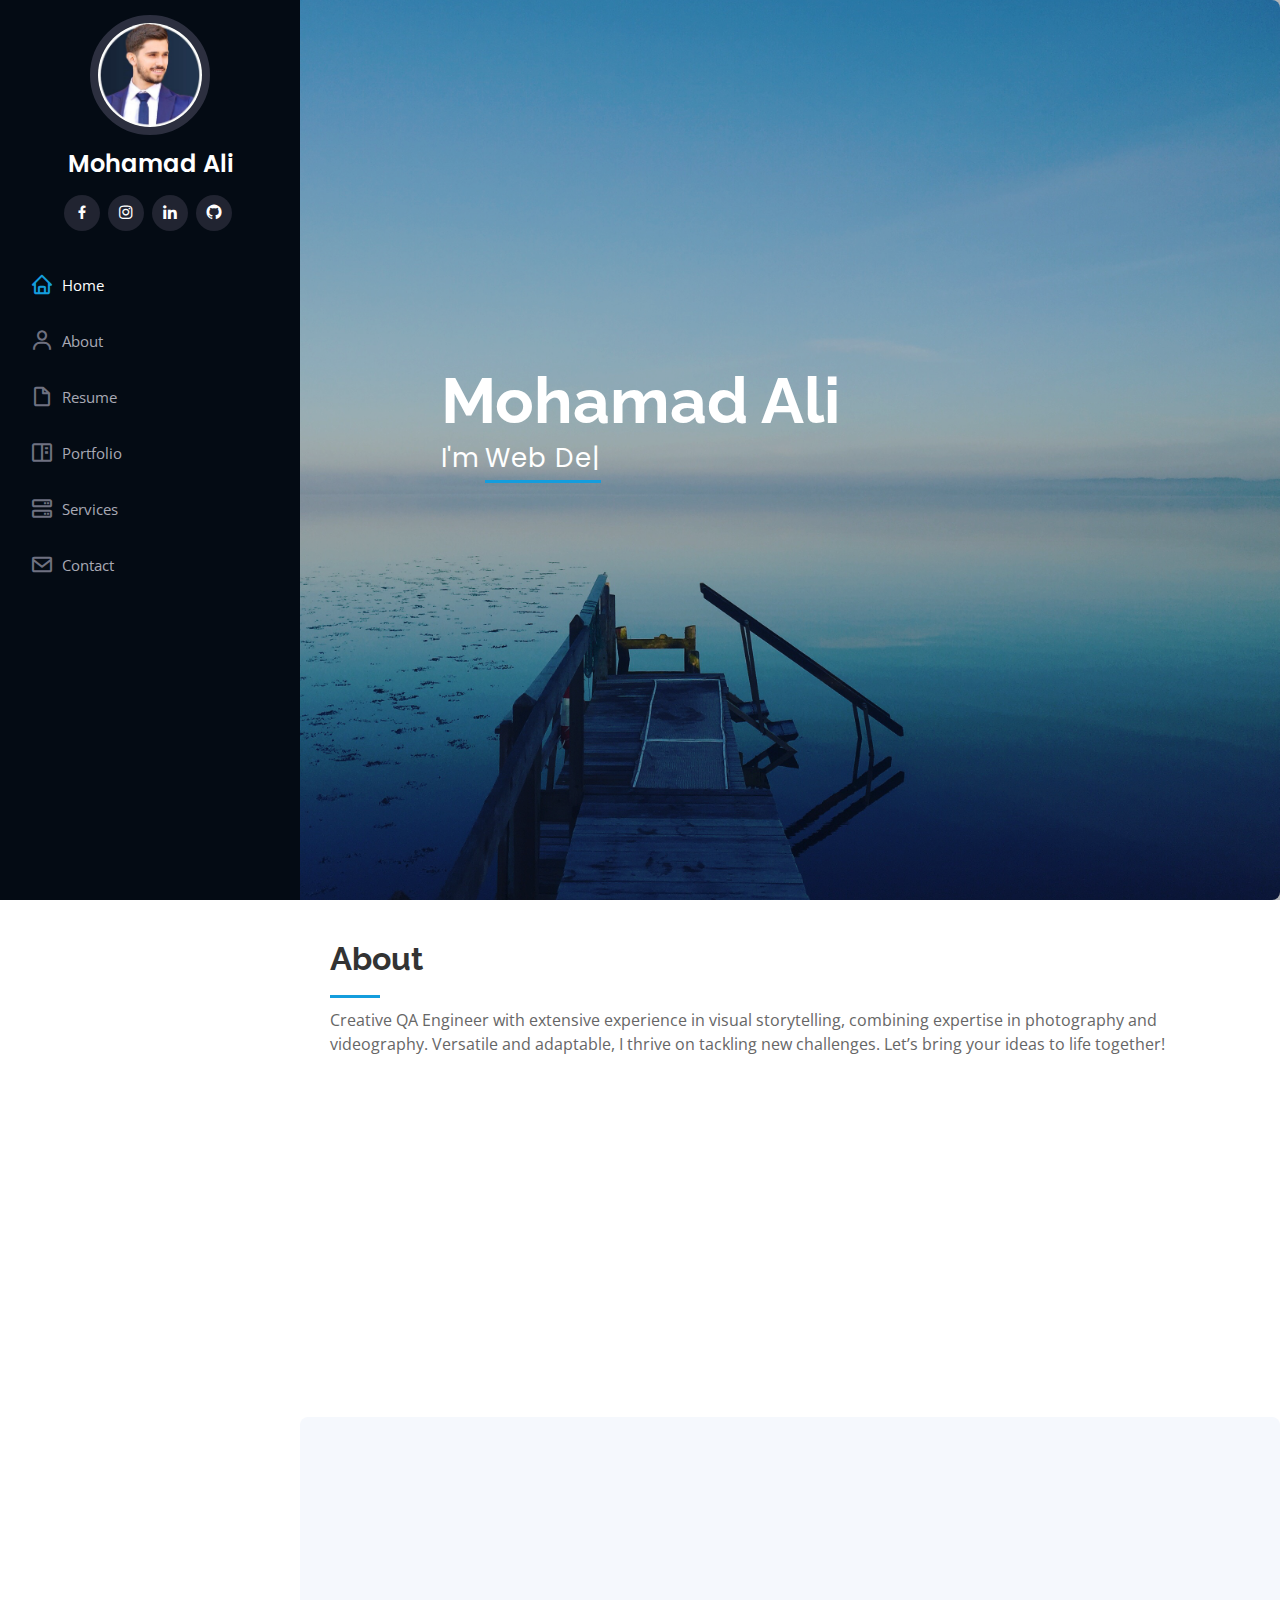
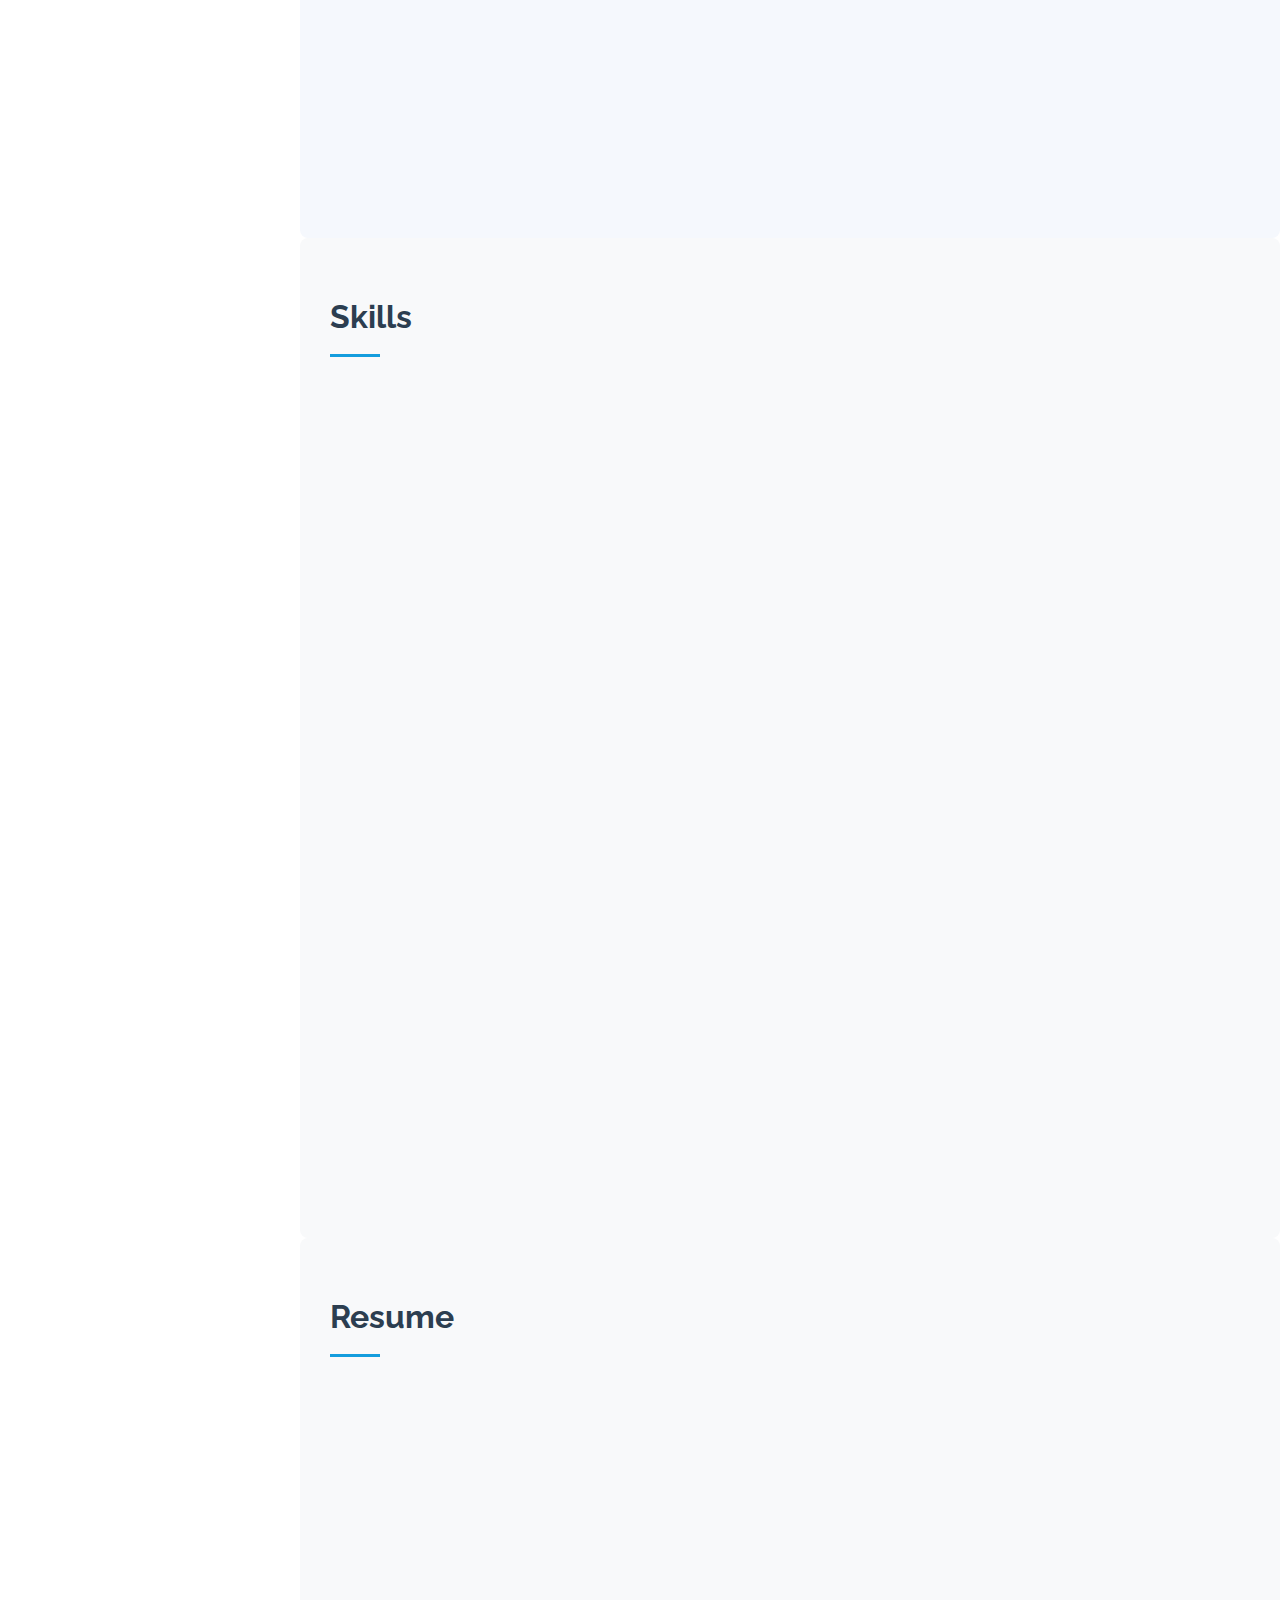
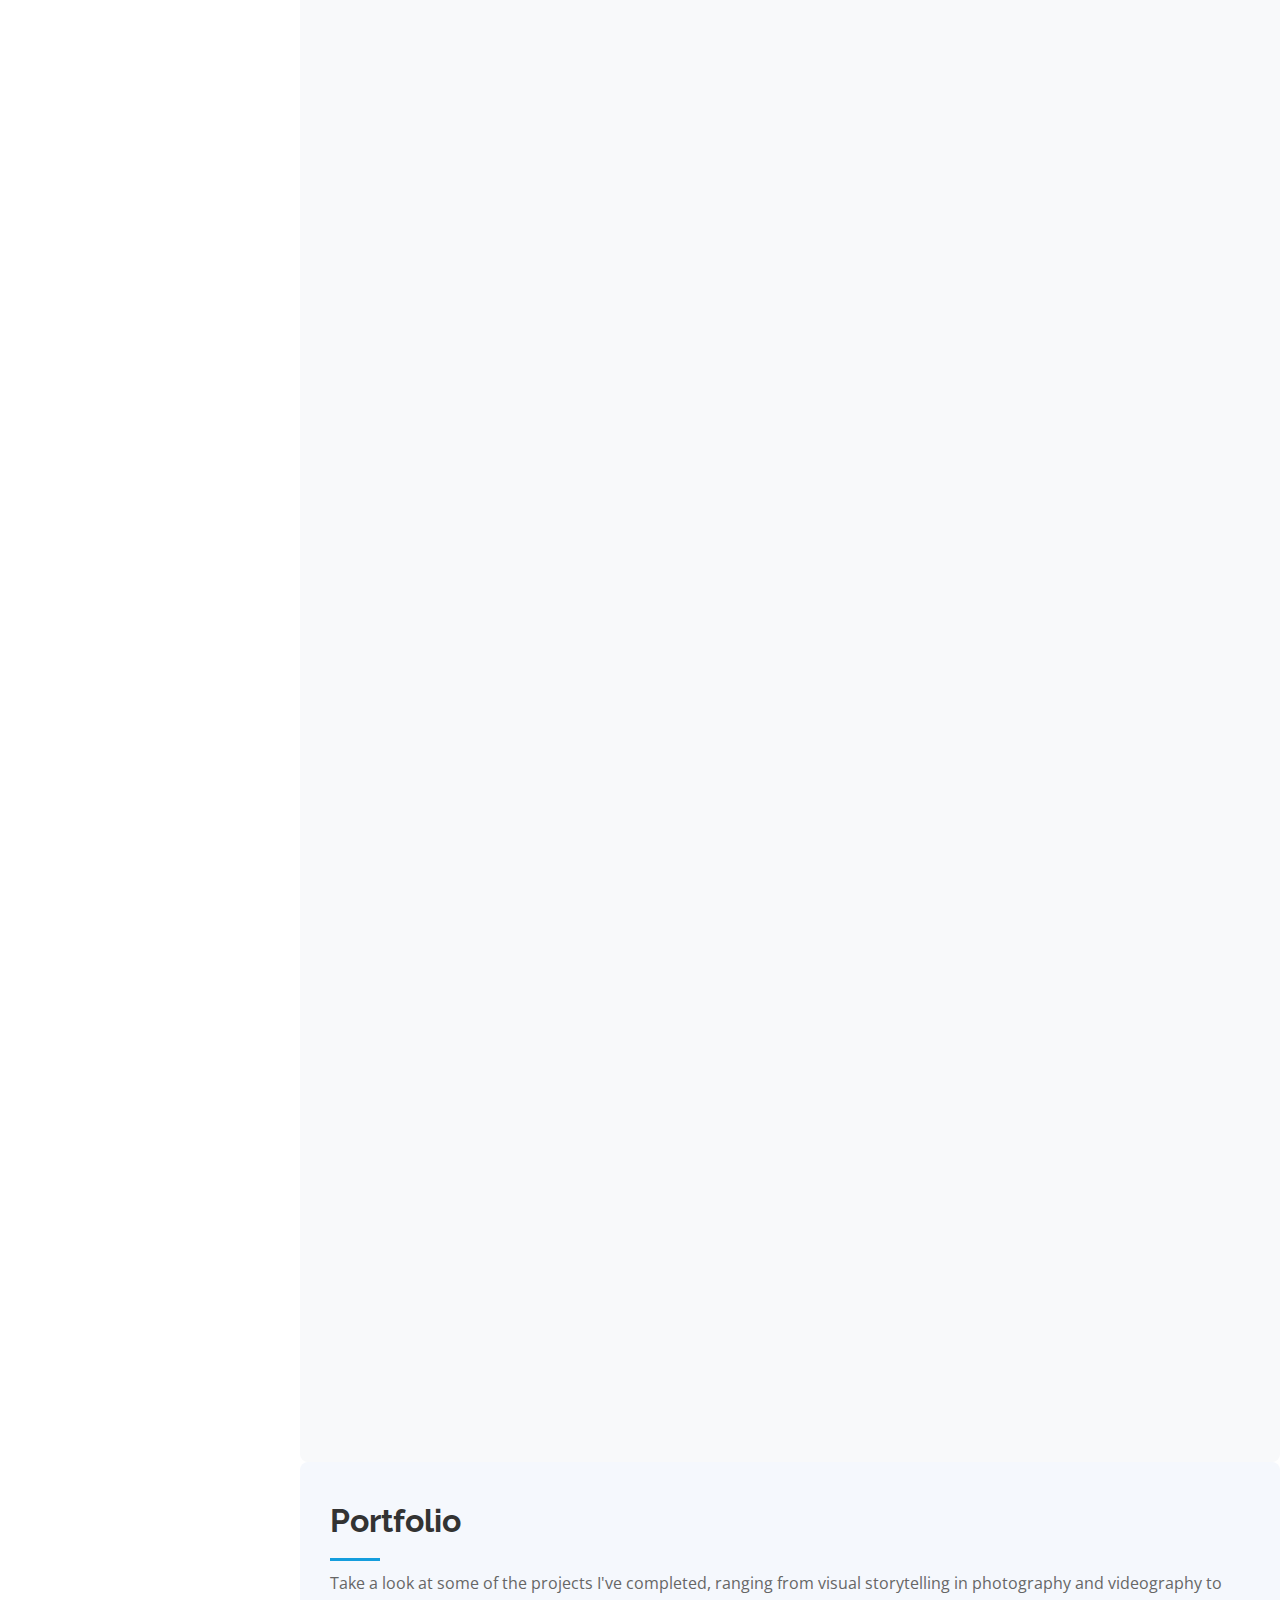
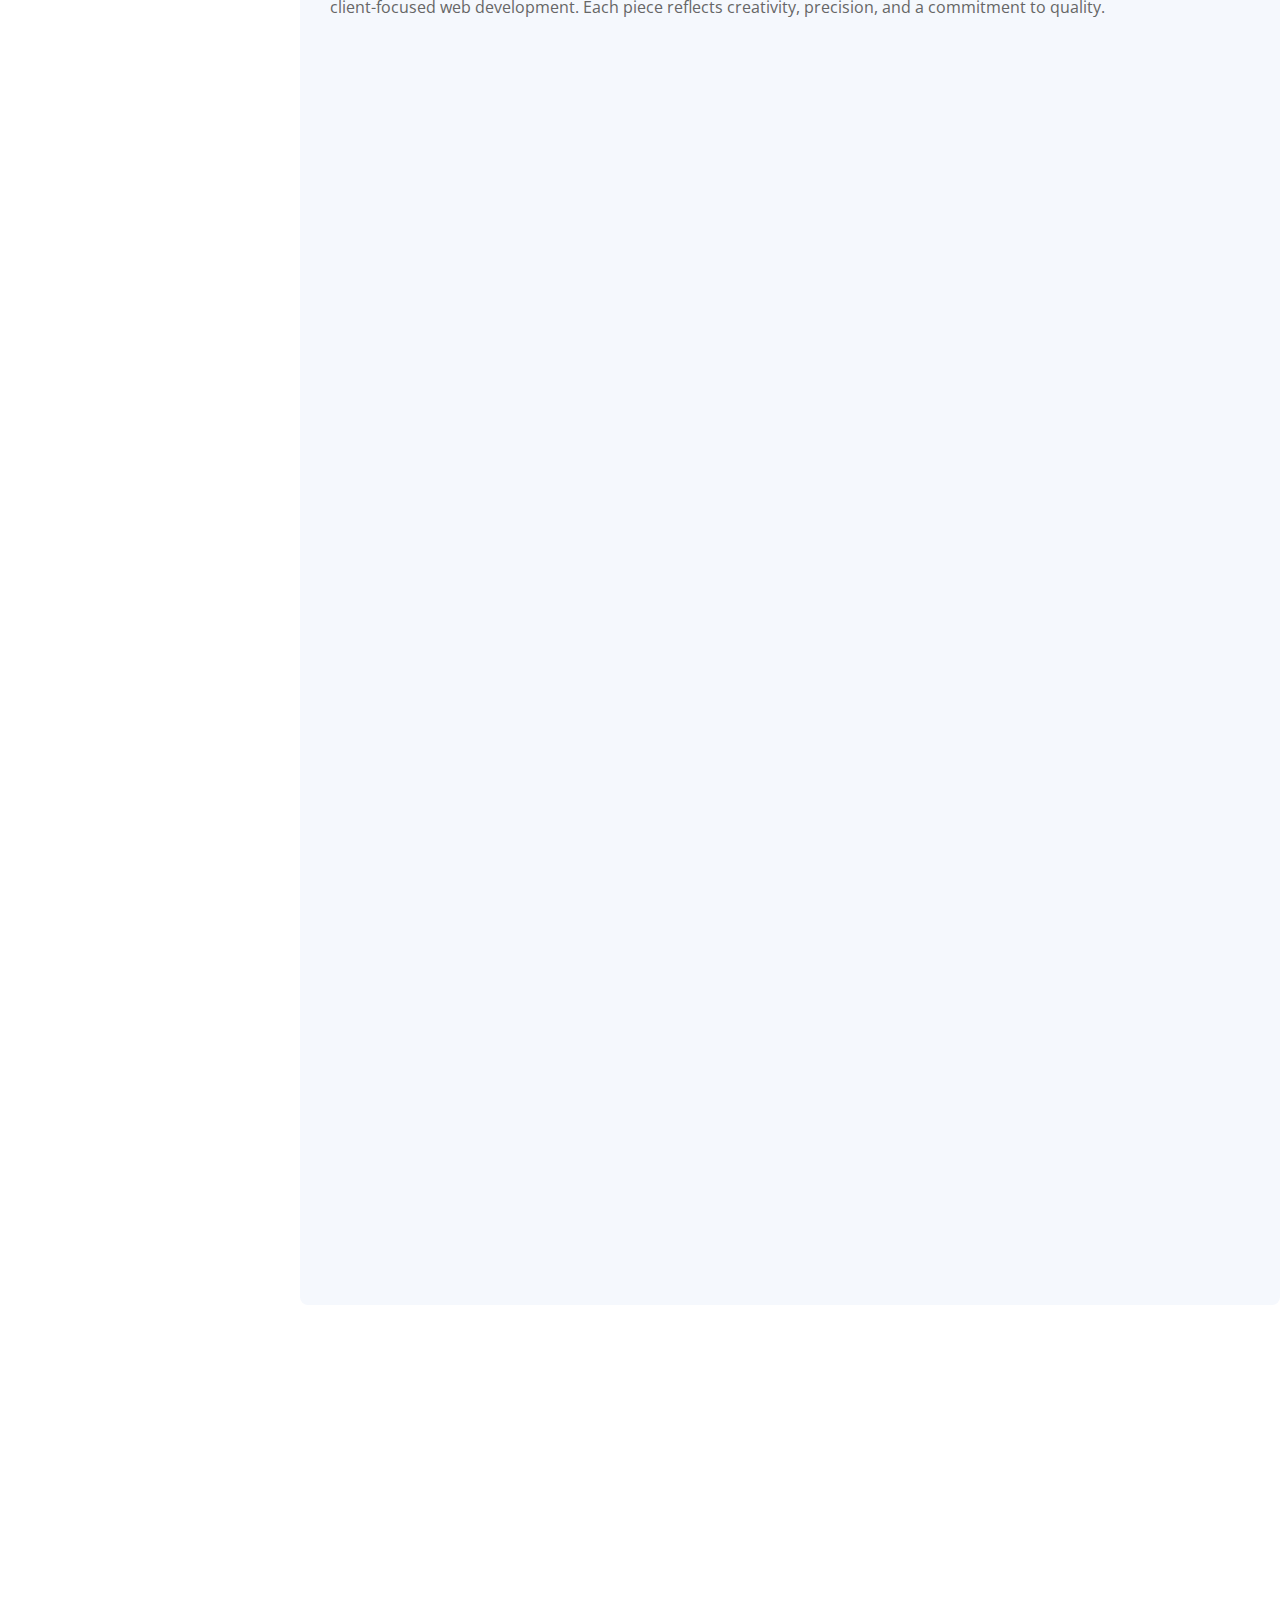
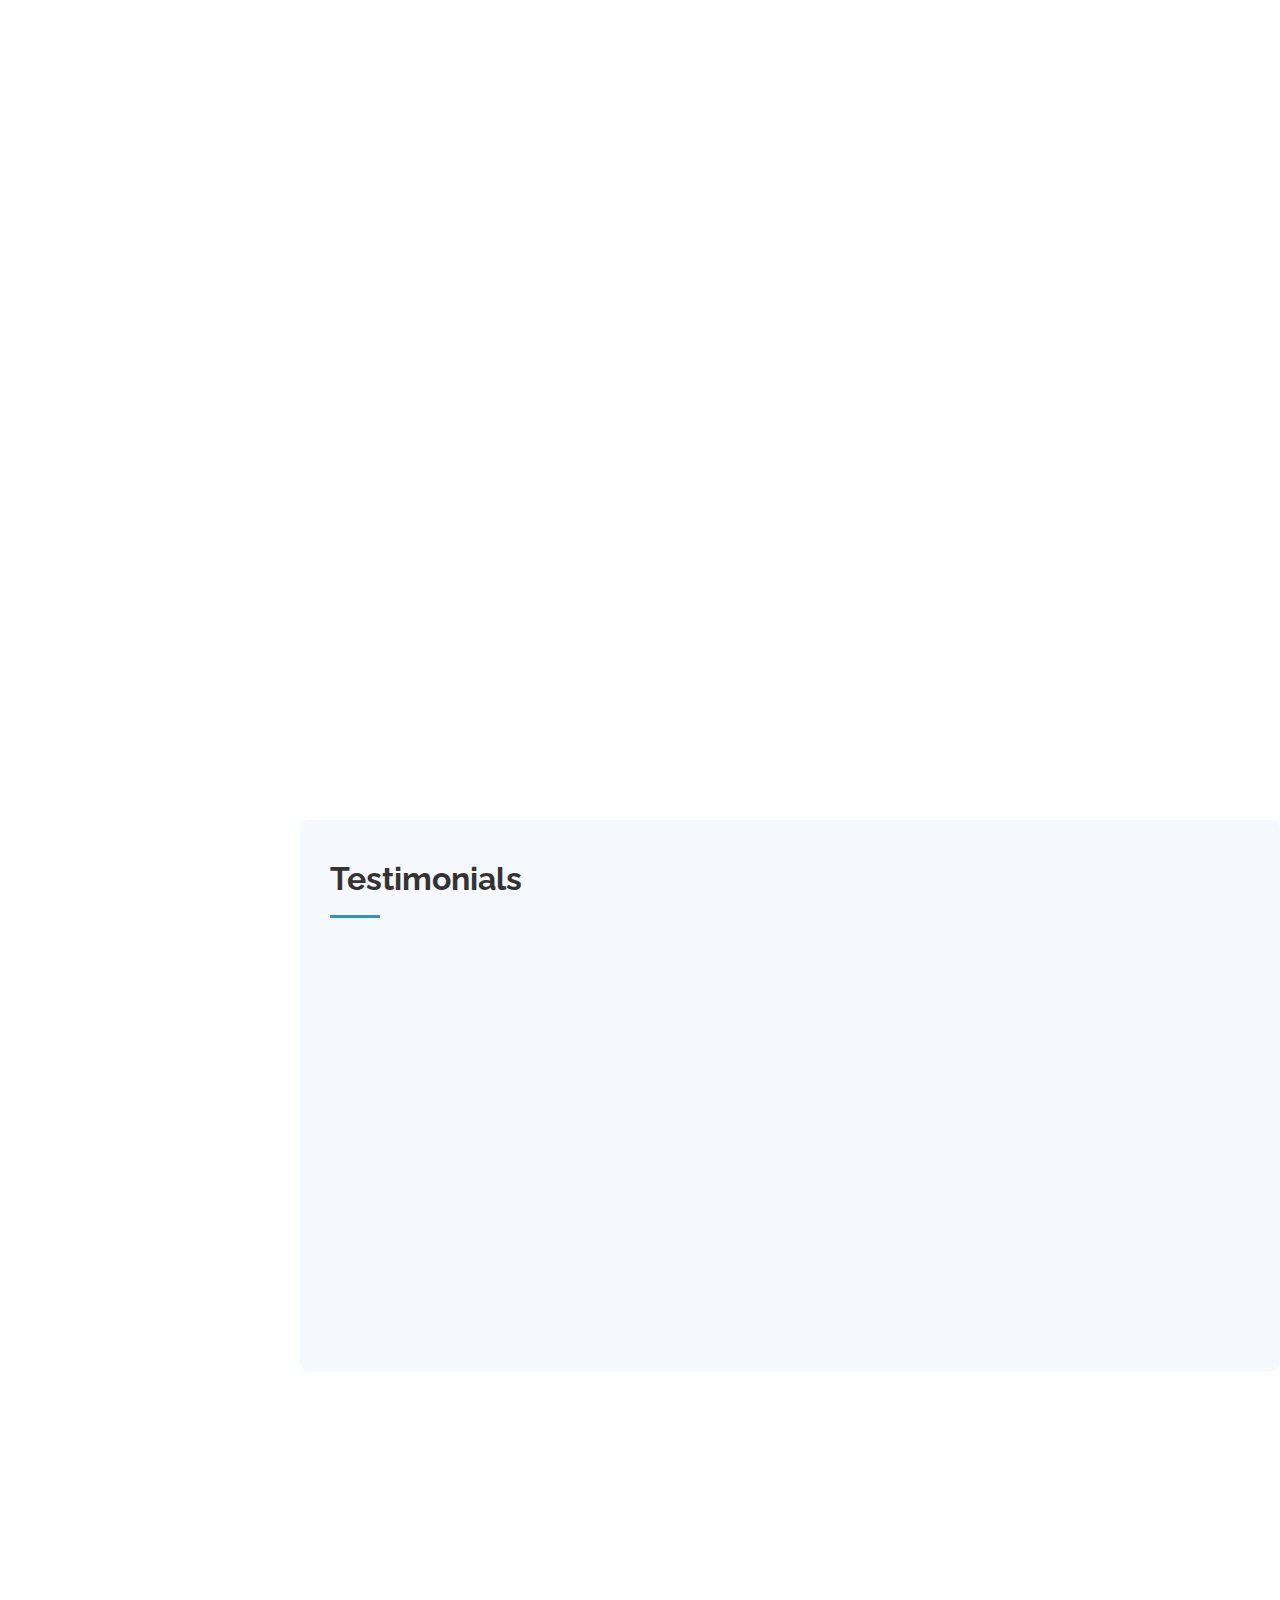
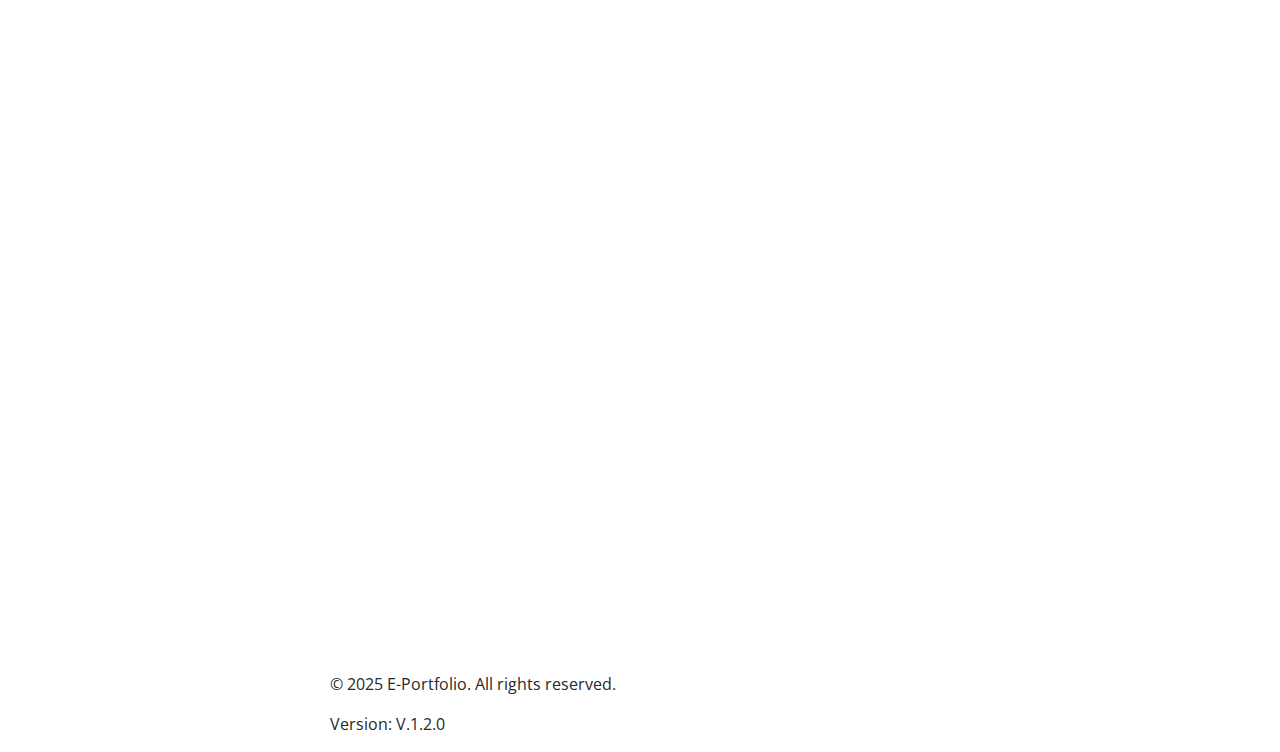
==== commit 895fc0c1: "Initial push of project files to the online repository" ====
--- a/index.html
+++ b/index.html
@@ -74,7 +74,7 @@
   <section id="hero" class="d-flex flex-column justify-content-center align-items-center">
     <div class="hero-container" data-aos="fade-in">
       <h1>Mohamad Ali</h1>
-      <p>I'm <span class="typed" data-typed-items="Developer, Freelancer, Photographer , Video editor"></span></p>
+      <p>I'm <span class="typed" data-typed-items="Web Developer, Photographer , Video editor"></span></p>
     </div>
   </section><!-- End Hero -->
 
@@ -369,7 +369,7 @@
     <!-- Portfolio Content -->
     <div class="row portfolio-container" data-aos="fade-up" data-aos-delay="100">
       <!-- Images -->
-      <div class="portfolio-item filter-images">
+      <!-- <div class="portfolio-item filter-images">
         <div class="portfolio-wrap">
           <img src="assets/img/portfolio/Tiara_B1.JPG" class="img-fluid" alt="Tiara B">
           <div class="portfolio-links">
@@ -377,7 +377,7 @@
             <a href="portfolio-details.html?sample=sample1" title="More Details"><i class="bx bx-link"></i></a>
           </div>
         </div>
-      </div>
+      </div> -->
 
       <div class="portfolio-item filter-images">
         <div class="portfolio-wrap">
@@ -433,7 +433,7 @@
       </div>
 
       <!-- Client Websites -->
-      <div class="portfolio-item filter-websites client-website-card" style="">
+      <div class="portfolio-item filter-websites client-website-card">
         <div class="card-inner">
           <!-- Front -->
           <div class="card-front">
@@ -451,14 +451,14 @@
               <a href="https://multilevelsdialogue.com" target="_blank" class="btn visit-btn web-image">
                 <i class="bi bi-globe"></i> Visit Site
               </a>
-              <a href="portfolio-details.html?sample=client1" class="btn details-btn">
+              <!-- <a href="portfolio-details.html?sample=client1" class="btn details-btn">
                 <i class="bx bx-link"></i> More Details
-              </a>
-            </div>
-          </div>
-        </div>
-      </div>
-
+              </a> -->
+            </div>
+          </div>
+        </div>
+      </div>
+      
       <div class="portfolio-item filter-websites client-website-card">
         <div class="card-inner">
           <!-- Front -->
@@ -472,14 +472,14 @@
           <!-- Back -->
           <div class="card-back">
             <h3>Vida 360</h3>
-            <p>Experience a complete 360° view of modern living with intuitive design.</p>
+            <p>Vida 360 is a blog website offering articles on health, culture, and analysis. I led its design, development, and content structuring, ensuring simplicity, responsiveness, and user-friendly navigation that aligns with client preferences.</p>
             <div class="card-buttons">
               <a href="https://vida-360.com" target="_blank" class="btn visit-btn">
                 <i class="bi bi-globe"></i> Visit Site
               </a>
-              <a href="portfolio-details.html?sample=client2" class="btn details-btn">
+              <!-- <a href="portfolio-details.html?sample=client2" class="btn details-btn">
                 <i class="bx bx-link"></i> More Details
-              </a>
+              </a> -->
             </div>
           </div>
         </div>
@@ -491,44 +491,45 @@
 <!-- ======= Services Section ======= -->
 <section id="services" class="services">
   <div class="container">
-    <div class="section-title">
+    <div class="section-title" data-aos="fade-up">
       <h2>Services</h2>
-    </div>
-    
-    <div class="row">
-      <div class="col-lg-4 col-md-6 icon-box" id="service-1" data-aos="zoom-in" data-aos-delay="100">
+      <p>Discover how I help brands shine—whether it’s through professional photography, creative video editing, dynamic design, or strategic digital solutions. Let’s bring your vision to life!</p>
+    </div>
+
+    <div class="row services-container">
+      <div class="col-lg-4 col-md-6 service-item" data-aos="zoom-in" data-aos-delay="100">
         <div class="icon"><i class="bi bi-camera"></i></div>
         <h4 class="title">Photography Sessions</h4>
         <p class="description">Capture memorable moments with professional photography sessions tailored to your needs.</p>
       </div>
-      <div class="col-lg-4 col-md-6 icon-box" id="service-2" data-aos="zoom-in" data-aos-delay="200">
+      <div class="col-lg-4 col-md-6 service-item" data-aos="zoom-in" data-aos-delay="200">
         <div class="icon"><i class="bi bi-camera-reels"></i></div>
         <h4 class="title">Video Editing Projects</h4>
         <p class="description">Transform raw footage into stunning visual stories with expert video editing services.</p>
       </div>
-      <div class="col-lg-4 col-md-6 icon-box" id="service-3" data-aos="zoom-in" data-aos-delay="300">
+      <div class="col-lg-4 col-md-6 service-item" data-aos="zoom-in" data-aos-delay="300">
         <div class="icon"><i class="bi bi-palette"></i></div>
         <h4 class="title">Graphic Design Solutions</h4>
-        <p class="description">Create eye-catching graphics for your brand, including logos, brochures, and advertisements.</p>
-      </div>
-      <div class="col-lg-4 col-md-6 icon-box" id="service-4" data-aos="zoom-in" data-aos-delay="400">
+        <p class="description">Create eye-catching graphics for your brand—from logos to brochures and advertisements.</p>
+      </div>
+      <div class="col-lg-4 col-md-6 service-item" data-aos="zoom-in" data-aos-delay="400">
         <div class="icon"><i class="bi bi-browser-chrome"></i></div>
-        <h4 class="title">Web Development Services</h4>
-        <p class="description">Build a strong online presence with custom website development and design solutions.</p>
-      </div>
-      <div class="col-lg-4 col-md-6 icon-box" id="service-5" data-aos="zoom-in" data-aos-delay="500">
-        <div class="icon"><i class="bi bi-body-text"></i></div>
+        <h4 class="title">Web Development</h4>
+        <p class="description">Build a robust online presence with custom website development and responsive design solutions.</p>
+      </div>
+      <div class="col-lg-4 col-md-6 service-item" data-aos="zoom-in" data-aos-delay="500">
+        <div class="icon"><i class="bi bi-pencil-square"></i></div>
         <h4 class="title">Content Creation</h4>
-        <p class="description">Craft engaging content for your audience, including blog posts, social media content, and more.</p>
-      </div>
-      <div class="col-lg-4 col-md-6 icon-box" id="service-6" data-aos="zoom-in" data-aos-delay="600">
+        <p class="description">Craft engaging content—from blog posts to social media—designed to captivate your audience.</p>
+      </div>
+      <div class="col-lg-4 col-md-6 service-item" data-aos="zoom-in" data-aos-delay="600">
         <div class="icon"><i class="bi bi-vector-pen"></i></div>
-        <h4 class="title">Brand Strategy Development</h4>
-        <p class="description">Develop comprehensive brand strategies to enhance your brand identity and market presence.</p>
+        <h4 class="title">Brand Strategy</h4>
+        <p class="description">Develop comprehensive brand strategies to enhance your identity and market presence.</p>
       </div>
     </div>
   </div>
-</section><!-- End Services Section -->
+</section>
 
     <!-- ======= Testimonials Section ======= -->
     <section id="testimonials" class="testimonials section-bg">
@@ -670,11 +671,14 @@
             <textarea class="form-control" name="message" id="message" rows="10" required></textarea>
           </div>
           <div class="my-3">
-            <div class="loading">Loading</div>
+            <div class="loading">Loading...</div>
             <div class="error-message invisible"></div>
-            <div class="sent-message">Your message has been sent. Thank you!</div>
-          </div>
-          <div class="text-center">
+            <div class="sent-message">
+              <i class="bi bi-check-circle"></i> 
+              Your message has been sent successfully. Thank you!
+            </div>
+          </div>
+             <div class="text-center">
             <button type="submit" class="btn-primary submit-button">Send Message</button>
           </div>
         </form>
--- a/assets/css/style.css
+++ b/assets/css/style.css
@@ -252,7 +252,7 @@
 #hero {
   width: 100%;
   height: 100vh;
-  background: url("../img/Mohamad2.jpg")  center;
+  background: url("../img/pier-4k-ct.jpg")  center;
   background-size: cover;
 }
 video {
@@ -728,69 +728,101 @@
 }
 
 /*--------------------------------------------------------------
-# Services
+# Services Section
 --------------------------------------------------------------*/
-/* ======= Services Section Enhancements ======= */
-
-/* Container Styles for Icon Boxes */
-.icon-box {
-  background: #f9f9f9; /* Light background for better contrast */
-  /* padding: 0px; */
+
+.services {
+  padding: 60px 0;
+  background: #fff;
+}
+
+.section-title {
+  /* text-align: center; */
+  /* margin-bottom: 40px; */
+  position: relative;
+}
+
+.section-title h2 {
+  font-size: 32px;
+  color: #333;
+  font-weight: 700;
+  margin-bottom: 10px;
+}
+
+.section-title p {
+  font-size: 16px;
+  color: #666;
+  margin: 0 auto;
+}
+
+/* Services container with flex and controlled gap */
+.services-container {
+  display: flex;
+  flex-wrap: wrap;
+  justify-content: center;
+  gap: 30px; /* Controls both horizontal and vertical space */
+}
+
+/* Service Item Styling */
+.service-item {
+  background: #f9f9f9;
   border-radius: 10px;
   text-align: center;
-  transition: transform 0.3s ease, box-shadow 0.3s ease; /* Adds a smooth animation */
-  box-shadow: 0 4px 8px rgba(0, 0, 0, 0.1);
-  margin: 15px 0; /*Vertical spacing between rows*/
-}
-
-/* Add horizontal spacing between columns */
-@media (min-width: 768px) {
-  .icon-box {
-    margin: 15px 10px; /* Horizontal spacing on larger screens */
-  }
-}
-
-/* Hover Effects for Services */
-.icon-box:hover {
-  transform: translateY(-10px); /* Subtle hover effect */
-  box-shadow: 0 8px 16px rgba(0, 0, 0, 0.2); /* More prominent shadow on hover */
-  background: #ffffff; /* Slightly brighter background on hover */
-}
-
-/* Icon Styling */
-.icon-box .icon {
-  font-size: 48px;
-  color: #149ddd; /* Blue accent for icons */
+  padding: 30px 20px;
+  transition: transform 0.3s ease, box-shadow 0.3s ease;
+  box-shadow: 0 4px 12px rgba(0, 0, 0, 0.1);
+  flex: 1 1 300px;  /* Allows cards to grow/shrink with a minimum width */
+  max-width: 320px;
+}
+
+/* Hover Effects */
+.service-item:hover {
+  transform: translateY(-8px);
+  box-shadow: 0 8px 20px rgba(0, 0, 0, 0.2);
+  background: #fff;
+}
+
+/* Icon styling */
+.service-item .icon {
+  font-size: 50px;
+  color: #149ddd;
+  margin-bottom: 15px;
+  transition: color 0.3s ease;
+}
+
+.service-item:hover .icon {
+  color: #0f87c1;
+}
+
+/* Title styling */
+.service-item .title {
+  font-size: 20px;
+  font-weight: 600;
   margin-bottom: 10px;
+  color: #333;
   transition: color 0.3s ease;
 }
 
-.icon-box:hover .icon {
-  color: #0f87c1; /* Darker blue on hover */
-}
-
-/* Title Styling */
-.icon-box .title {
-  font-size: 20px;
-  font-weight: bold;
-  color: #333333;
-  margin-bottom: 10px;
-  transition: color 0.3s ease;
-}
-
-.icon-box:hover .title {
-  color: #149ddd; /* Highlight title on hover */
-}
-
-/* Description Styling */
-.icon-box .description {
+.service-item:hover .title {
+  color: #149ddd;
+}
+
+/* Description styling */
+.service-item .description {
   font-size: 14px;
-  color: #666666;
-  transition: color 0.3s ease;
-}
-
-.icon-box:hover .description {
-  color: #333333; /* Darker text on hover */
+  color: #666;
+  line-height: 1.5;
+}
+
+/* Responsive adjustments */
+@media (max-width: 767px) {
+  .services-container {
+    gap: 20px;
+  }
+  .service-item {
+    padding: 20px;
+    margin-bottom: 20px;
+  }
 }
 
 /*--------------------------------------------------------------
@@ -984,6 +1016,13 @@
   padding-bottom: 8px;
 }
 
+/* General Enhancements */
+.my-3 {
+  position: relative;
+  margin-top: 15px;
+}
+
+/* Validation Text Styling */
 .contact .php-email-form .validate {
   display: none;
   color: red;
@@ -992,35 +1031,19 @@
   font-size: 13px;
 }
 
-.contact .php-email-form .error-message {
+/* Loading Message Styling */
+.contact .php-email-form .loading {
   display: none;
-  color: #fff;
-  background: #ed3c0d;
-  text-align: left;
-  padding: 15px;
-  font-weight: 600;
-}
-
-.contact .php-email-form .error-message br+br {
-  margin-top: 25px;
-}
-
-.contact .php-email-form .sent-message {
-  display: none;
-  color: #fff;
-  background: #18d26e;
+  background: rgba(255, 255, 255, 0.9);
+  color: #333;
   text-align: center;
   padding: 15px;
-  font-weight: 600;
-}
-
-.contact .php-email-form .loading {
-  display: none;
-  background: #fff;
-  text-align: center;
-  padding: 15px;
-}
-
+  font-weight: 500;
+  border-radius: 8px;
+  box-shadow: 0px 4px 10px rgba(0, 0, 0, 0.1);
+}
+
+/* Animated Loading Spinner */
 .contact .php-email-form .loading:before {
   content: "";
   display: inline-block;
@@ -1028,10 +1051,64 @@
   width: 24px;
   height: 24px;
   margin: 0 10px -6px 0;
-  border: 3px solid #18d26e;
-  border-top-color: #eee;
+  border: 3px solid #149ddd; /* Primary color */
+  border-top-color: transparent;
   animation: animate-loading 1s linear infinite;
 }
+
+@keyframes animate-loading {
+  0% {
+    transform: rotate(0deg);
+  }
+  100% {
+    transform: rotate(360deg);
+  }
+}
+
+/* Error Message Styling */
+.contact .php-email-form .error-message {
+  display: none;
+  color: #fff;
+  background: #ed3c0d; /* Vibrant red for errors */
+  text-align: left;
+  padding: 15px;
+  font-weight: 600;
+  border-radius: 8px;
+  box-shadow: 0px 4px 10px rgba(0, 0, 0, 0.1);
+}
+
+/* Success Message Styling */
+.contact .php-email-form .sent-message {
+  display: none;
+  color: #fff;
+  background: #149ddd; /* Matches theme's primary color */
+  text-align: center;
+  padding: 15px 20px;
+  font-weight: 600;
+  border-radius: 8px;
+  box-shadow: 0px 4px 10px rgba(0, 0, 0, 0.1);
+  animation: slide-in 0.5s ease-out; /* Smooth sliding animation */
+}
+
+/* Add Success Icon Styling */
+.contact .php-email-form .sent-message i {
+  font-size: 20px;
+  margin-right: 10px;
+  color: #fff;
+}
+
+/* Animations */
+@keyframes slide-in {
+  0% {
+    opacity: 0;
+    transform: translateY(-20px);
+  }
+  100% {
+    opacity: 1;
+    transform: translateY(0);
+  }
+}
+
 
 .contact .php-email-form .form-group {
   margin-bottom: 15px;
@@ -1248,7 +1325,7 @@
 
 .skills .section-title h2 {
   font-size: 2rem;
-  text-align: center;
+  /* text-align: center; */
   margin-bottom: 20px;
   color: #2c3e50; /* Dark text for emphasis */
 }
@@ -1305,7 +1382,7 @@
 }
 
 .resume .section-title h2 {
-  text-align: center;
+  /* text-align: center; */
   font-size: 2rem;
   color: #2c3e50;
   margin-bottom: 40px;
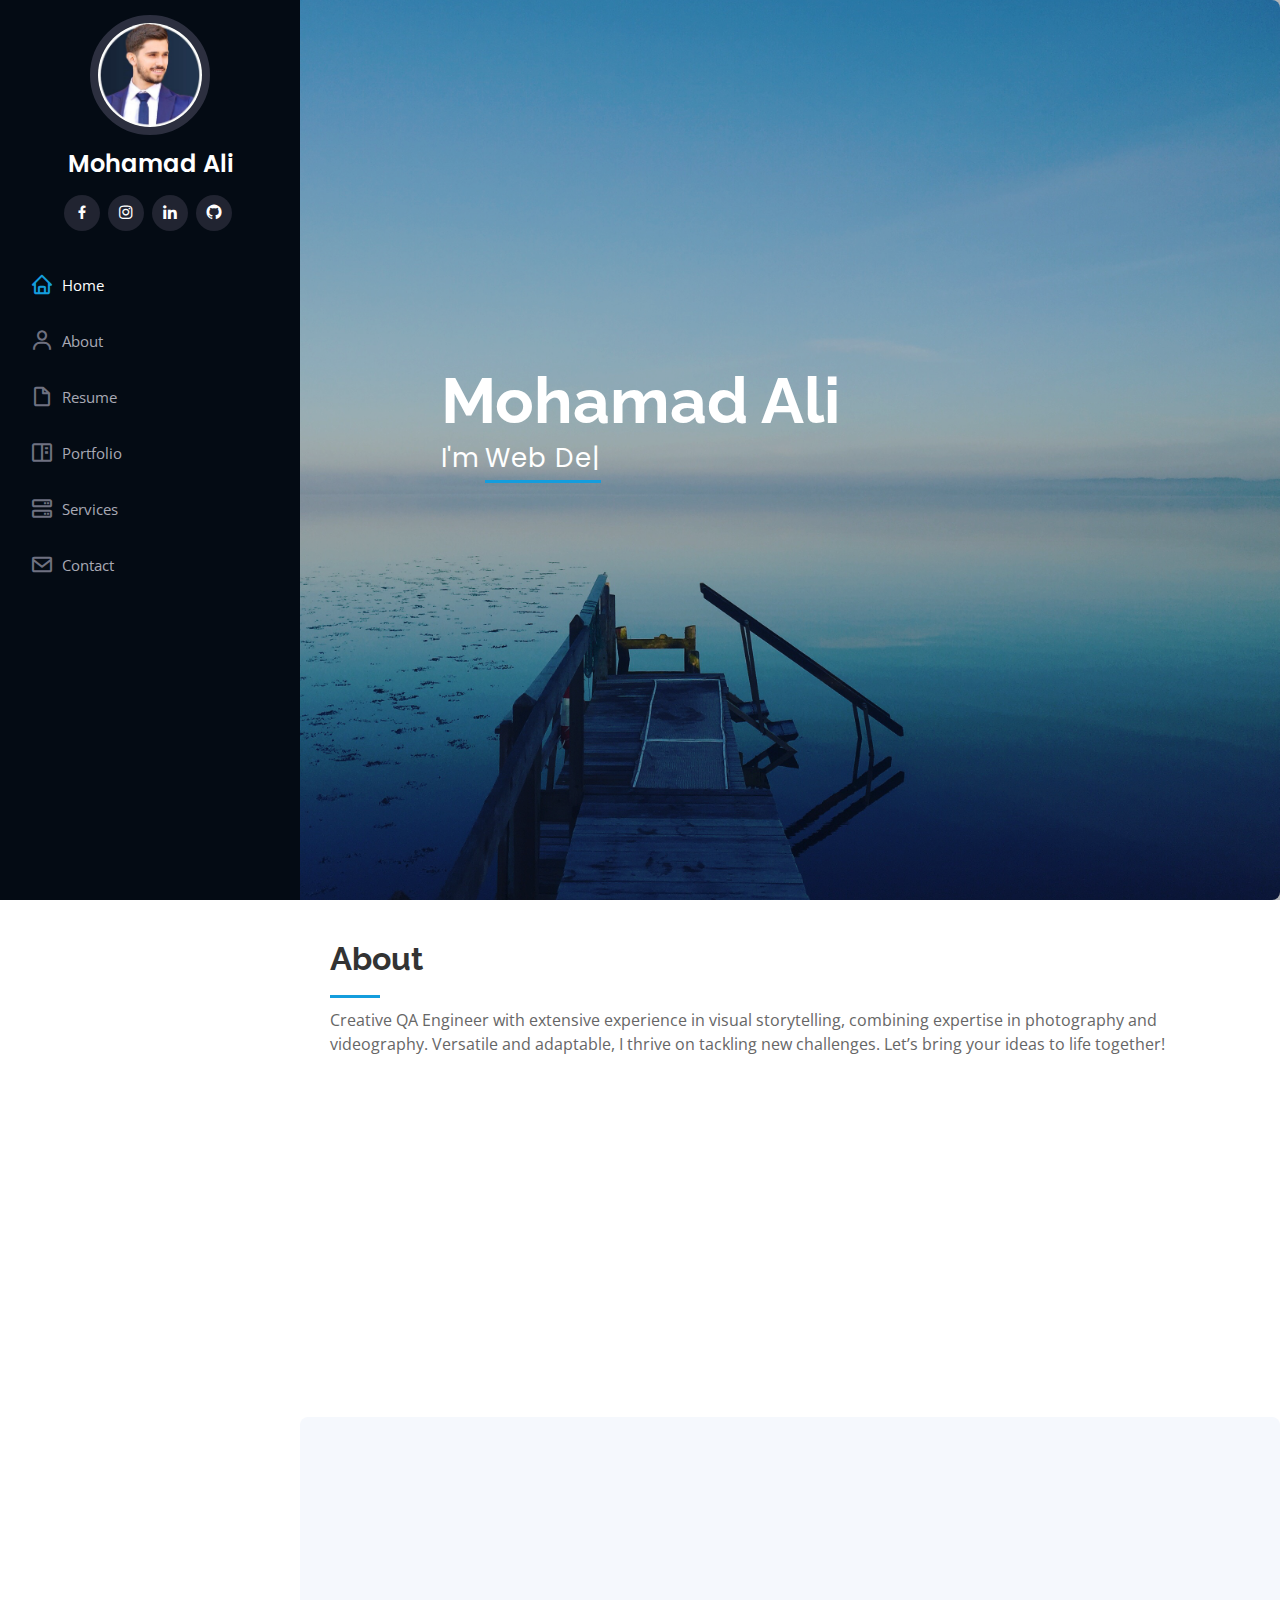
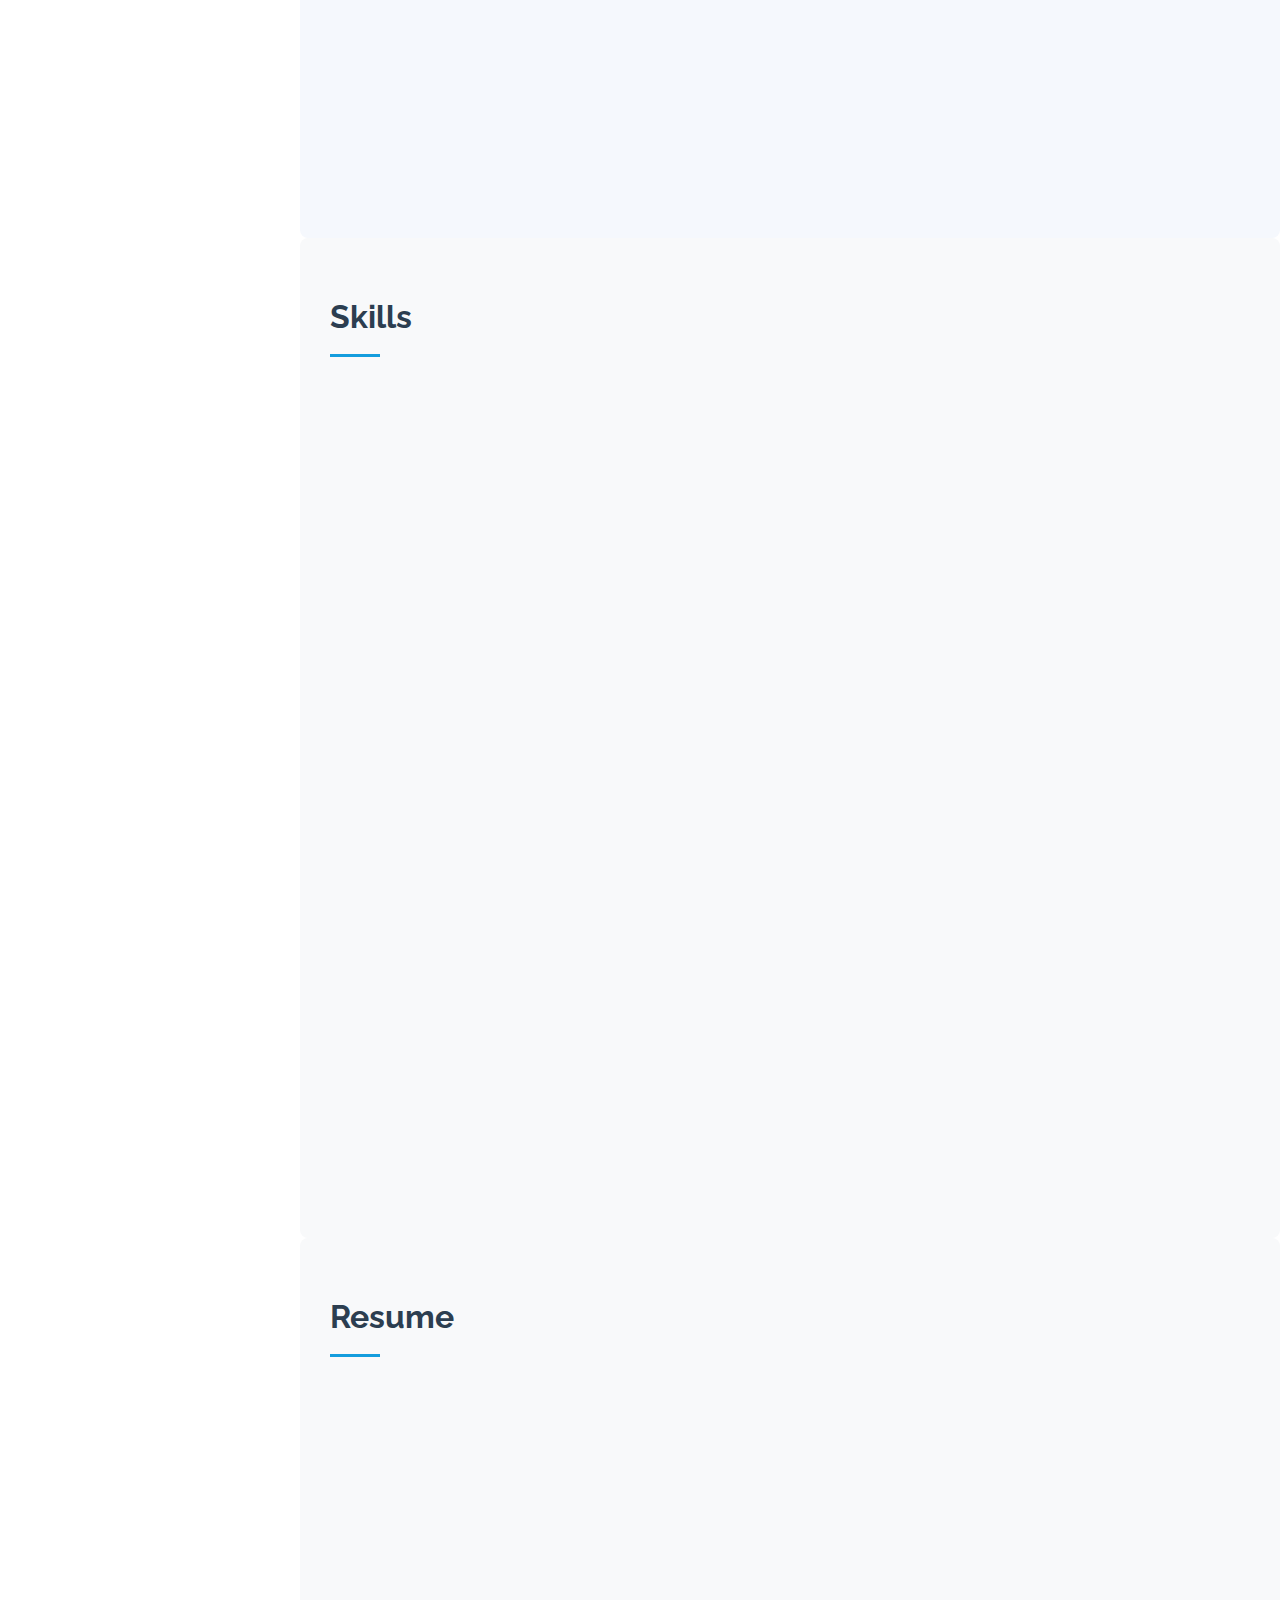
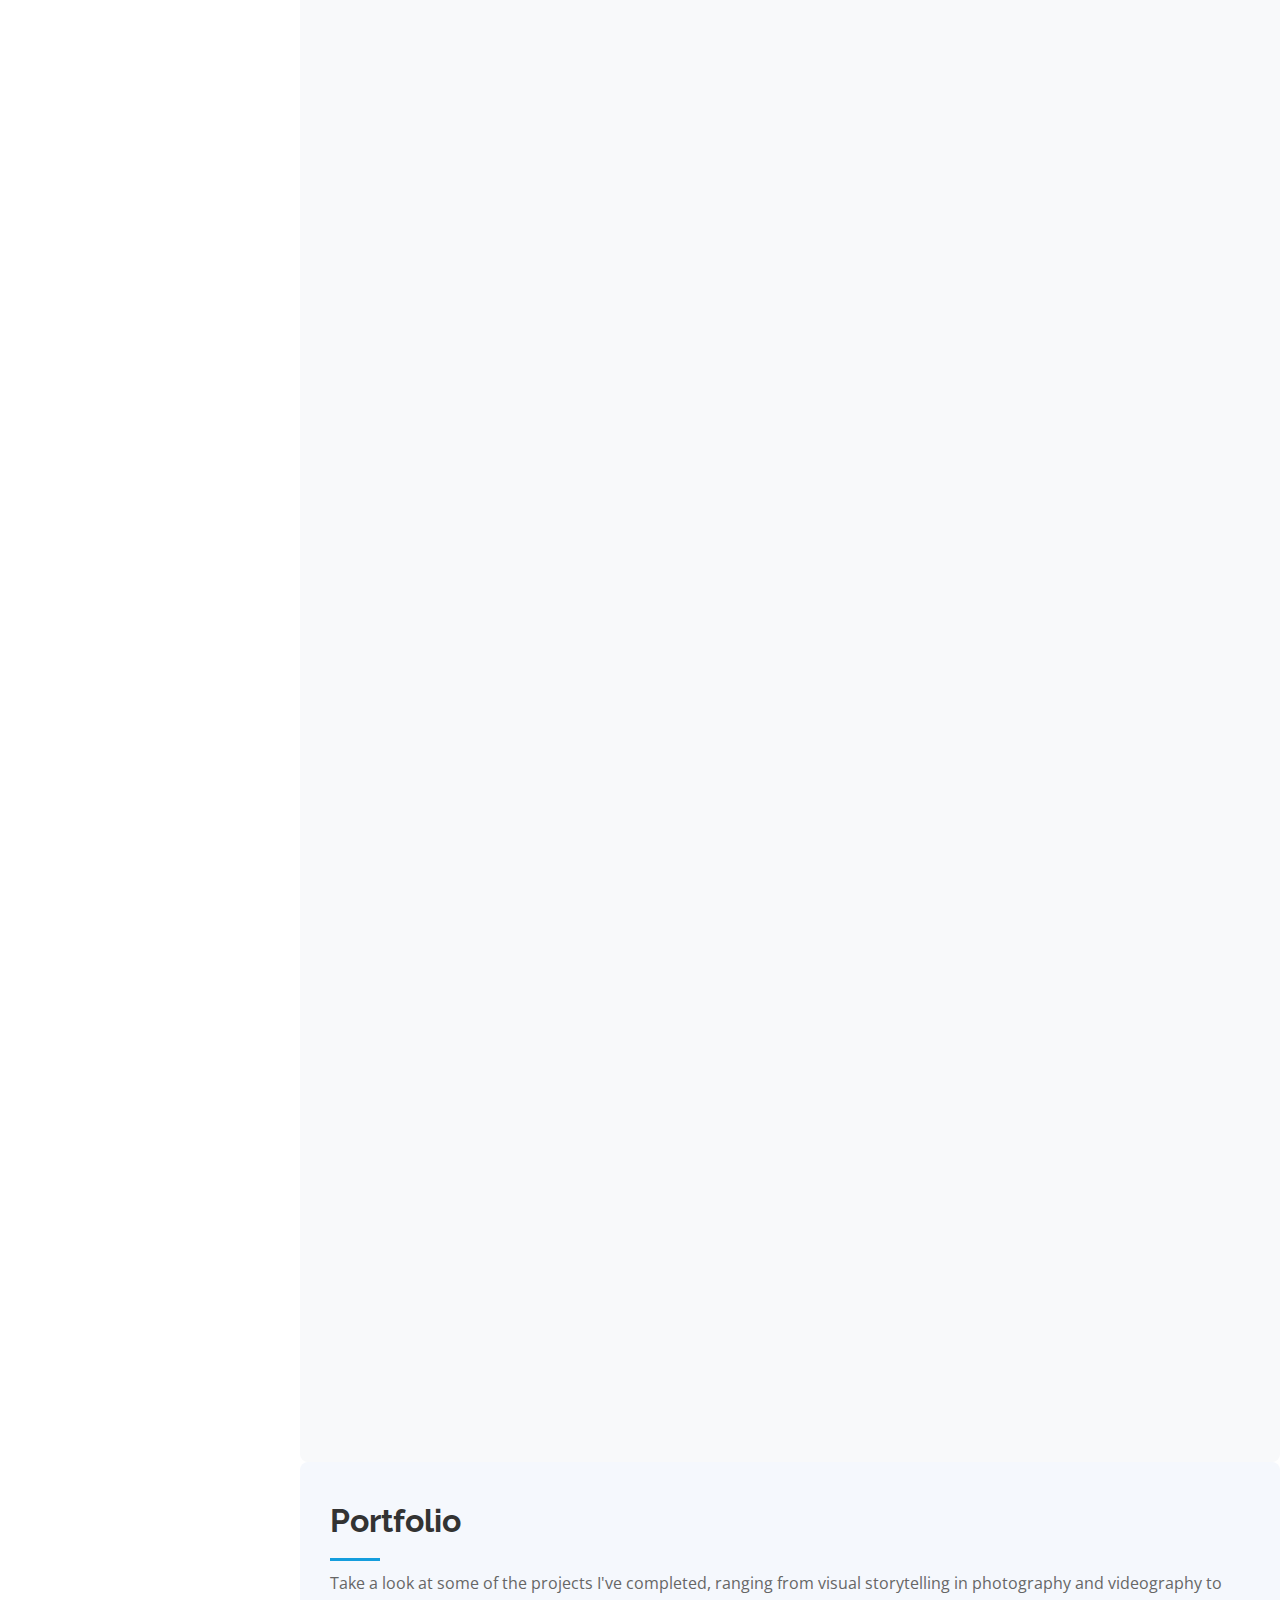
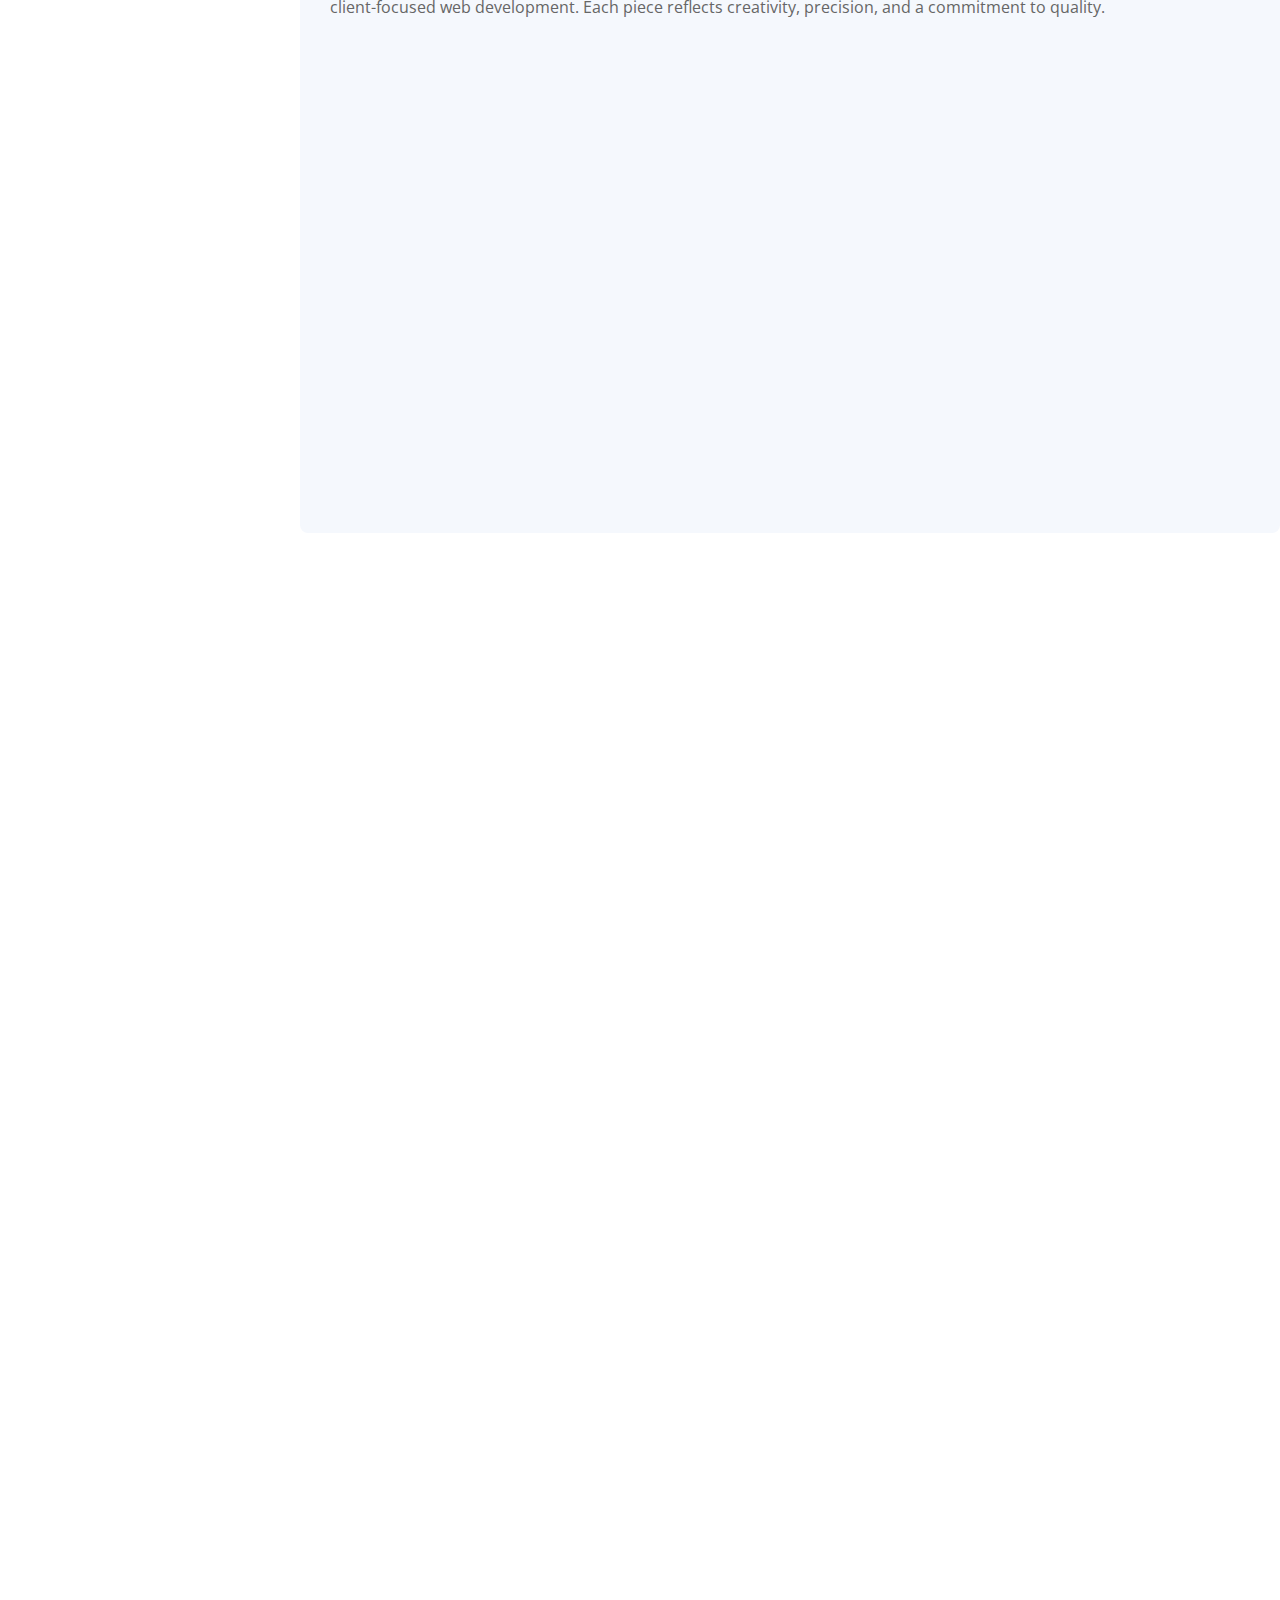
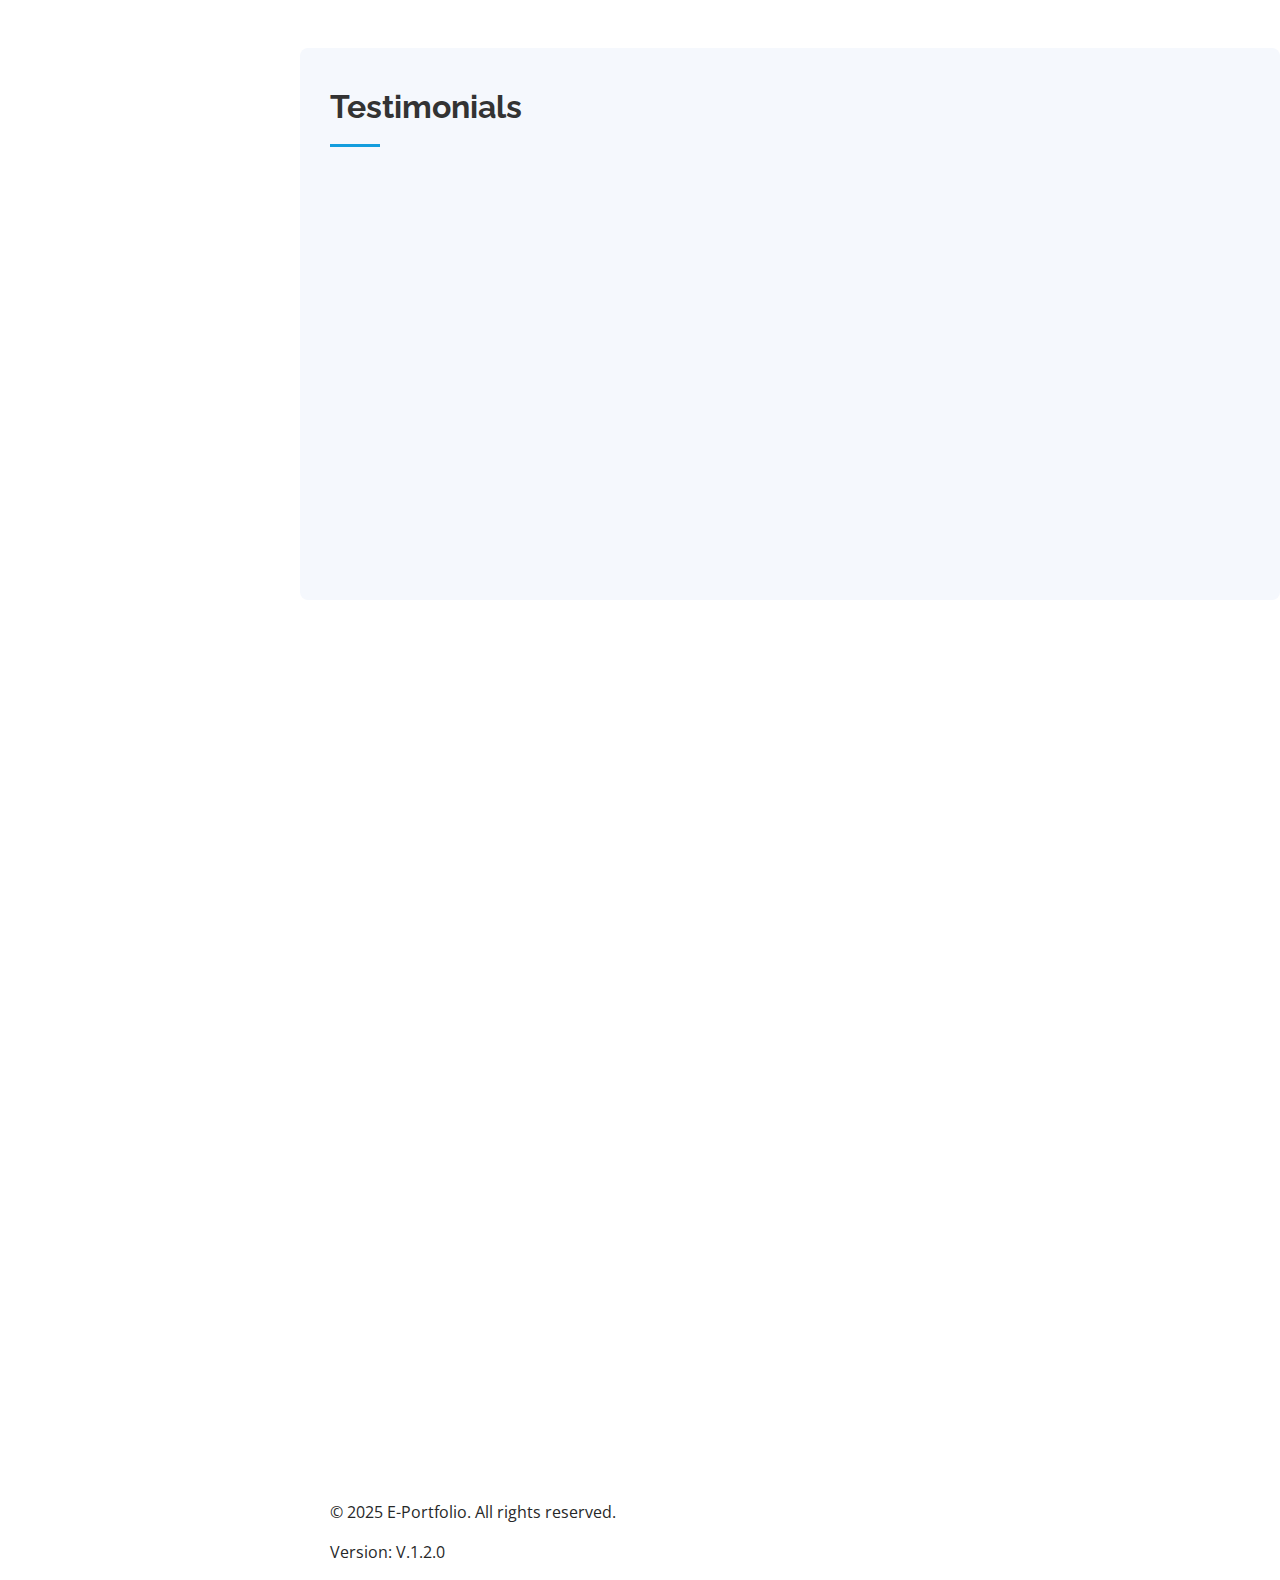
==== commit 1088a2c9: "Updating portfolio , fixing urgent bug and setting by default images selected filter" ====
--- a/index.html
+++ b/index.html
@@ -359,7 +359,7 @@
       <div class="col-lg-12 d-flex justify-content-center">
         <ul id="portfolio-flters">
           <!-- <li data-filter="*" class="filter-active">All</li> -->
-          <li class= "images-section" data-filter=".filter-images">Images</li>
+          <li class= "images-section filter-active" data-filter=".filter-images">Images</li>
           <li data-filter=".filter-videos">Videos</li>
           <li data-filter=".filter-websites">Websites</li>
         </ul>
--- a/assets/css/style.css
+++ b/assets/css/style.css
@@ -1239,56 +1239,76 @@
   }
 }
 
+/* Portfolio Container */
 .portfolio-container {
   display: flex;
   flex-wrap: wrap;
   gap: 20px; /* Space between portfolio items */
   justify-content: center; /* Center items in the row */
-}
-
+  box-sizing: border-box; /* Ensures consistent spacing */
+}
+
+/* Portfolio Item */
 .portfolio-item {
   flex: 1 1 calc(33.333% - 20px); /* Responsive: 3 items per row */
   max-width: calc(33.333% - 20px);
-  height: 350px; /* Fixed height for all items */
+  height: auto; /* Let the height adapt dynamically */
   display: flex;
-  align-items: center;
-  justify-content: center;
-  box-sizing: border-box;
-}
-
-@media screen and (max-width: 768px) {
-  .portfolio-item {
-    flex: 1 1 calc(50% - 20px); /* 2 items per row on tablets */
-    max-width: calc(50% - 20px);
-  }
-}
-
-@media screen and (max-width: 576px) {
-  .portfolio-item {
-    flex: 1 1 100%; /* 1 item per row on small screens */
-    max-width: 100%;
-  }
-}
-
+  align-items: stretch; /* Stretch content to fill the height */
+  box-sizing: border-box; /* Prevents layout issues */
+}
+
+/* Ensure Consistent Heights for Content */
 .portfolio-wrap {
   width: 100%;
-  height: 100%;
+  height: 100%; /* Set full height to match parent container */
   overflow: hidden;
   border-radius: 10px;
   box-shadow: 0px 4px 6px rgba(0, 0, 0, 0.1); /* Subtle shadow for aesthetic */
   display: flex;
-  align-items: center;
-  justify-content: center;
-  position: relative;
+  flex-direction: column; /* Stack content vertically */
+  justify-content: flex-start;
   background-color: #f9f9f9; /* Light background for consistency */
 }
 
+/* Portfolio Media (Images/Videos) */
 .portfolio-wrap img,
 .portfolio-wrap video {
   width: 100%;
-  height: 100%;
-  object-fit: cover; /* Scale content without distortion */
-  border-radius: 10px; /* Match parent border radius */
+  height: auto; /* Maintain aspect ratio */
+  object-fit: cover; /* Prevent distortion */
+  border-radius: 10px 10px 0 0; /* Match parent border radius for top edges */
+  flex-grow: 1; /* Ensure media fills the available space */
+}
+
+/* Tablet View (768px and smaller) */
+@media screen and (max-width: 768px) {
+  .portfolio-item {
+    flex: 1 1 calc(50% - 20px); /* Adjust to 2 items per row */
+    max-width: calc(50% - 20px);
+    height: auto; /* Maintain dynamic height */
+  }
+
+  .portfolio-wrap {
+    height: auto; /* Adjust height naturally for smaller screens */
+  }
+}
+
+/* Mobile View (576px and smaller) */
+@media screen and (max-width: 576px) {
+  .portfolio-item {
+    flex: 1 1 100%; /* Single item per row */
+    max-width: 100%; /* Full-width items */
+    margin-bottom: 15px; /* Add spacing between stacked items */
+  }
+}
+
+/* Equalize Heights for All Items */
+.portfolio-item > .portfolio-wrap {
+  display: flex;
+  flex-direction: column;
+  justify-content: space-between; /* Ensure content spacing is consistent */
+  height: 100%; /* Fill parent container */
 }
 
  /* .portfolio-links {
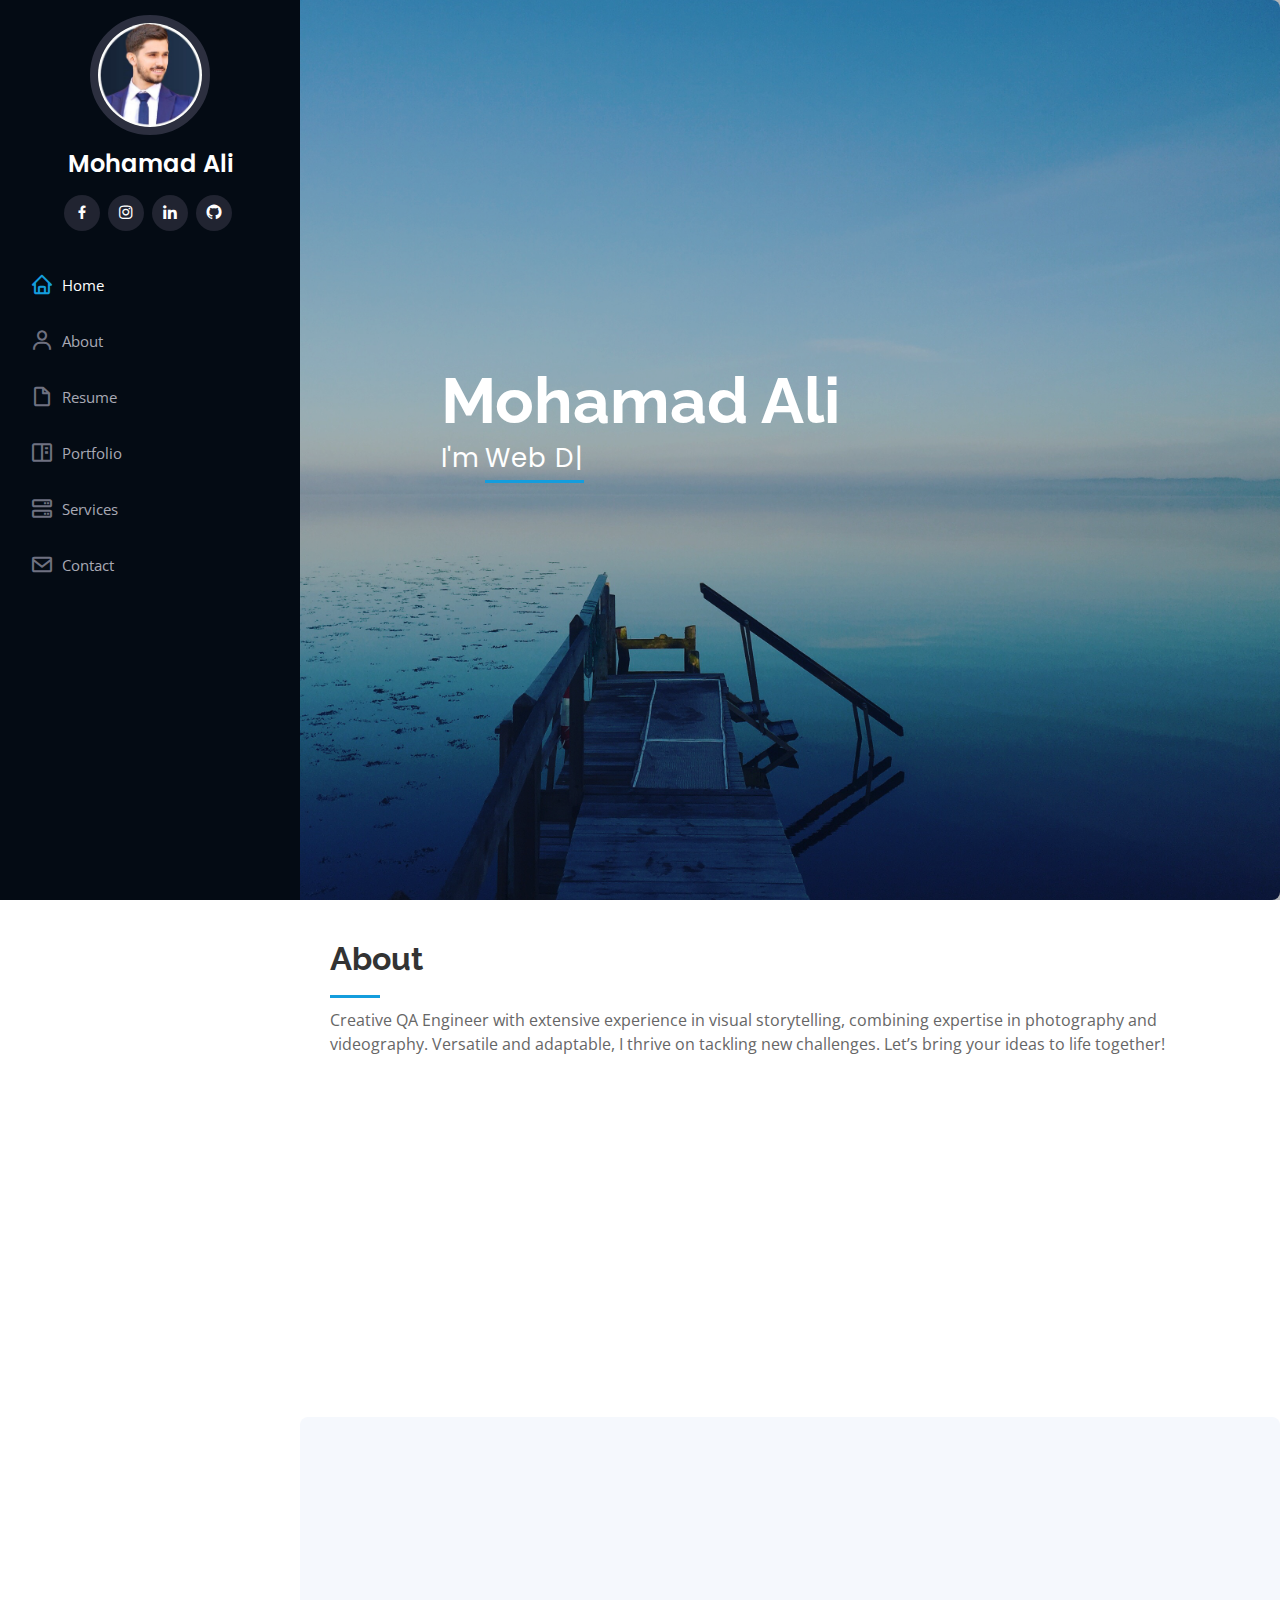
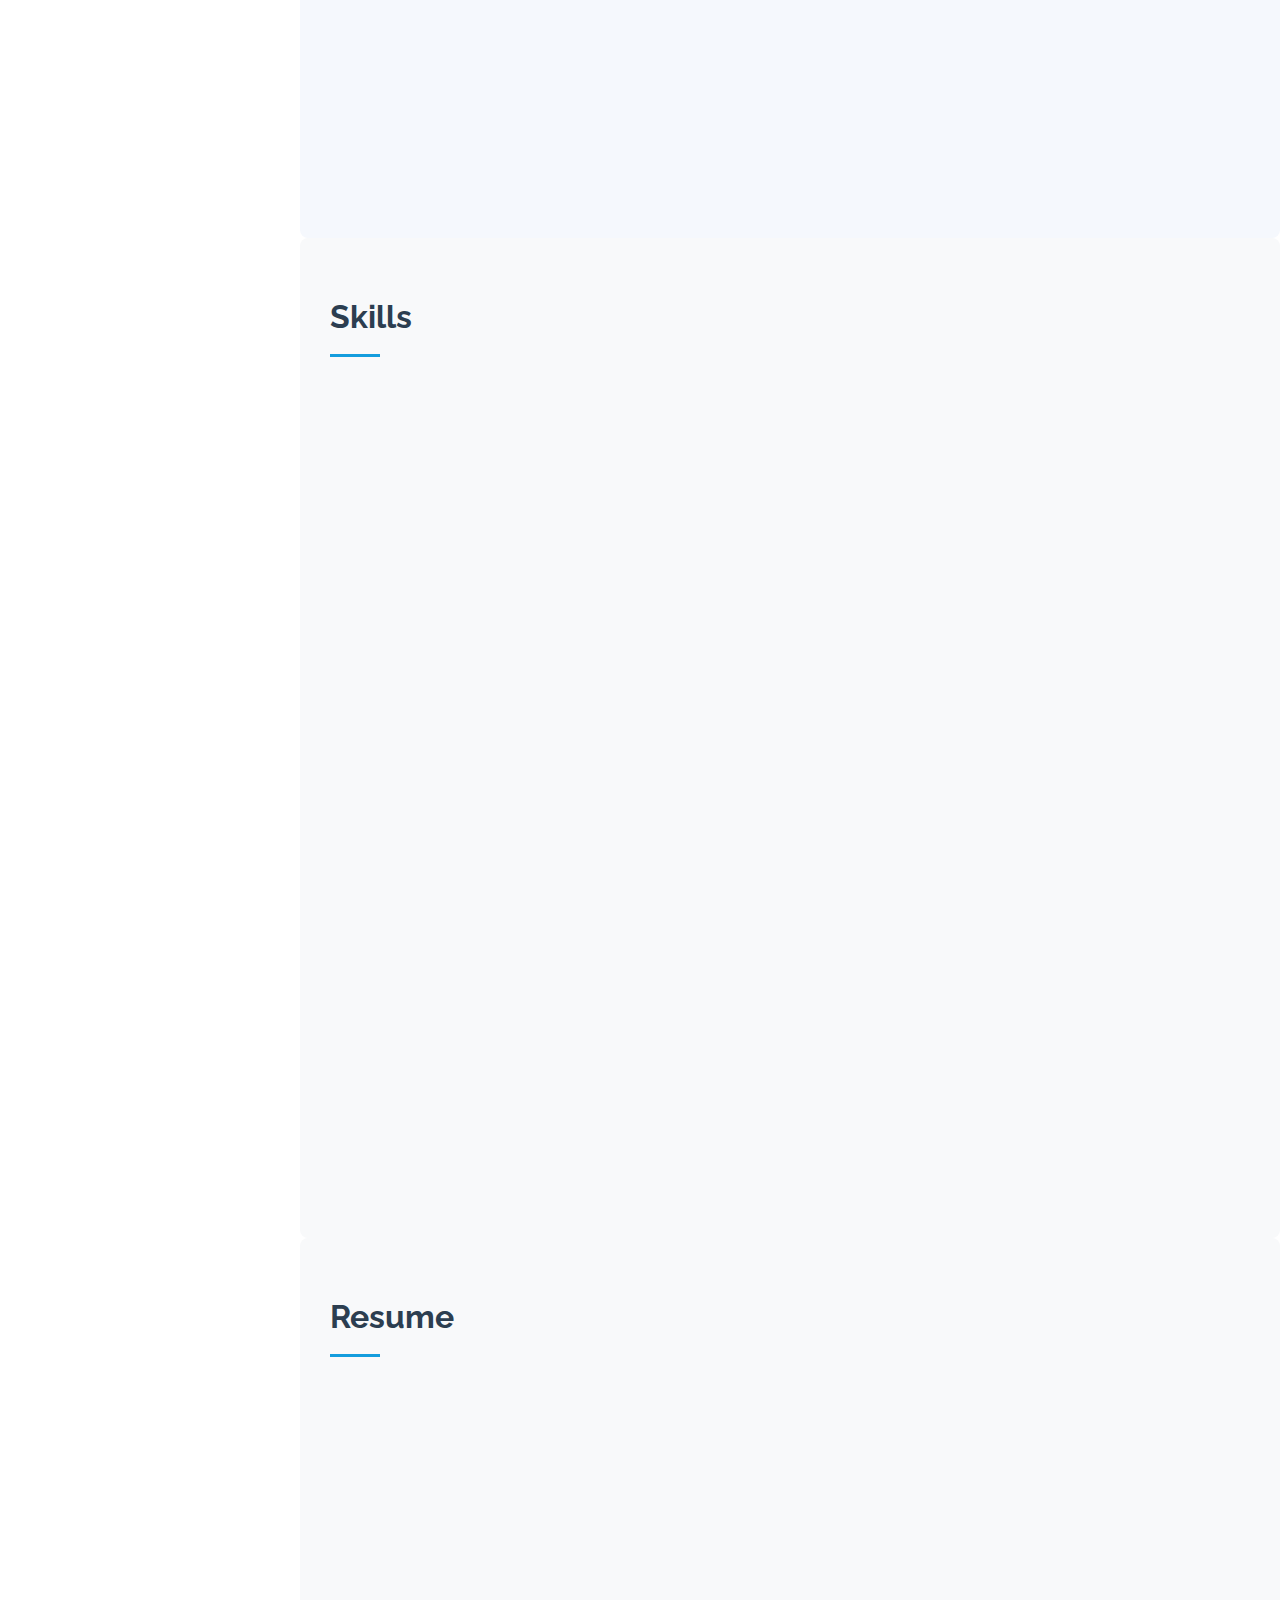
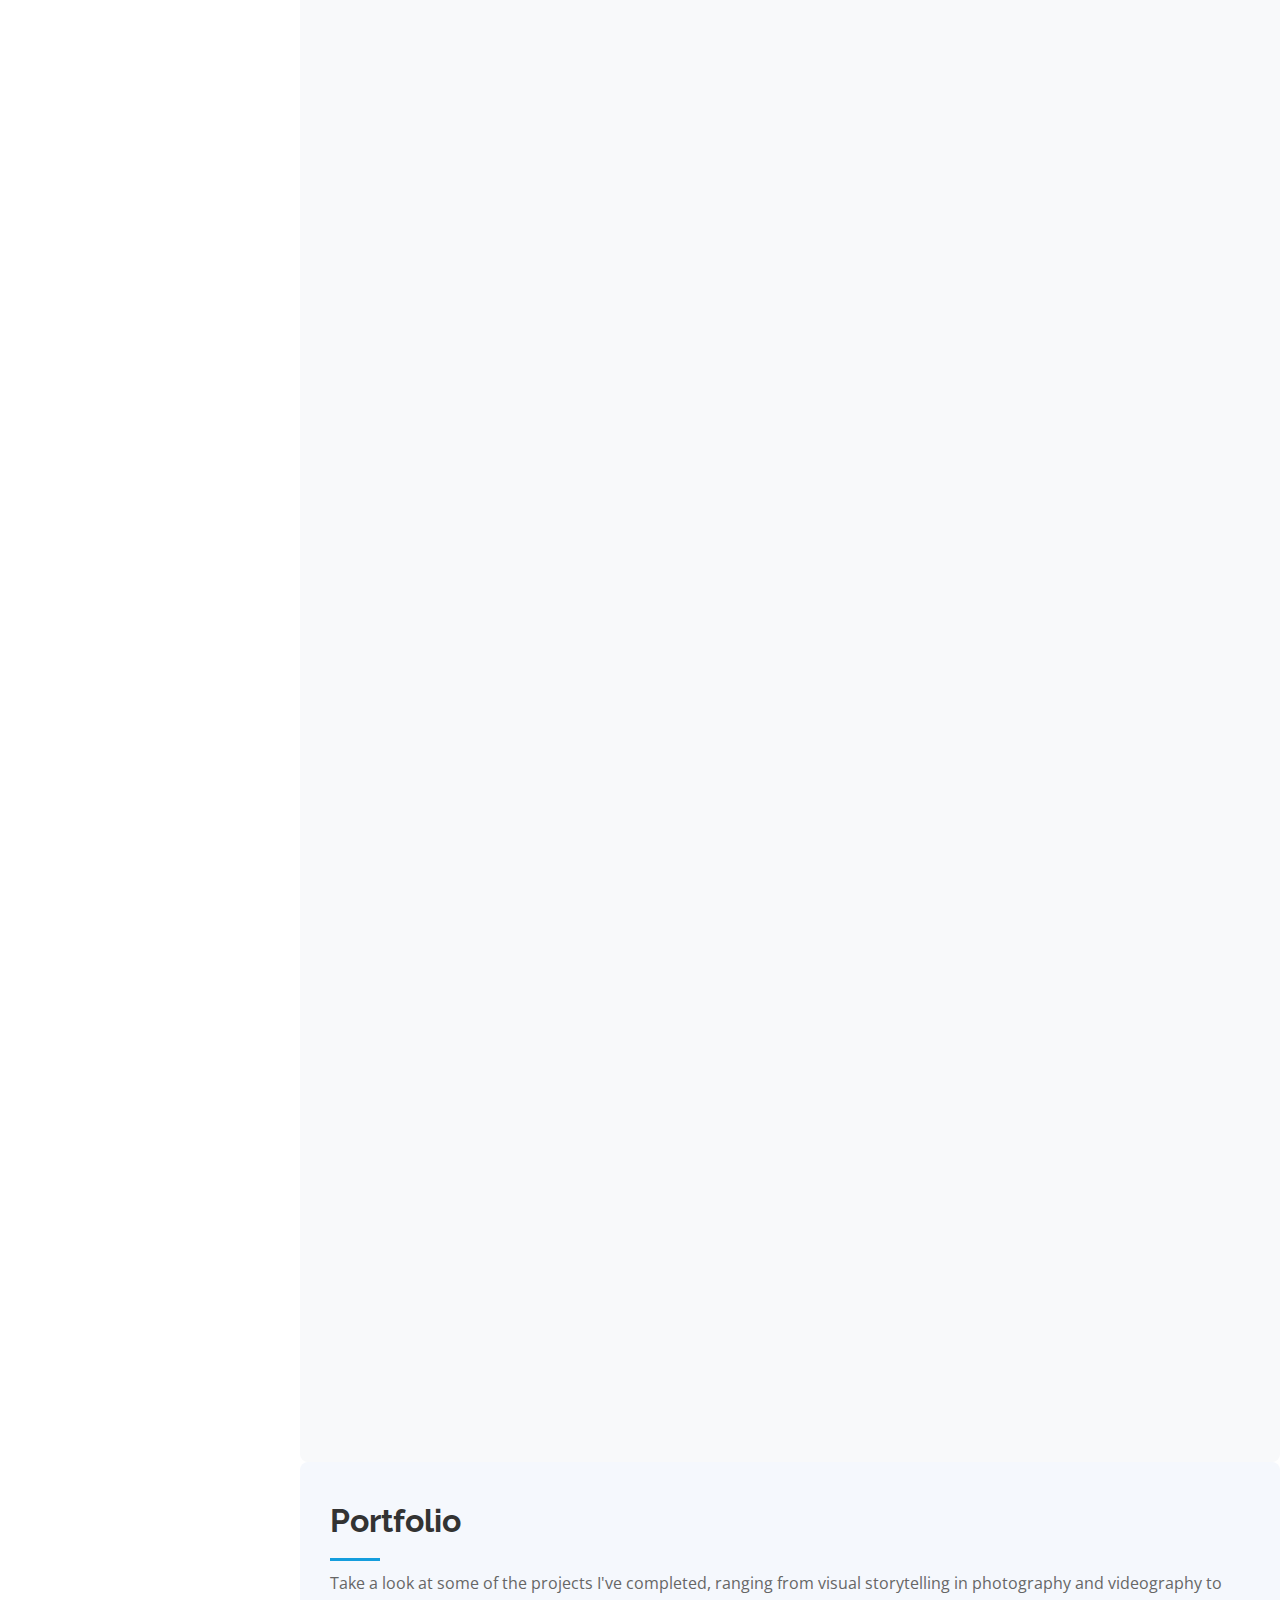
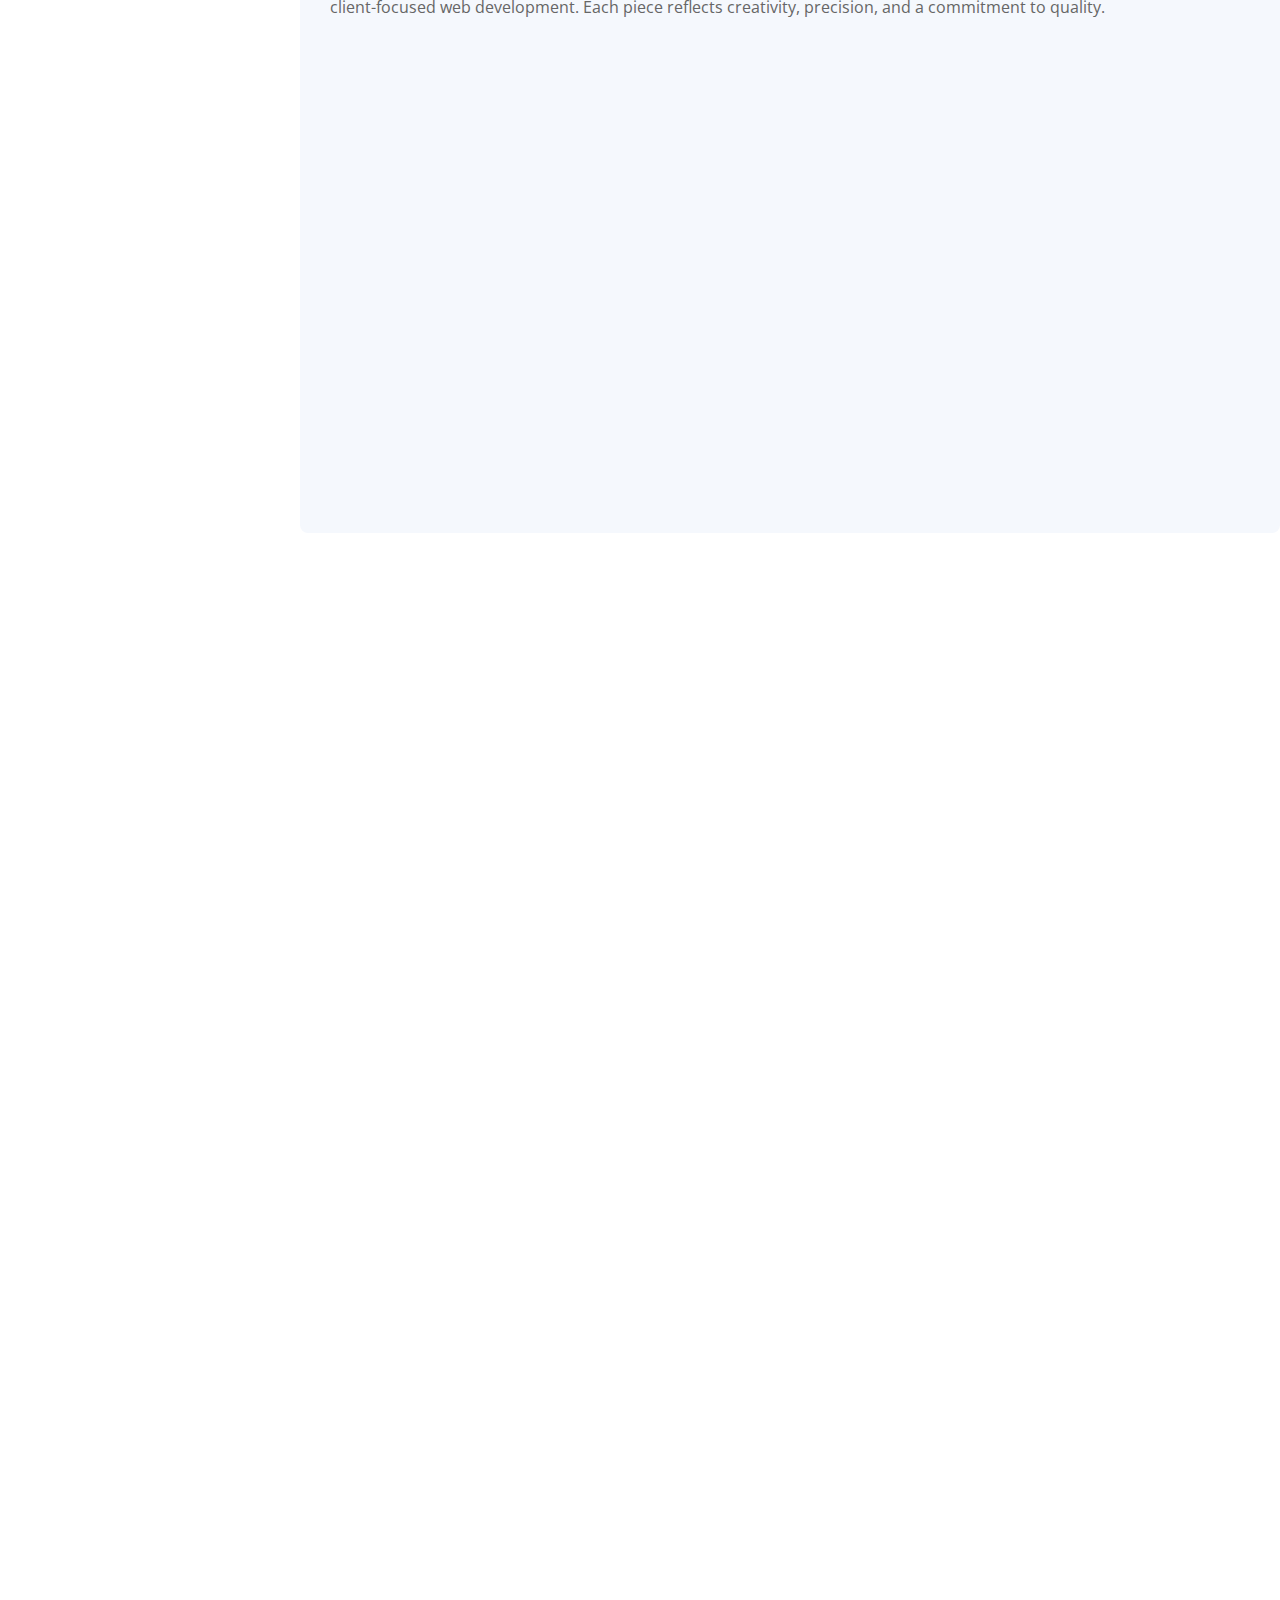
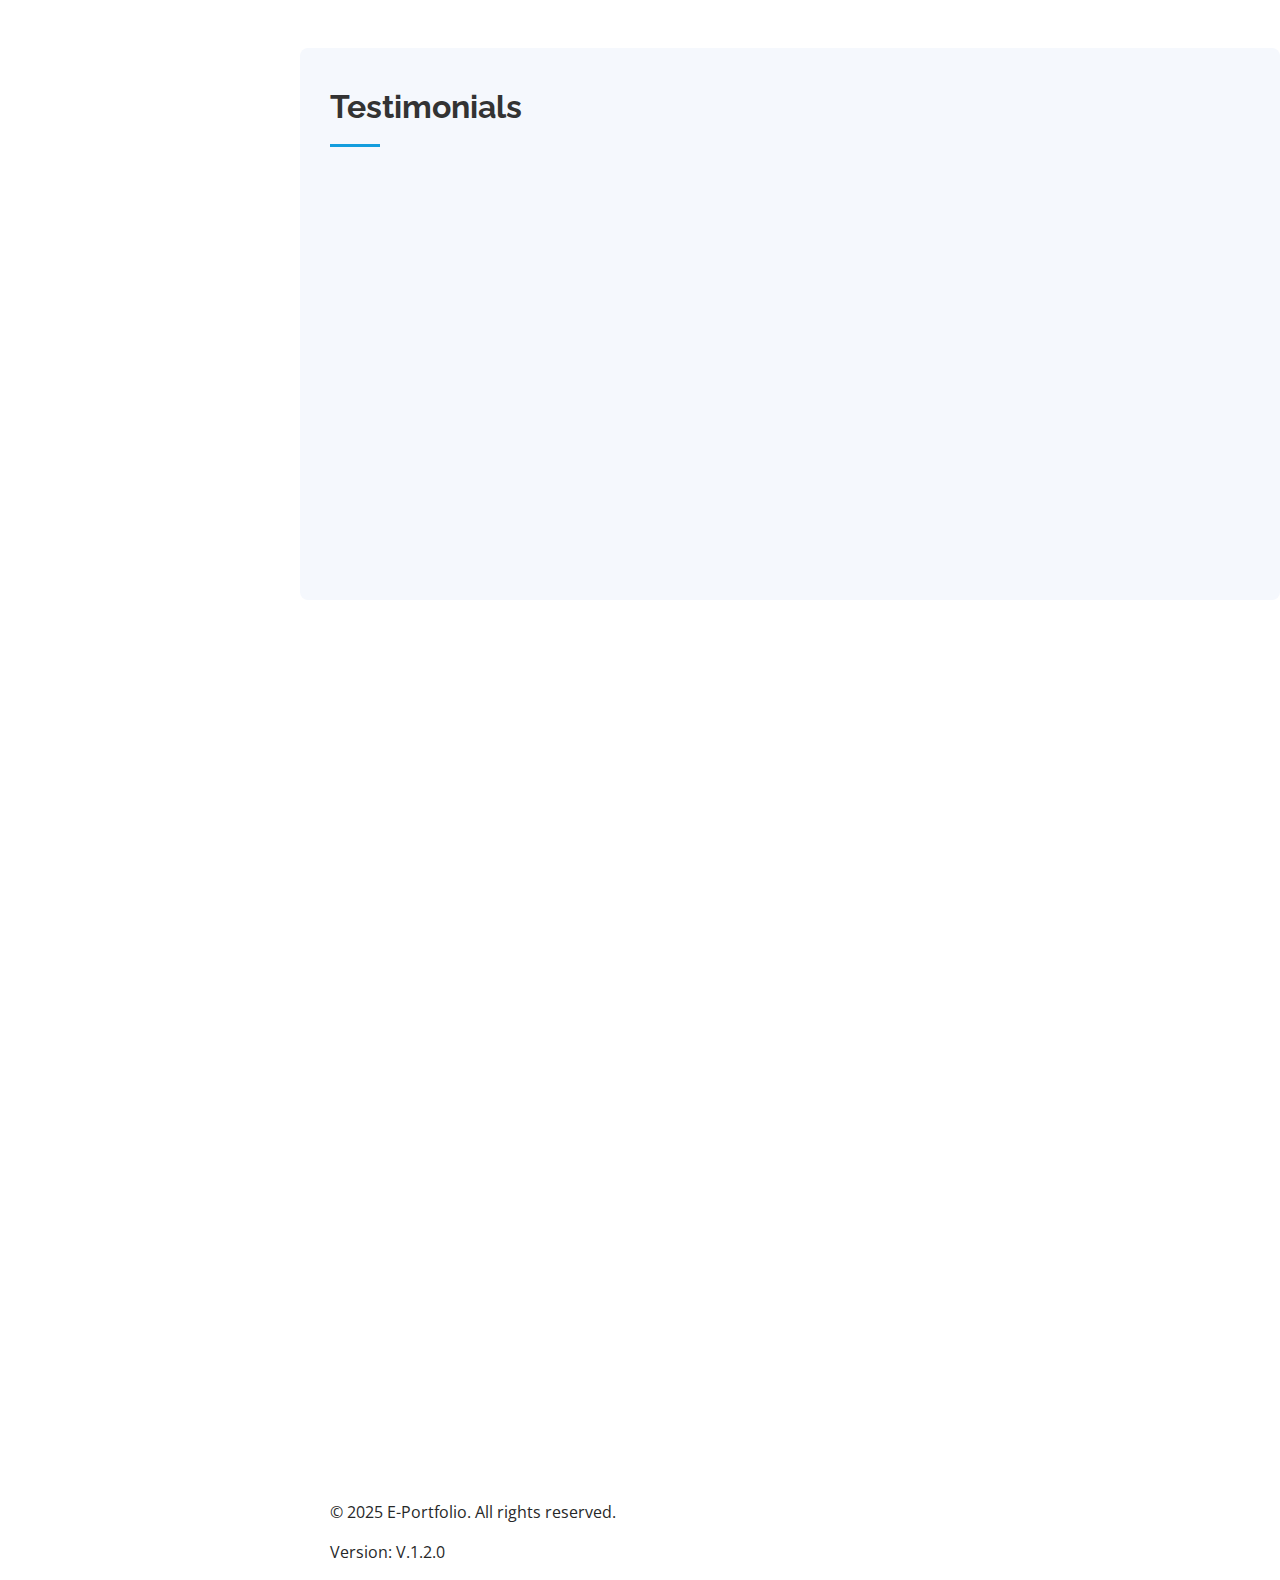
==== commit 7b9cc594: "Updating again nordstar job dateframe from 2025 to March 2025" ====
--- a/index.html
+++ b/index.html
@@ -36,6 +36,15 @@
   * License: https://bootstrapmade.com/license/
   ======================================================== -->
 </head>
+<!-- Google tag (gtag.js) -->
+<script async src="https://www.googletagmanager.com/gtag/js?id=G-2GXL2G156Z"></script>
+<script>
+  window.dataLayer = window.dataLayer || [];
+  function gtag(){dataLayer.push(arguments);}
+  gtag('js', new Date());
+
+  gtag('config', 'G-2GXL2G156Z');
+</script>
 
 <body>
 
@@ -297,7 +306,7 @@
       <div class="timeline">
         <div class="timeline-item">
           <div class="timeline-content">
-            <span class="date">Jan 2024 - Present</span>
+            <span class="date">Jan 2024 - March 2025 </span>
             <h4>QA Engineer | Software Tester</h4>
             <p><em>Nordstar Solutions LLC, Beirut</em></p>
             <ul>
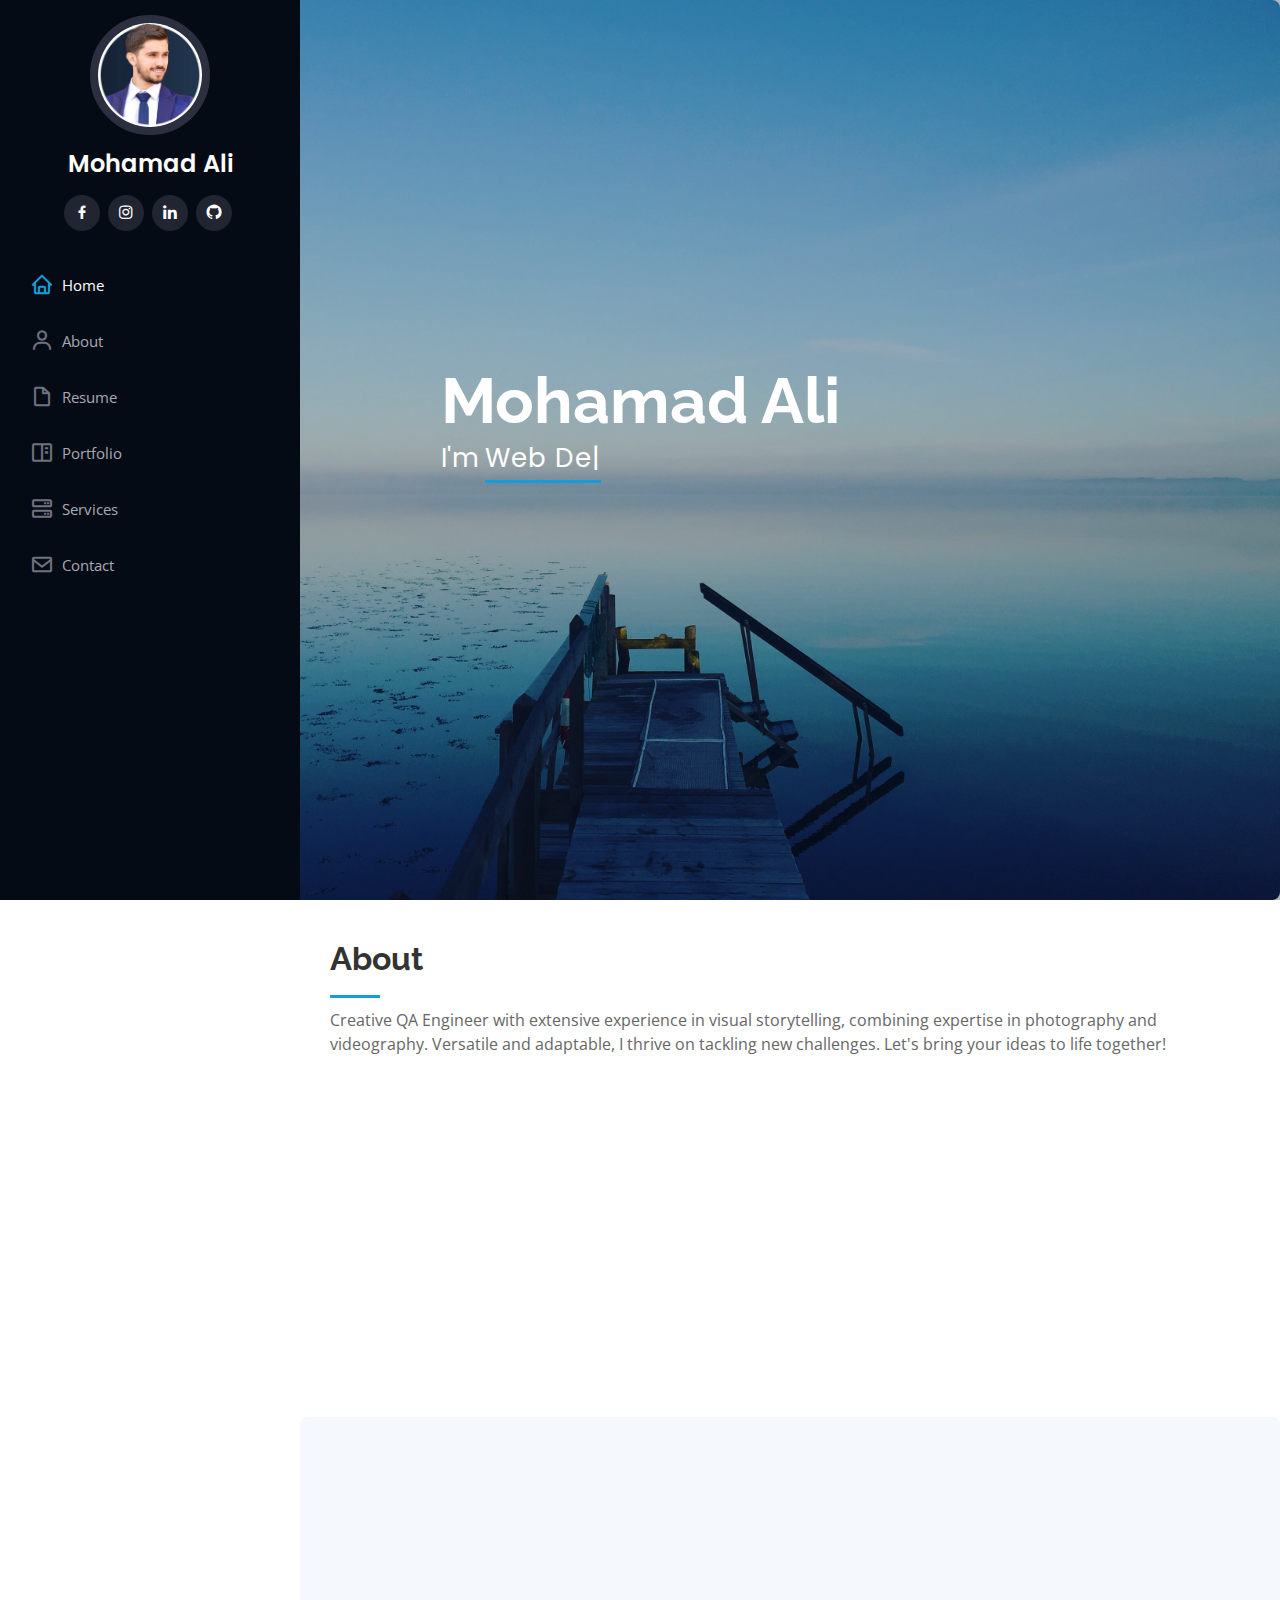
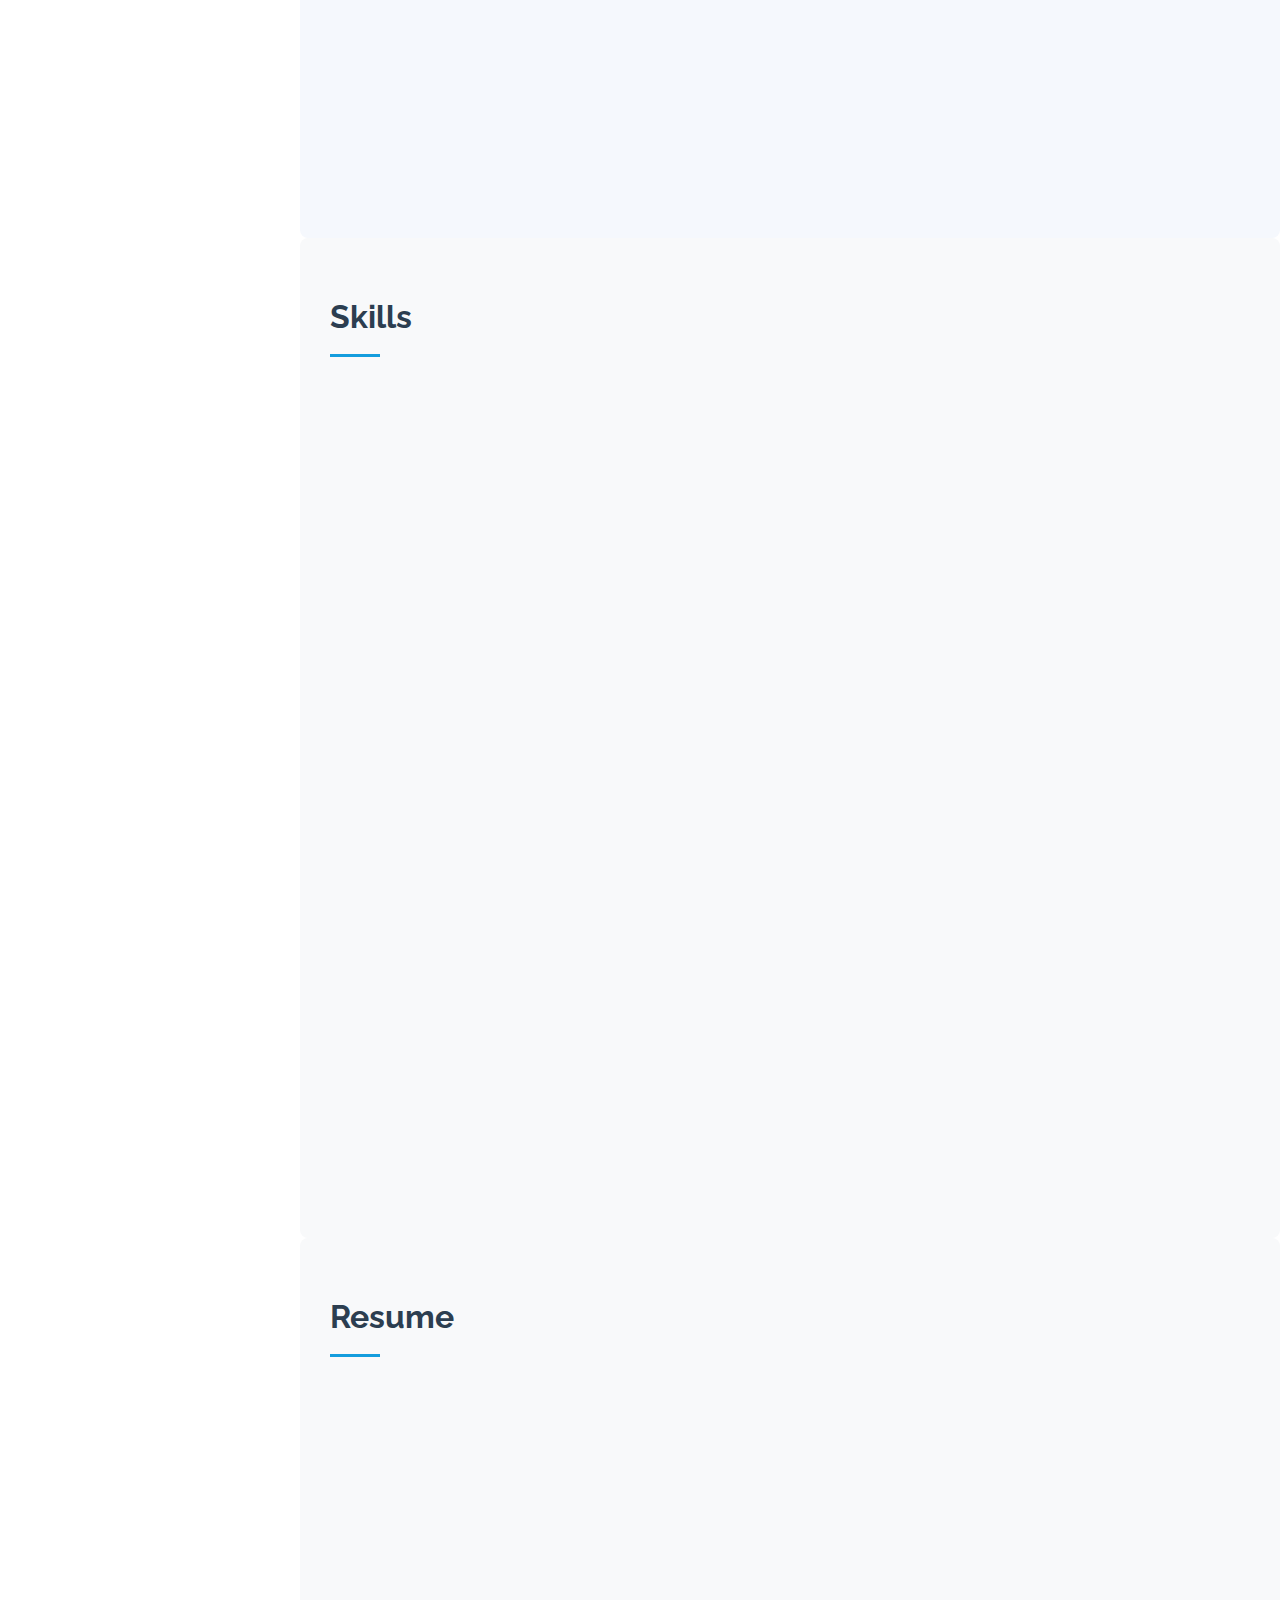
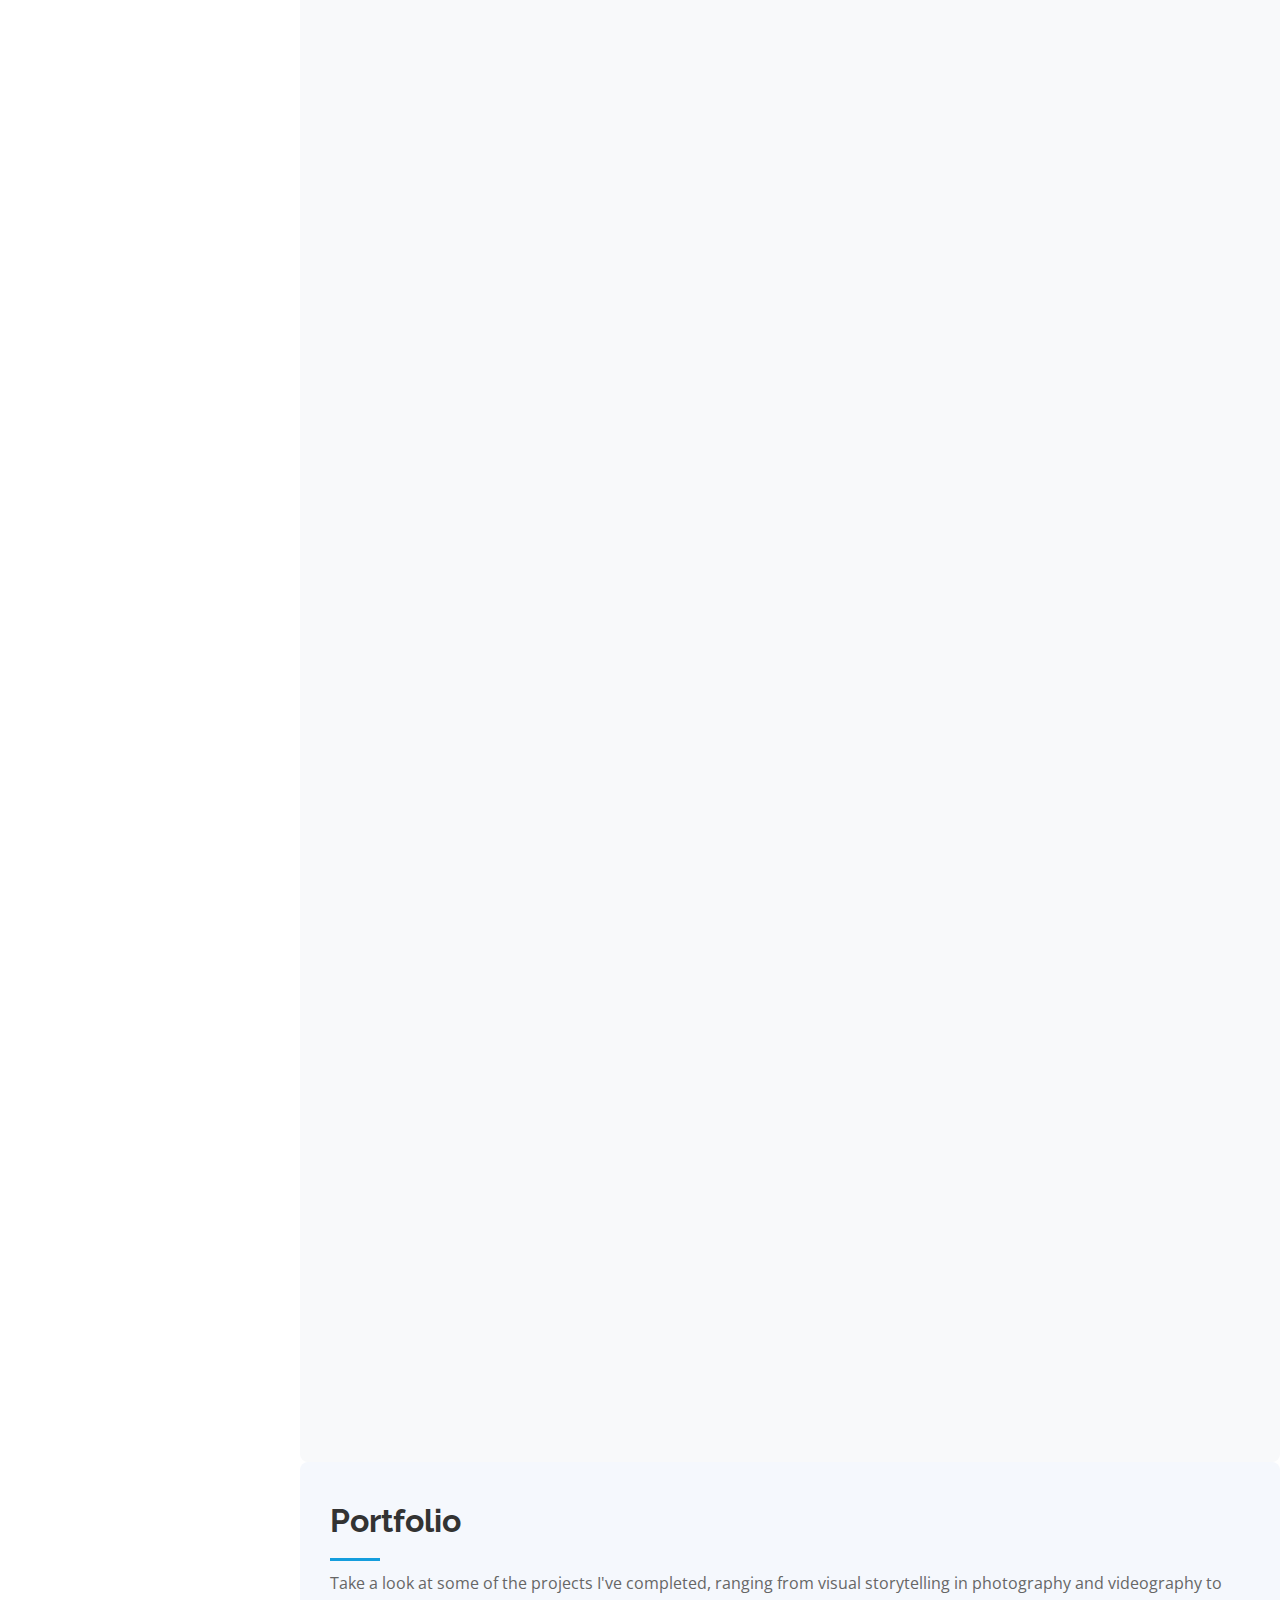
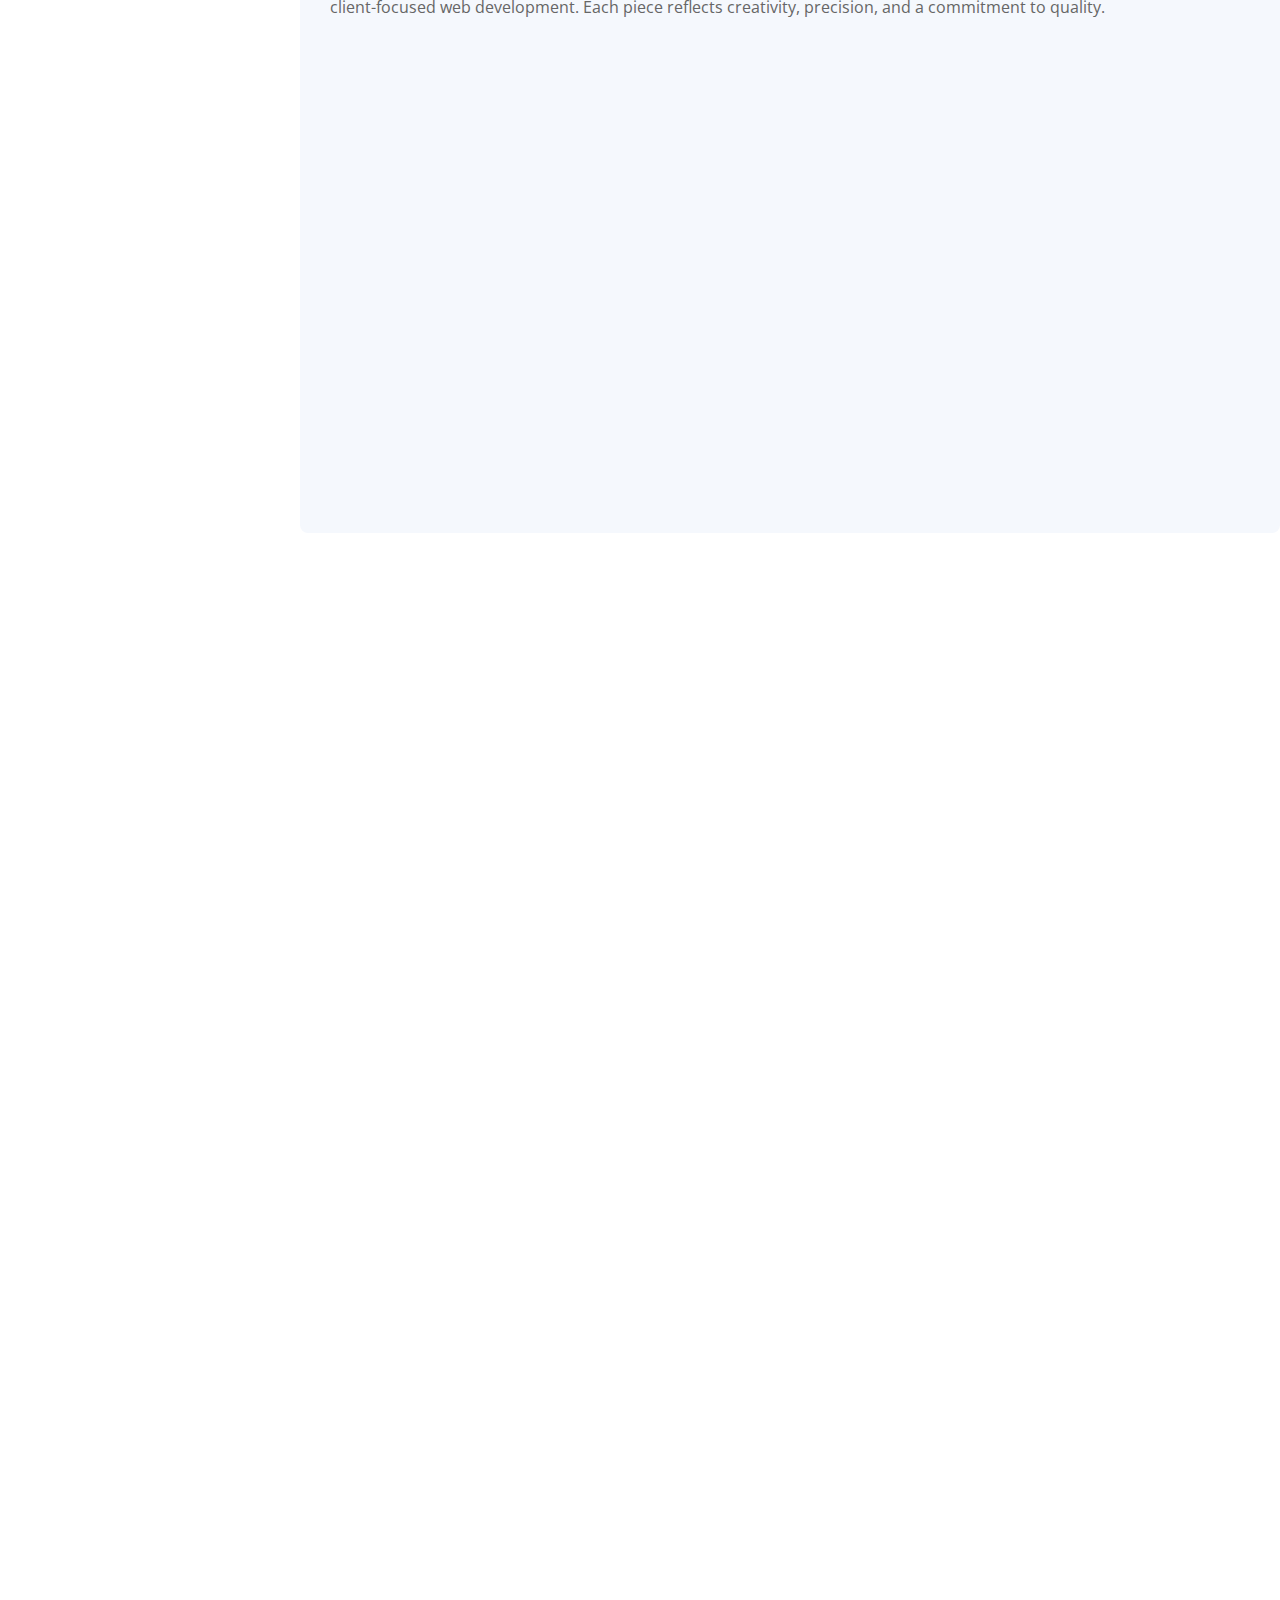
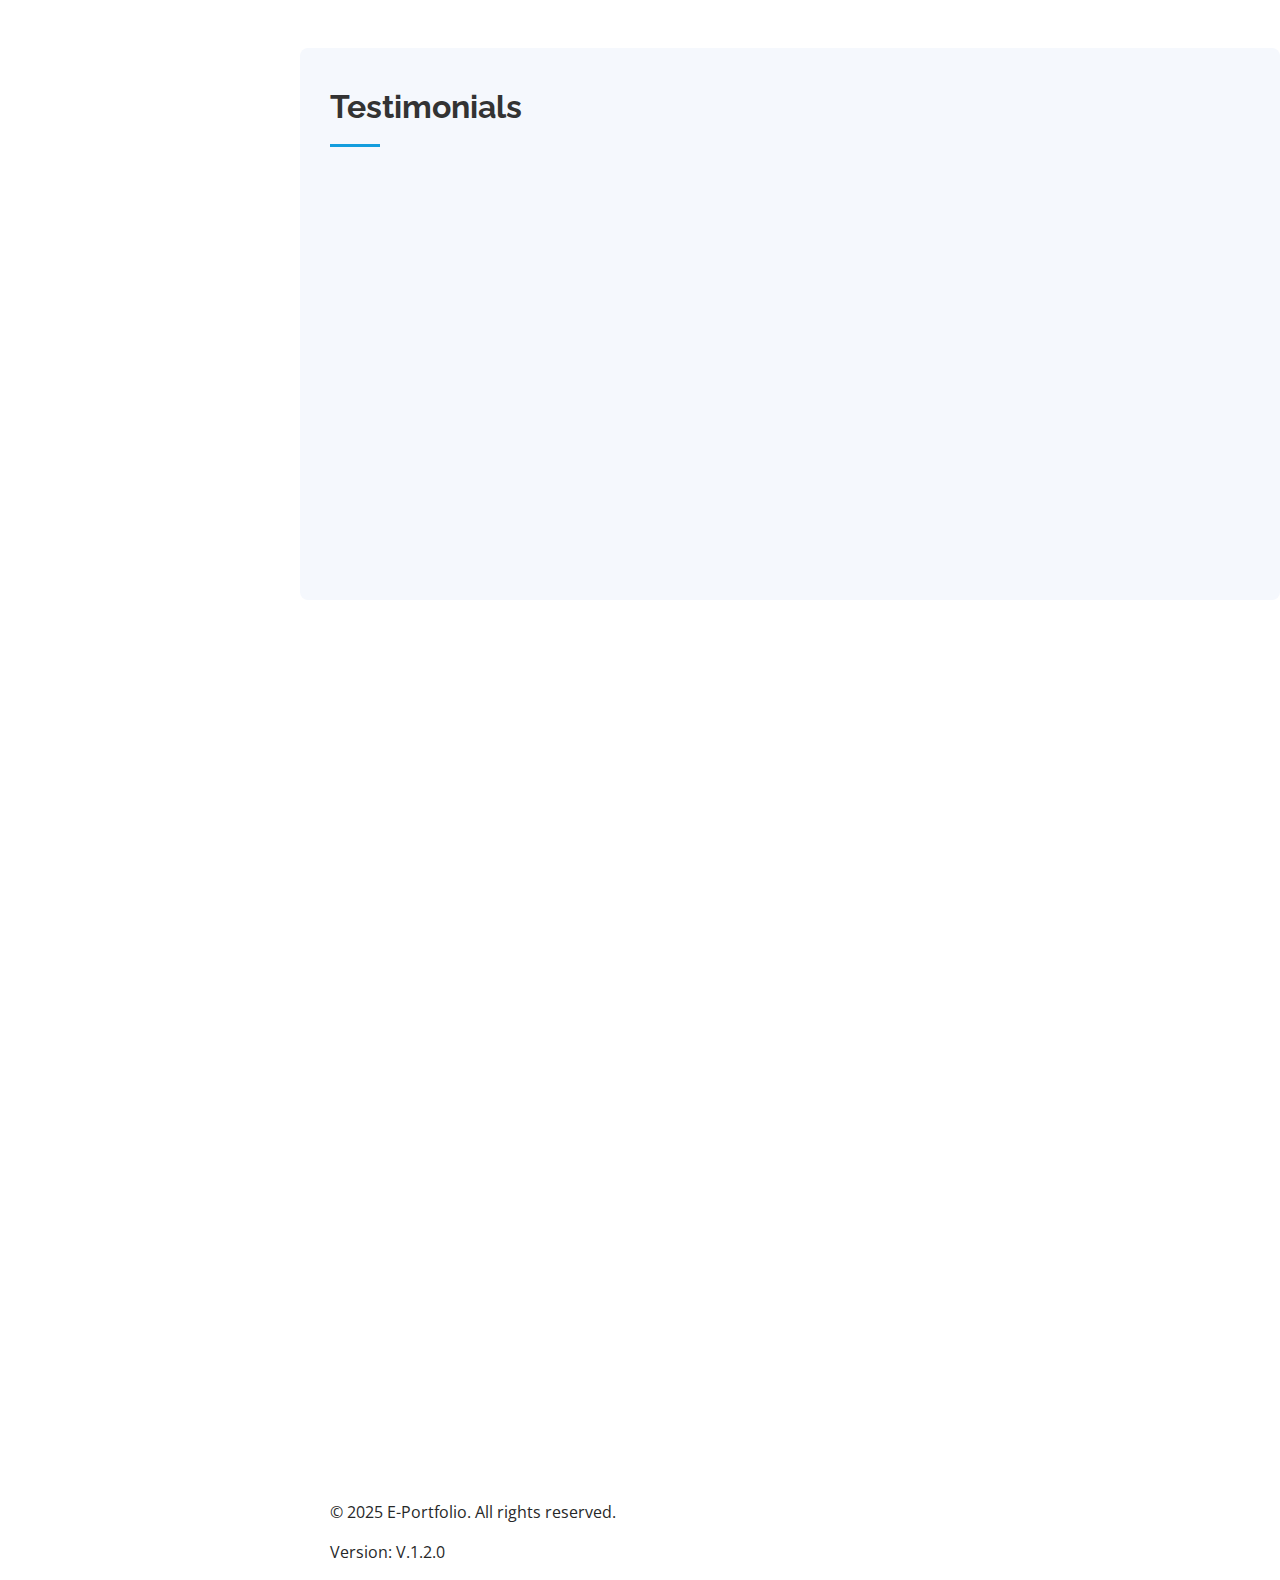
==== commit a46305d6: "feat: Major website enhancements for security, SEO, and functionality" ====
--- a/index.html
+++ b/index.html
@@ -5,13 +5,58 @@
   <meta charset="utf-8">
   <meta content="width=device-width, initial-scale=1.0" name="viewport">
 
-  <title>Mohamad Ali's Resume </title>
-  <meta content="" name="description">
-  <meta content="" name="keywords">
+  <title>Mohamad Ali - QA Engineer & Web Developer Portfolio</title>
+  
+  <!-- SEO Meta Tags -->
+  <meta name="description" content="Professional portfolio of Mohamad Ali - QA Engineer and Web Developer specializing in software testing, web development, photography, and video editing. Based in Beirut, Lebanon.">
+  <meta name="keywords" content="QA Engineer, Web Developer, Software Testing, Photography, Video Editing, Portfolio, Beirut, Lebanon">
+  <meta name="author" content="Mohamad Ali">
+  
+  <!-- Open Graph / Facebook -->
+  <meta property="og:type" content="website">
+  <meta property="og:url" content="https://mohamadali2023.github.io/iPortfolio/">
+  <meta property="og:title" content="Mohamad Ali - QA Engineer & Web Developer Portfolio">
+  <meta property="og:description" content="Professional portfolio showcasing expertise in QA Engineering, Web Development, Photography, and Video Editing.">
+  <meta property="og:image" content="assets/img/new-profile-without bg.png">
+
+  <!-- Twitter -->
+  <meta property="twitter:card" content="summary_large_image">
+  <meta property="twitter:url" content="https://mohamadali2023.github.io/iPortfolio/">
+  <meta property="twitter:title" content="Mohamad Ali - QA Engineer & Web Developer Portfolio">
+  <meta property="twitter:description" content="Professional portfolio showcasing expertise in QA Engineering, Web Development, Photography, and Video Editing.">
+  <meta property="twitter:image" content="assets/img/new-profile-without bg.png">
 
   <!-- Favicons -->
   <link href="assets/img/new-profile-without bg.png" rel="icon">
   <link href="assets/img/new-profile-without bg.png" rel="apple-touch-icon">
+
+  <!-- Schema.org markup -->
+  <script type="application/ld+json">
+    {
+      "@context": "https://schema.org",
+      "@type": "Person",
+      "name": "Mohamad Ali",
+      "url": "YOUR_WEBSITE_URL",
+      "image": "assets/img/new-profile-without bg.png",
+      "sameAs": [
+        "https://www.facebook.com/aamir.aali.773",
+        "https://www.instagram.com/mohamad_hassan_2022",
+        "http://linkedin.com/in/mohamad-ali-8a27a21a2",
+        "https://github.com/MohamadAli2023"
+      ],
+      "jobTitle": "QA Engineer",
+      "worksFor": {
+        "@type": "Organization",
+        "name": "Freelance"
+      },
+      "description": "QA Engineer and Web Developer with expertise in software testing, web development, photography, and video editing.",
+      "address": {
+        "@type": "PostalAddress",
+        "addressLocality": "Beirut",
+        "addressCountry": "Lebanon"
+      }
+    }
+  </script>
 
   <!-- Google Fonts -->
   <link href="https://fonts.googleapis.com/css?family=Open+Sans:300,300i,400,400i,600,600i,700,700i|Raleway:300,300i,400,400i,500,500i,600,600i,700,700i|Poppins:300,300i,400,400i,500,500i,600,600i,700,700i" rel="stylesheet">
@@ -27,6 +72,9 @@
   <!-- Template Main CSS File -->
   <link href="assets/css/style.css" rel="stylesheet">
   <script src="https://www.google.com/recaptcha/api.js"></script>
+  
+  <!-- Contact Form JS -->
+  <script src="assets/js/contact-form.js"></script>
 
   <!-- =======================================================
   * Template Name: iPortfolio
@@ -95,7 +143,7 @@
 
         <div class="section-title">
           <h2>About</h2>
-          <p>Creative QA Engineer with extensive experience in visual storytelling, combining expertise in photography and videography. Versatile and adaptable, I thrive on tackling new challenges. Let’s bring your ideas to life together!</p>
+          <p>Creative QA Engineer with extensive experience in visual storytelling, combining expertise in photography and videography. Versatile and adaptable, I thrive on tackling new challenges. Let's bring your ideas to life together!</p>
         </div>
 
         <div class="row">
@@ -126,7 +174,7 @@
                 </ul>
               </div>
             </div>
-            <p>With expertise in software development for enterprise clients and a passion for visual storytelling through photography and videography, I bring a versatile skill set to every project. Let’s collaborate and turn your ideas into impactful solutions!            </p>
+            <p>With expertise in software development for enterprise clients and a passion for visual storytelling through photography and videography, I bring a versatile skill set to every project. Let's collaborate and turn your ideas into impactful solutions!            </p>
                                   </div>
         </div>
 
@@ -502,7 +550,7 @@
   <div class="container">
     <div class="section-title" data-aos="fade-up">
       <h2>Services</h2>
-      <p>Discover how I help brands shine—whether it’s through professional photography, creative video editing, dynamic design, or strategic digital solutions. Let’s bring your vision to life!</p>
+      <p>Discover how I help brands shine—whether it's through professional photography, creative video editing, dynamic design, or strategic digital solutions. Let's bring your vision to life!</p>
     </div>
 
     <div class="row services-container">
@@ -556,7 +604,7 @@
               <div class="testimonial-item" data-aos="fade-up">
                 <p>
                   <i class="bx bxs-quote-alt-left quote-icon-left"></i>
-                  Mohamad’s creativity and professionalism make him a standout video editor and photographer.                </p>
+                  Mohamad's creativity and professionalism make him a standout video editor and photographer.                </p>
                 <img src="assets/img/testimonials/MohamadAhmar.jpg" class="testimonial-img" alt="">
                 <h3>Mohamad Al Ahmar</h3>
                 <h4>Ceo &amp; Founder</h4>
@@ -579,7 +627,7 @@
               <div class="testimonial-item" data-aos="fade-up" data-aos-delay="200">
                 <p>
                   <i class="bx bxs-quote-alt-left quote-icon-left"></i>
-                  Mohamad’s editing skills and reliability make him a valued collaborator for any project.
+                  Mohamad's editing skills and reliability make him a valued collaborator for any project.
                     <i class="bx bxs-quote-alt-right quote-icon-right"></i>
                 </p>
                 <img src="assets/img/testimonials/LaraDoudar.jpg" class="testimonial-img" alt="">
@@ -592,7 +640,7 @@
               <div class="testimonial-item" data-aos="fade-up" data-aos-delay="300">
                 <p>
                   <i class="bx bxs-quote-alt-left quote-icon-left"></i>
-                  Mohamad’s creativity and precision have greatly enhanced our marketing campaigns.                    <i class="bx bxs-quote-alt-right quote-icon-right"></i>
+                  Mohamad's creativity and precision have greatly enhanced our marketing campaigns.                    <i class="bx bxs-quote-alt-right quote-icon-right"></i>
                 </p>
                 <img src="assets/img/testimonials/user.jpg" class="testimonial-img" alt="">
                 <h3>loyal customer</h3>
